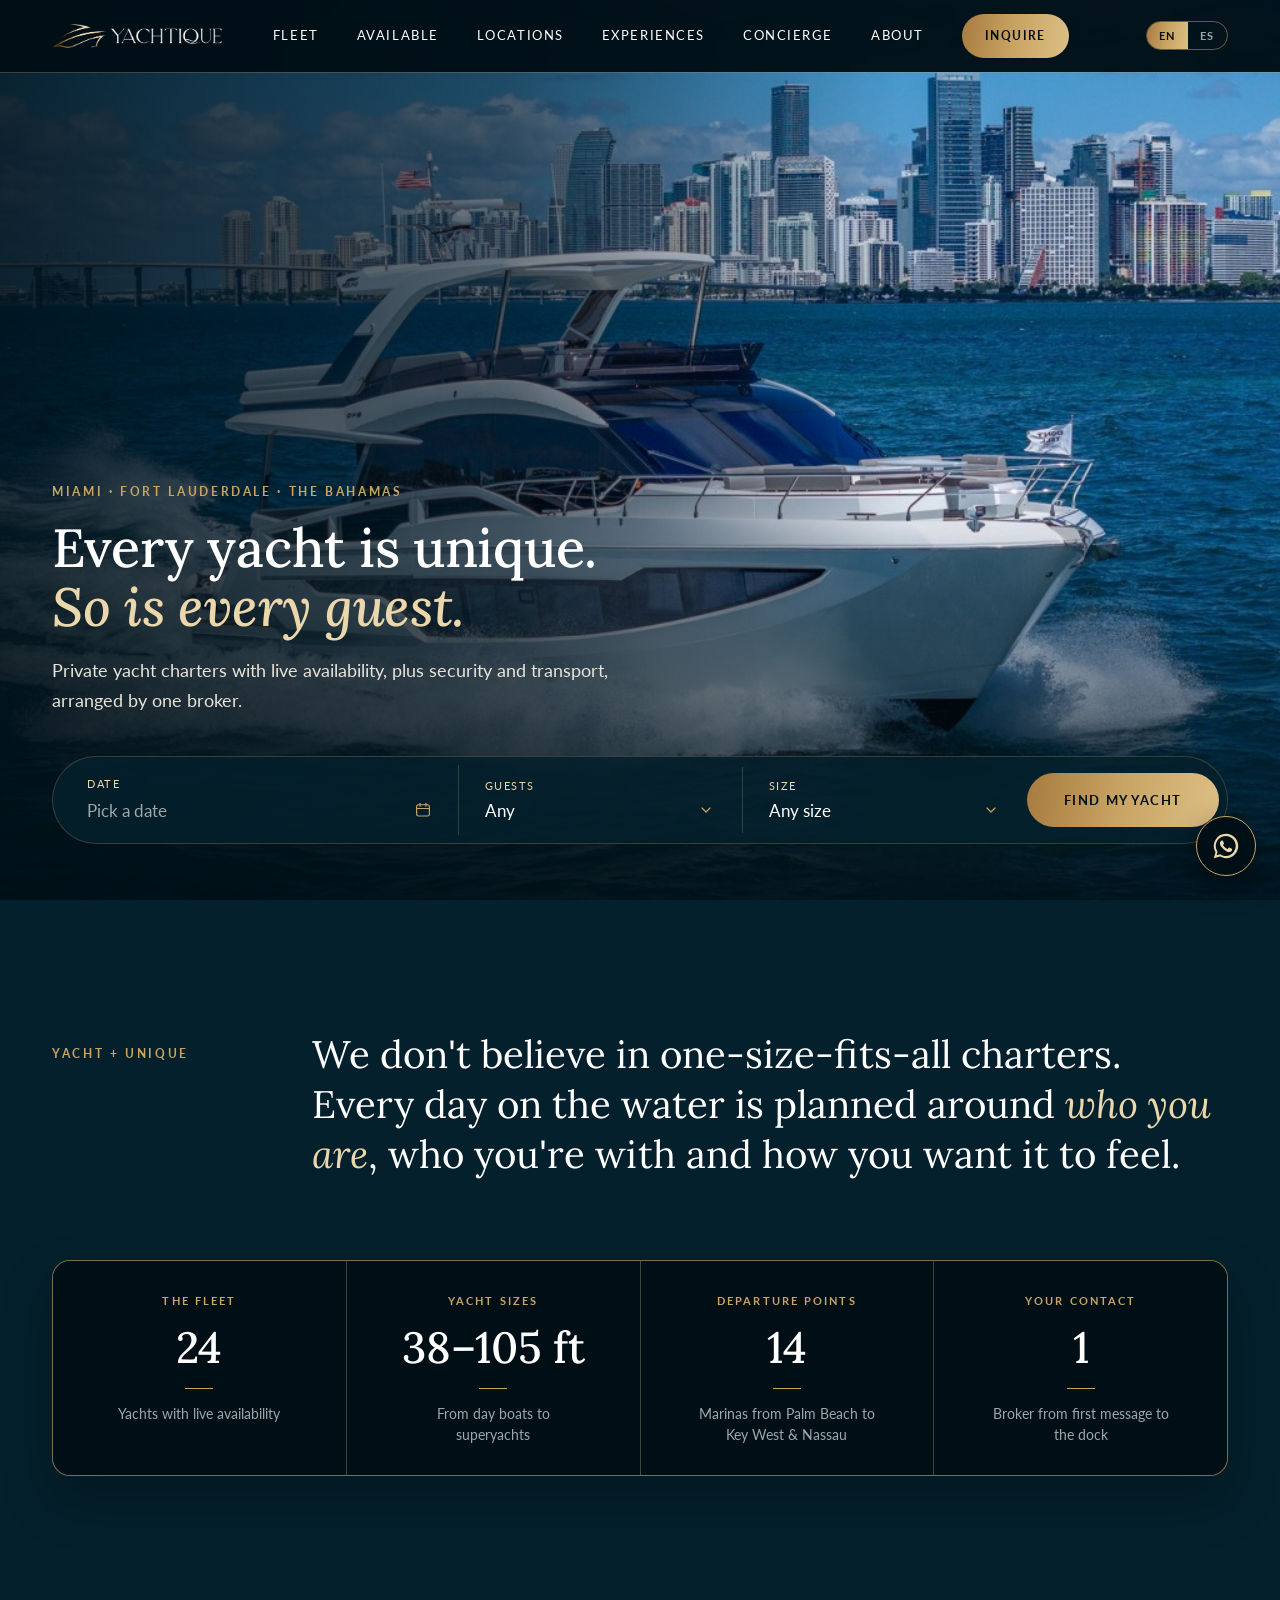
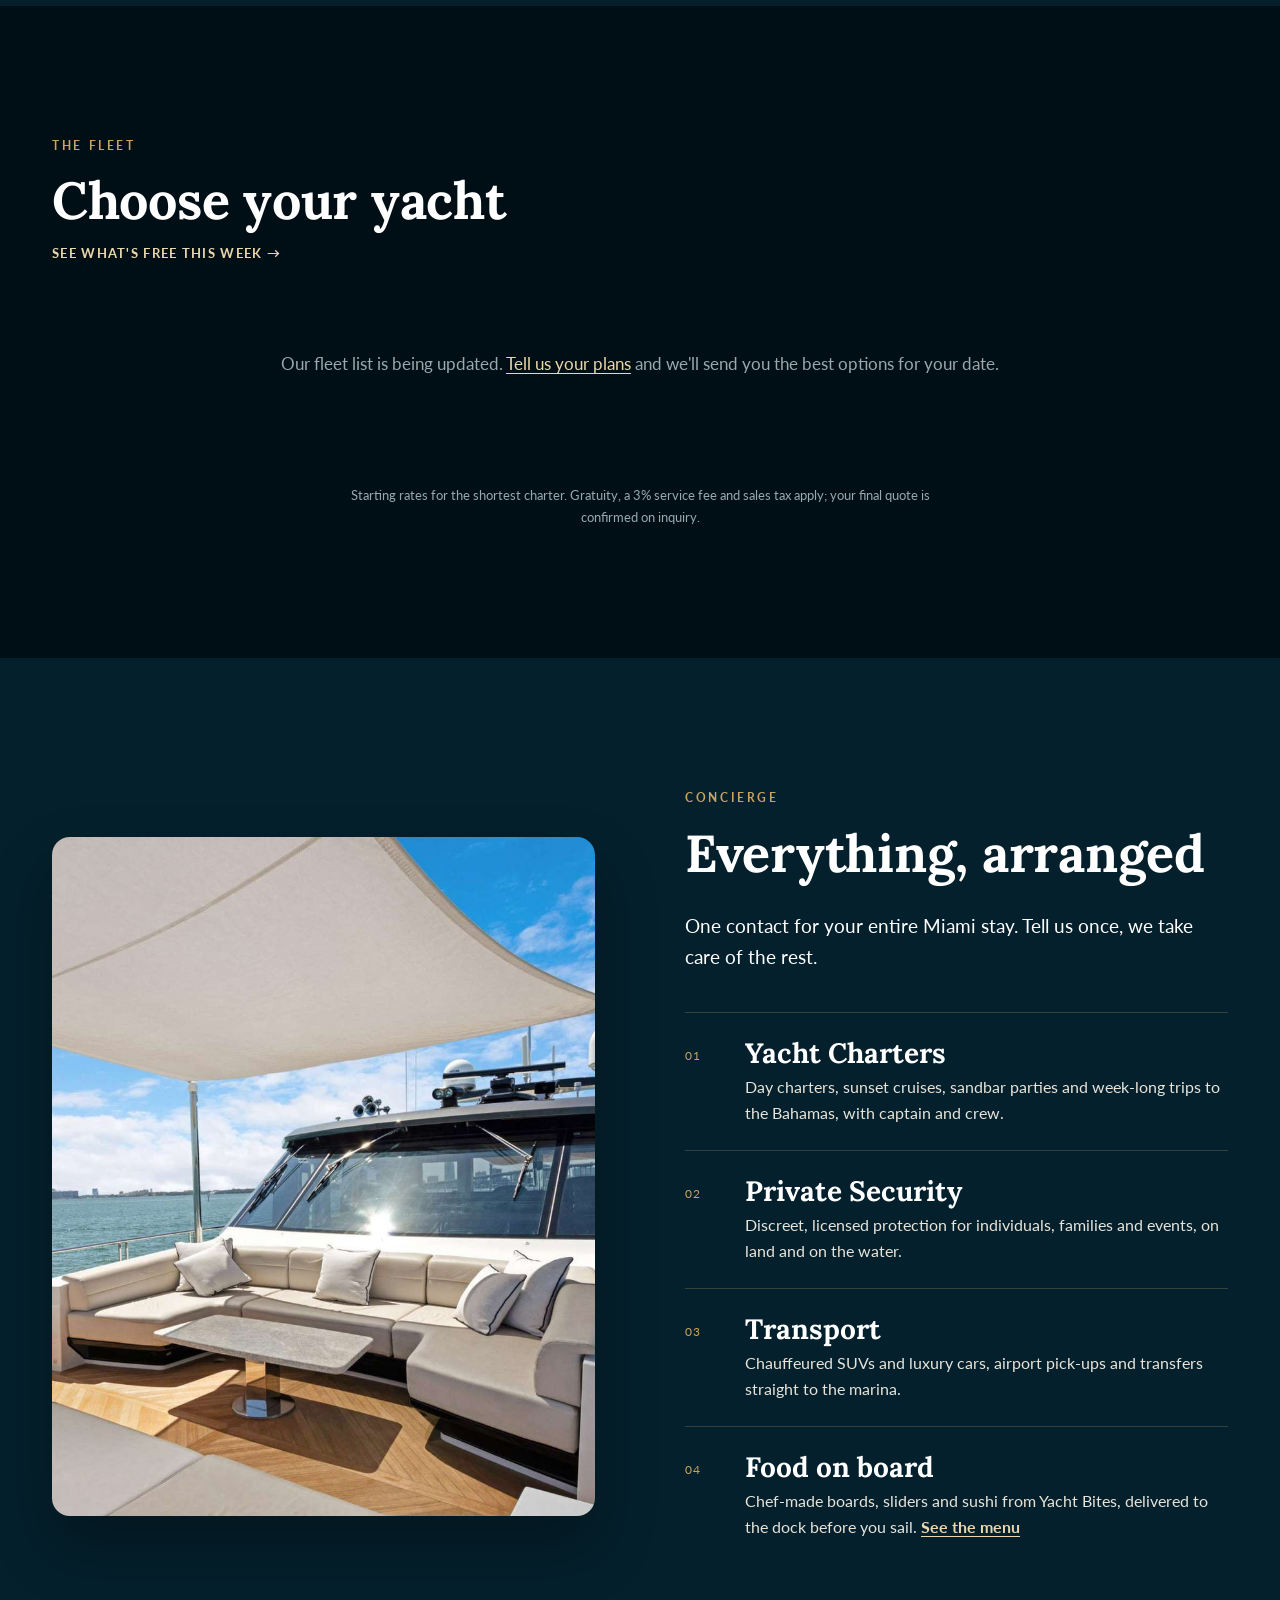
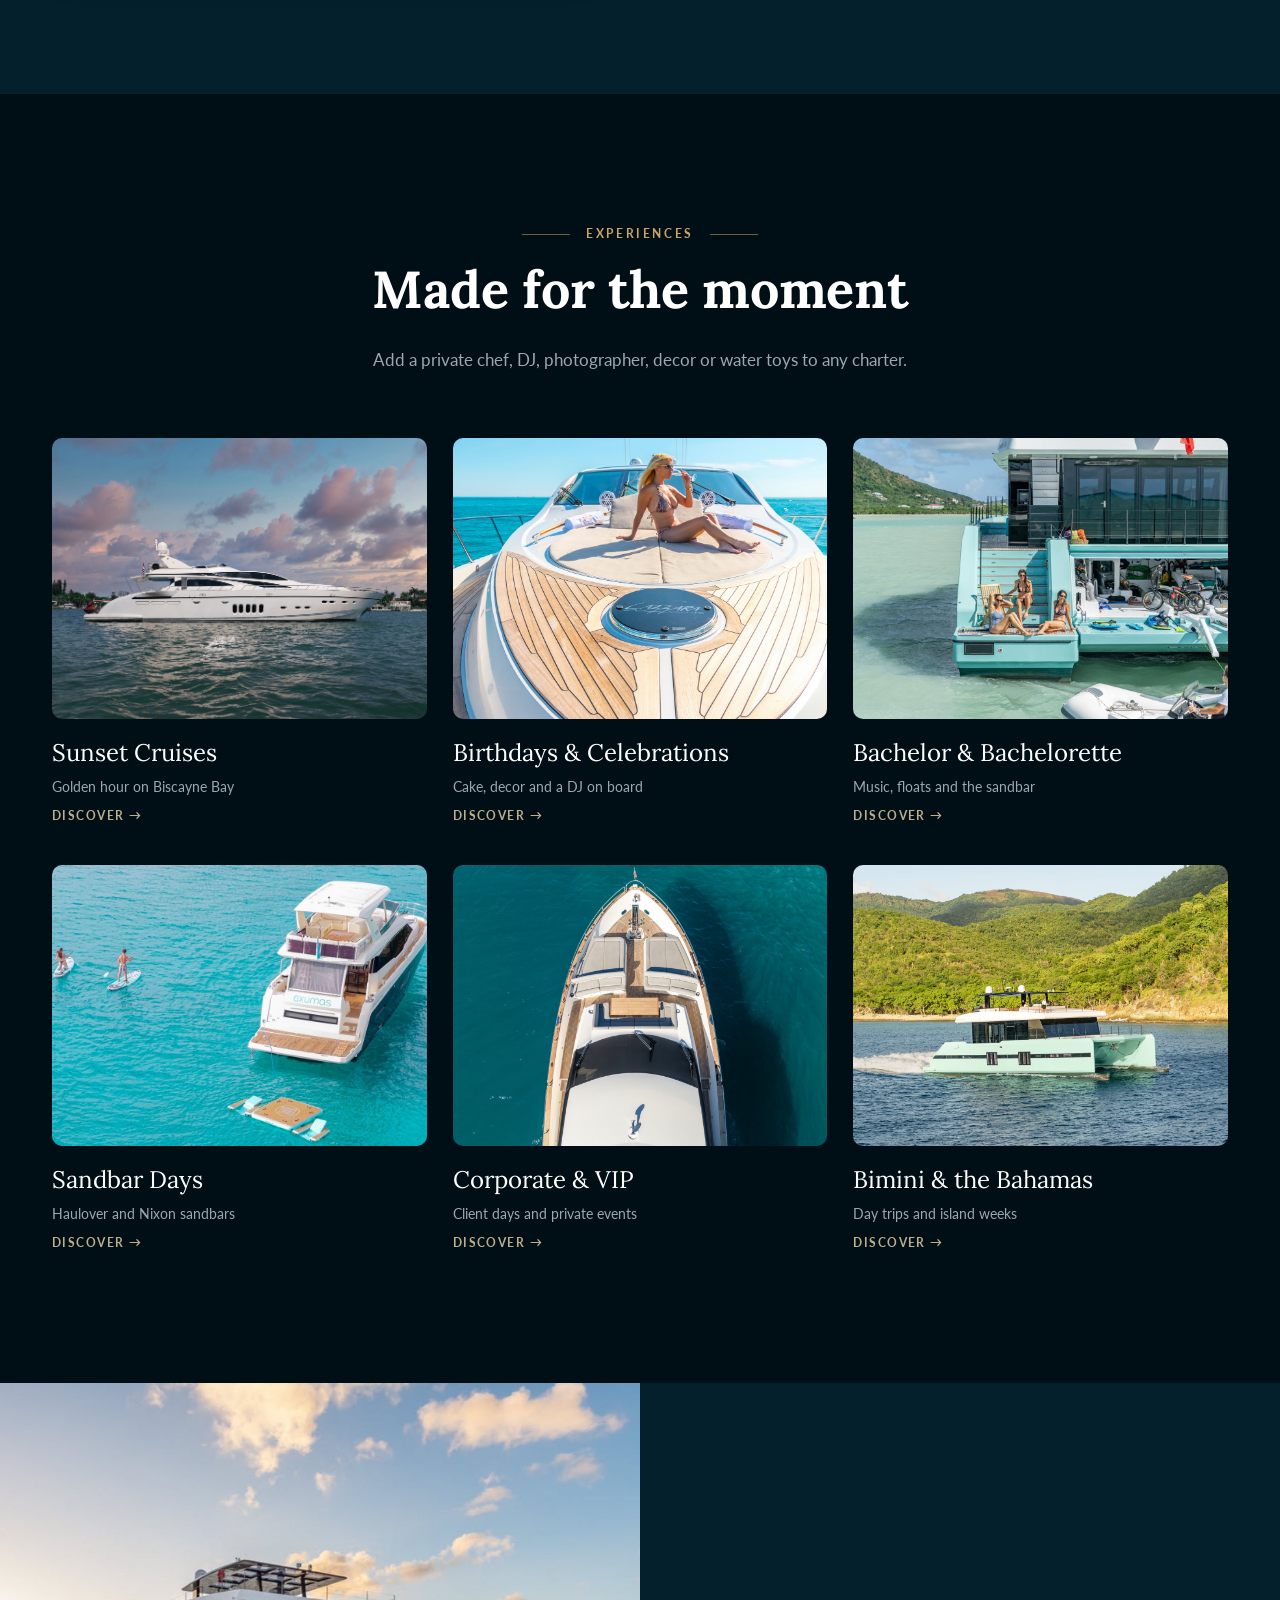
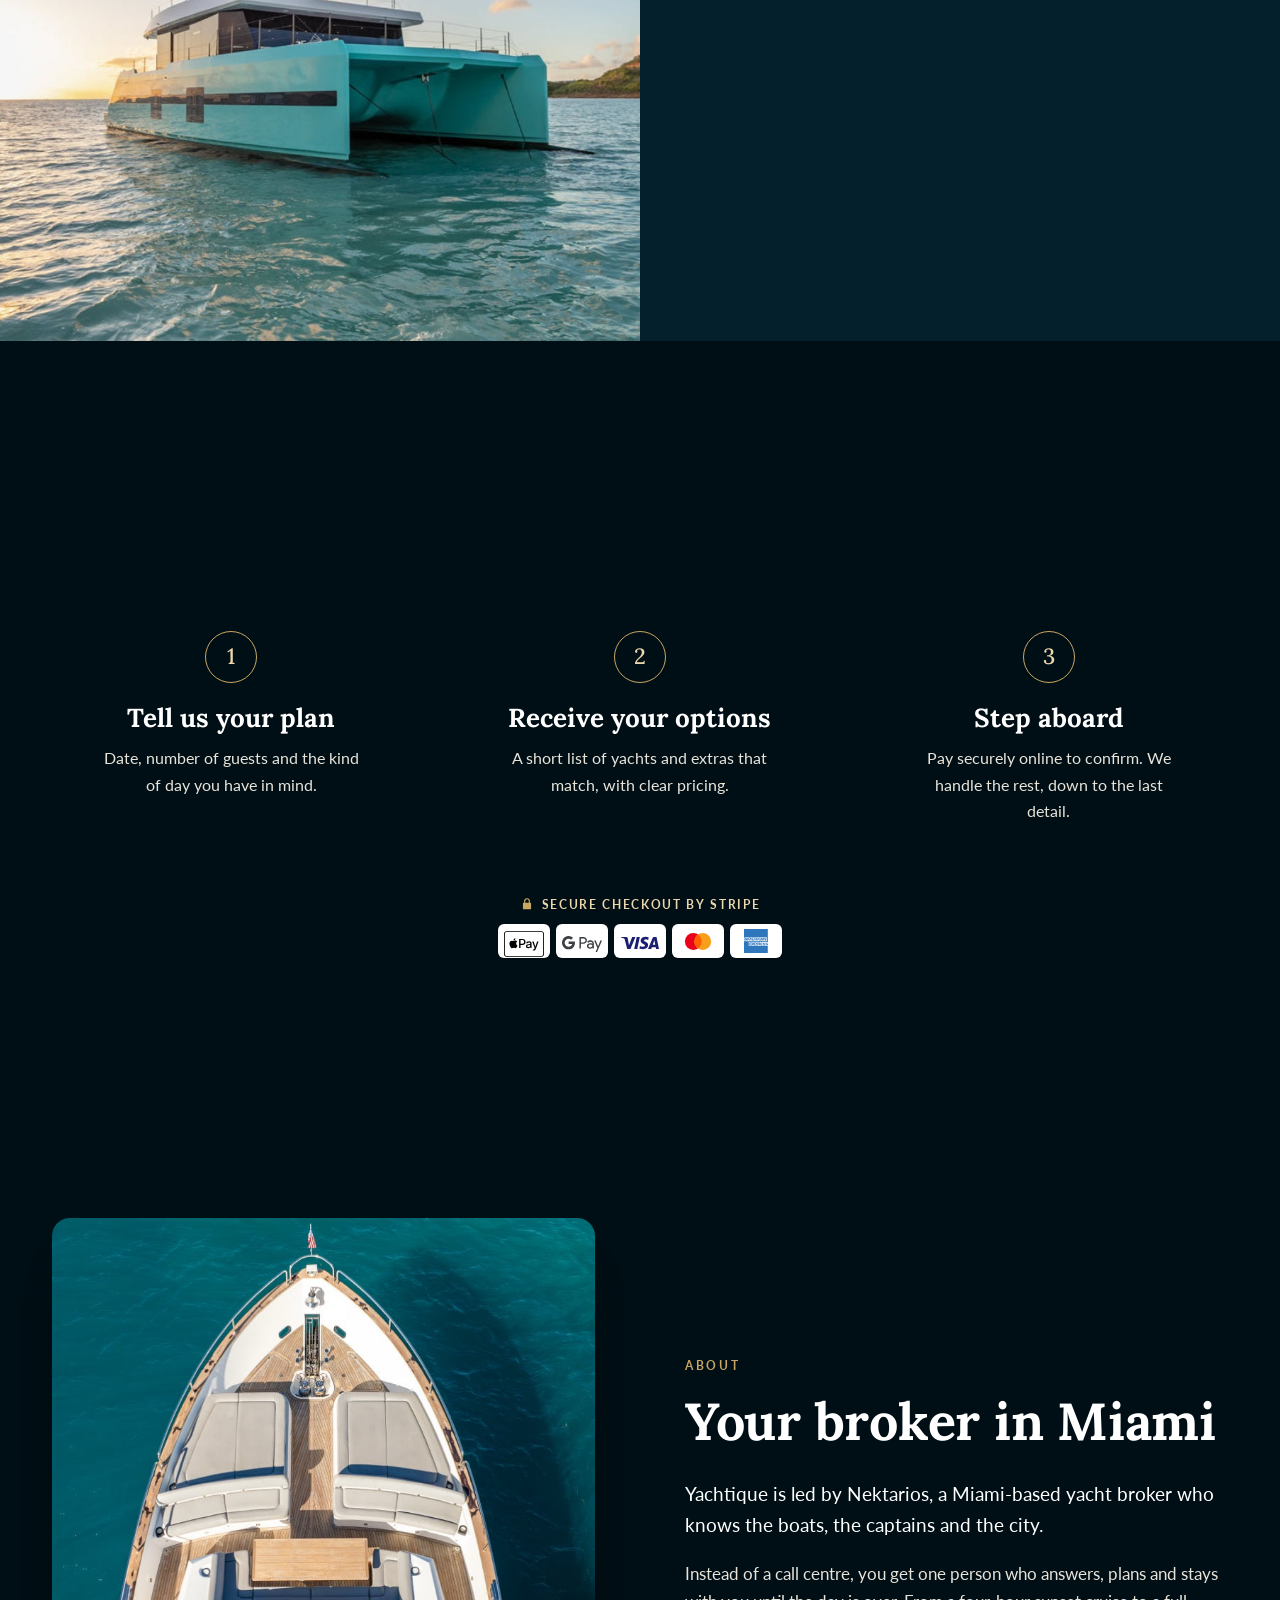
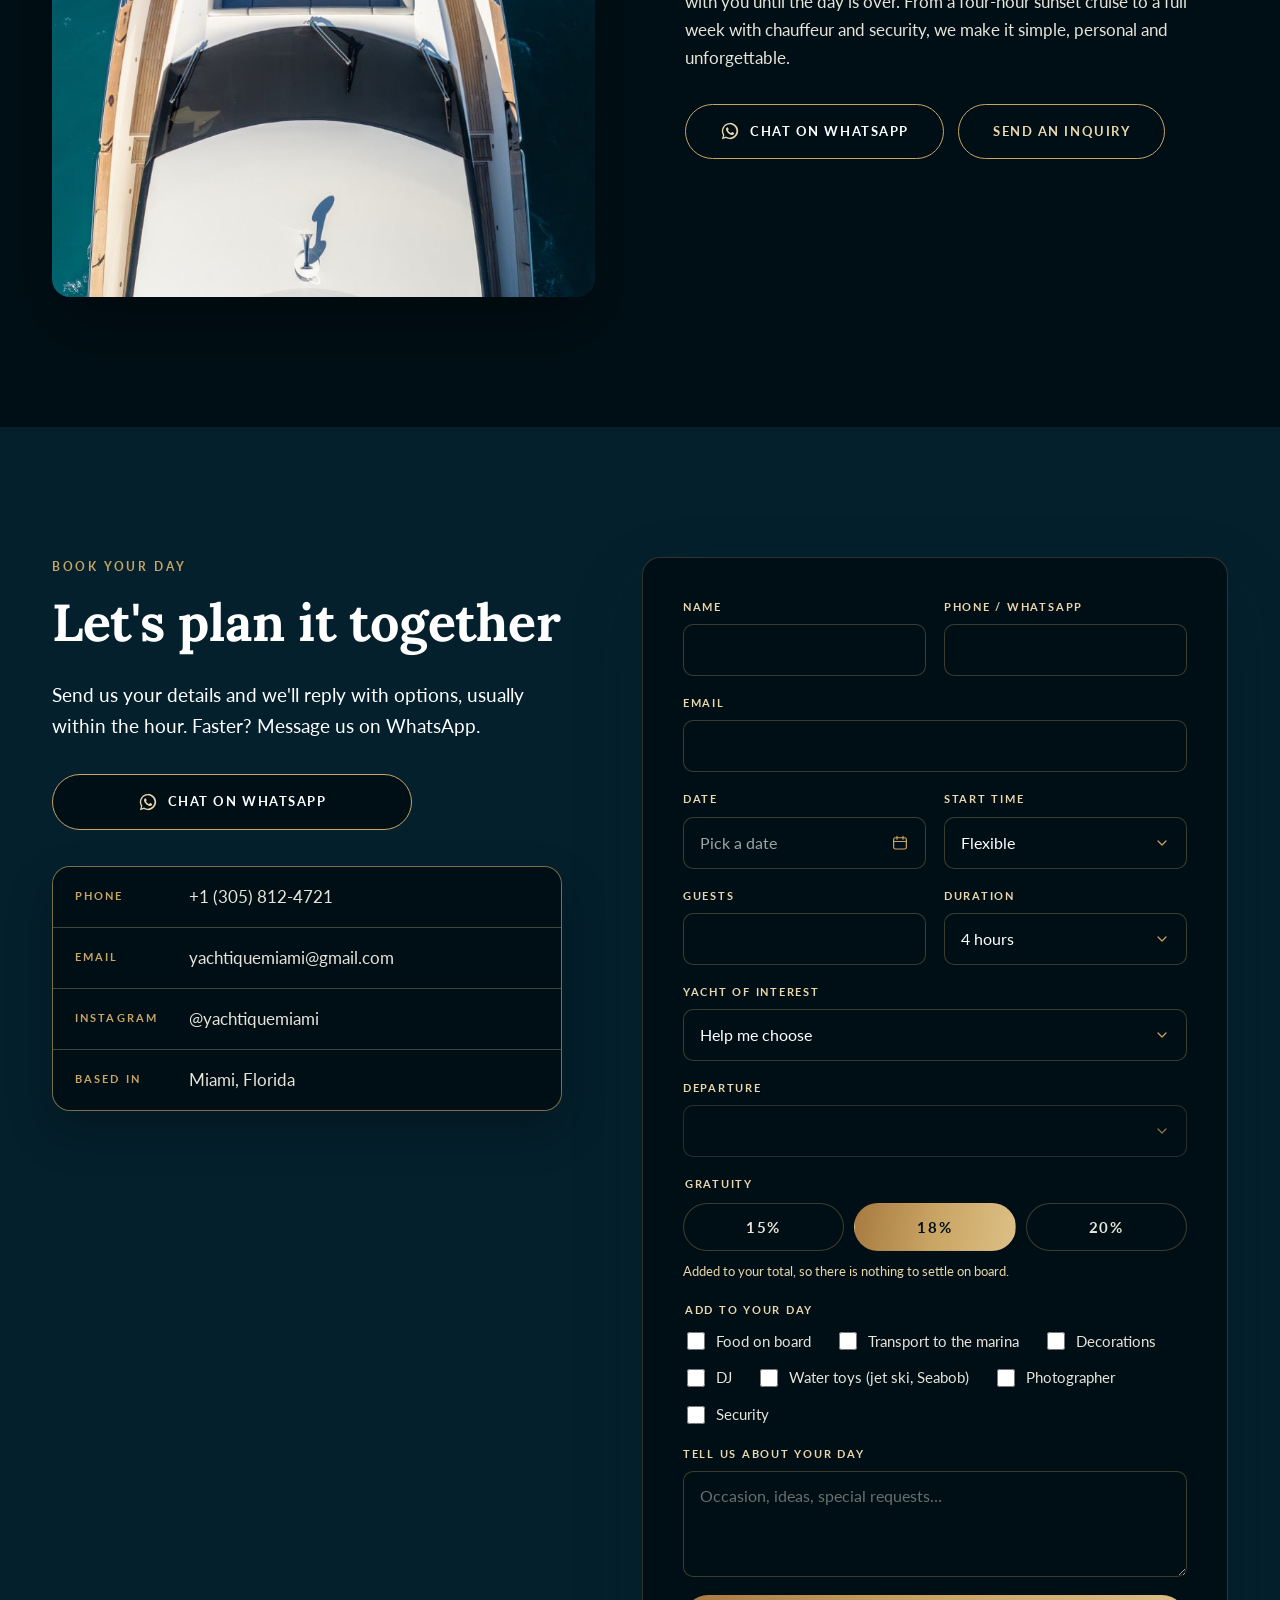
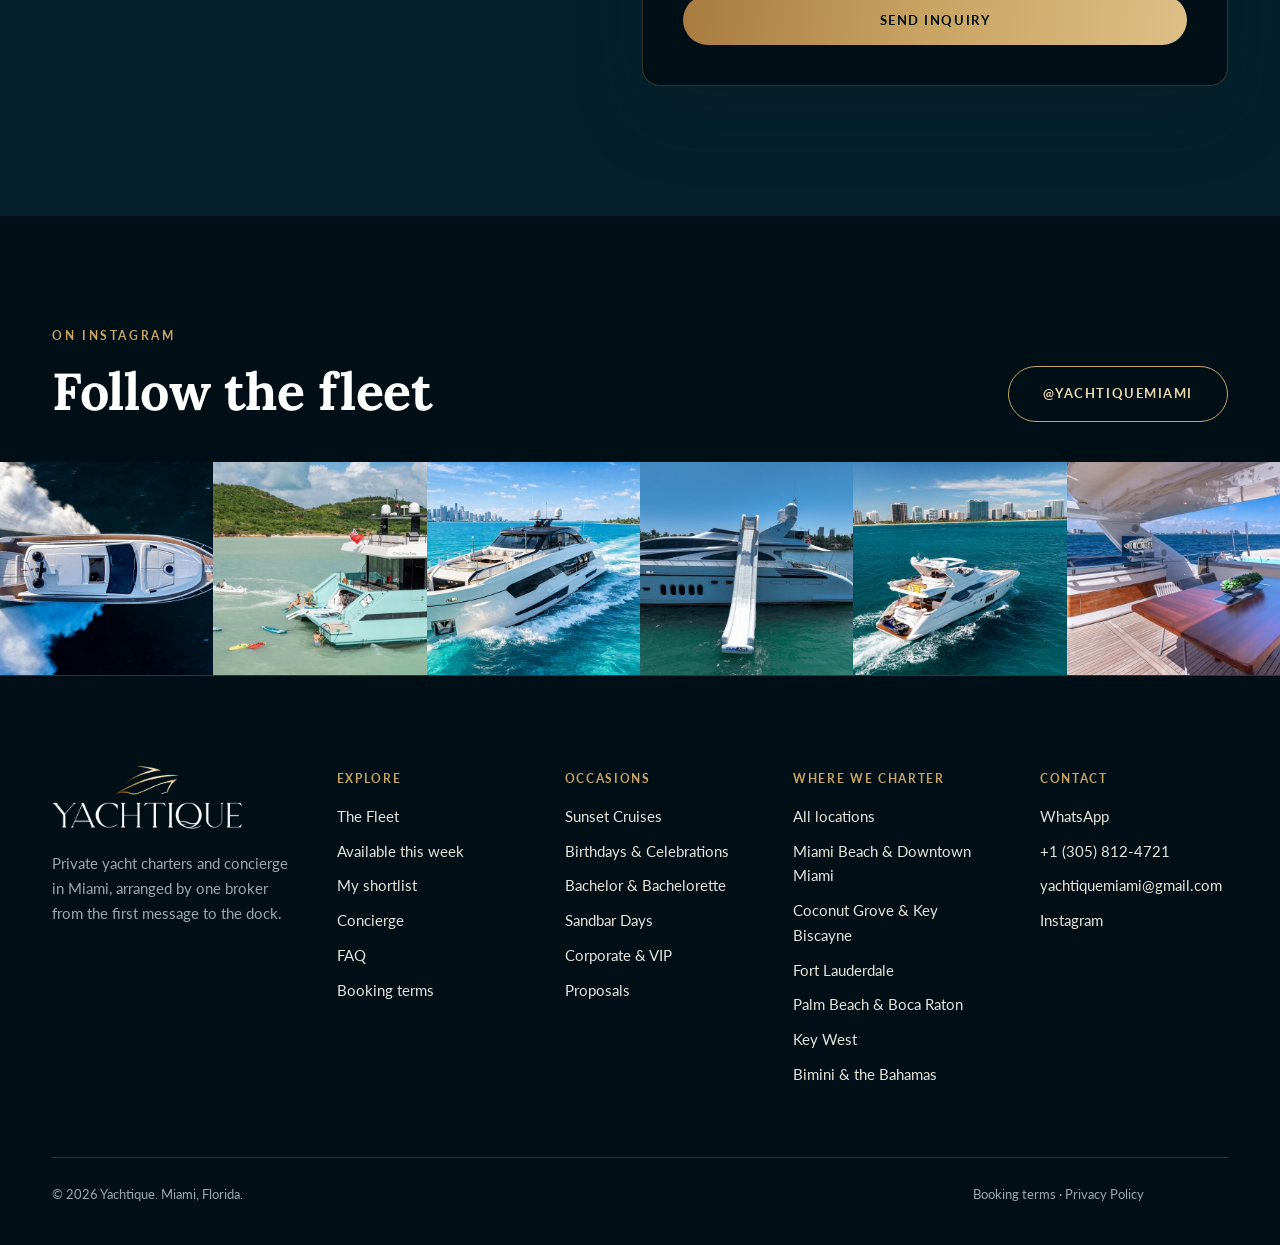
==== index.html @ ec4d99b5 "3% service fee on every booking Service fee of 3% of charter (after discount) + gratuity, taxed, sho" ====
<!doctype html>
<html lang="en">
<head>
  <meta charset="utf-8">
  <meta name="viewport" content="width=device-width, initial-scale=1">
  <title>Yachtique | Luxury Yacht Charters &amp; Concierge in Miami</title>
  <meta name="description" content="Yachtique is a Miami yacht broker and concierge. Private yacht charters with live availability, plus private security and transport, arranged for you.">
  <link rel="canonical" href="https://yachtique.co/">
  <meta name="theme-color" content="#000F16">

  <meta property="og:type" content="website">
  <meta property="og:title" content="Yachtique | Uniquely Yours">
  <meta property="og:description" content="Private yacht charters, security and transport in Miami.">
  <meta property="og:url" content="https://yachtique.co/">
  <meta property="og:image" content="https://yachtique.co/assets/img/og-image.png">

  <link rel="icon" type="image/png" sizes="32x32" href="/assets/img/favicon-32.png">
  <link rel="apple-touch-icon" href="/assets/img/apple-touch-icon.png">
  <link rel="manifest" href="/site.webmanifest">

  <link rel="preload" as="image" href="/assets/img/photos/hero.jpg" imagesrcset="/assets/img/photos/hero-1280.jpg 1280w, /assets/img/photos/hero.jpg 2400w" imagesizes="100vw">
  <link rel="preconnect" href="https://fonts.googleapis.com">
  <link rel="preconnect" href="https://fonts.gstatic.com" crossorigin>
  <link href="https://fonts.googleapis.com/css2?family=Lora:ital,wght@0,400;0,500;0,600;1,400;1,500&family=Lato:wght@400;700&display=swap" rel="stylesheet">
  <link rel="stylesheet" href="/assets/css/styles.css?v=20261108c">
<script type="application/ld+json">{"@context":"https://schema.org","@type":"TravelAgency","name":"Yachtique","alternateName":"Yachtique Miami","description":"Miami yacht charter broker and concierge: private yacht charters with live availability, plus private security and chauffeured transport.","url":"https://yachtique.co/","logo":"https://yachtique.co/assets/img/logo-stacked.png","image":"https://yachtique.co/assets/img/og-image.png","telephone":"+1-305-812-4721","email":"yachtiquemiami@gmail.com","address":{"@type":"PostalAddress","addressLocality":"Miami","addressRegion":"FL","addressCountry":"US"},"areaServed":[{"@type":"City","name":"Miami"},{"@type":"City","name":"Miami Beach"},{"@type":"City","name":"Fort Lauderdale"},{"@type":"Country","name":"The Bahamas"}],"sameAs":["https://www.instagram.com/yachtiquemiami/"],"founder":{"@type":"Person","name":"Nektarios"}}</script>
</head>
<body>

<header class="nav" id="top">
  <div class="nav__inner">
    <a href="#top" class="nav__logo" aria-label="Yachtique home">
      <img src="/assets/img/logo-nav.png" alt="Yachtique" width="180" height="46">
    </a>
    <nav class="nav__links" id="navLinks" aria-label="Main">
      <a href="#fleet" data-i18n="nav.fleet">Fleet</a>
      <a href="/available" data-i18n="nav.available">Available</a>
      <a href="/locations" data-i18n="nav.locations">Locations</a>
      <a href="#experiences" data-i18n="nav.experiences">Experiences</a>
      <a href="#services" data-i18n="nav.concierge">Concierge</a>
      <a href="#about" data-i18n="nav.about">About</a>
      <a href="#contact" class="btn btn--gold btn--sm" data-i18n="nav.enquire">Inquire</a>
    </nav>
    <div class="lang" role="group" aria-label="Language" data-i18n-attr="aria-label:lang.label"><button type="button" data-lang="en">EN</button><button type="button" data-lang="es">ES</button></div>
    <button class="nav__toggle" id="navToggle" aria-label="Open menu" data-i18n-attr="aria-label:nav.menu" aria-expanded="false" aria-controls="navLinks">
      <span></span><span></span>
    </button>
  </div>
</header>

<main>

  <!-- HERO -->
  <section class="hero">
    <div class="hero__media">
      <img class="hero__img" src="/assets/img/photos/hero.jpg" srcset="/assets/img/photos/hero-1280.jpg 1280w, /assets/img/photos/hero.jpg 2400w" sizes="(min-width: 1000px) 60vw, 100vw" alt="A Yachtique motor yacht cruising past the Miami skyline" width="2400" height="1350" fetchpriority="high">
    </div>
    <div class="hero__content">
      <p class="eyebrow" data-i18n="h.eyebrow">Miami &middot; Fort Lauderdale &middot; The Bahamas</p>
      <h1 class="hero__title" data-i18n="h.title">Every yacht is unique.<br><em>So is every guest.</em></h1>
      <p class="hero__sub" data-i18n="h.sub">Private yacht charters with live availability, plus security and transport, arranged by one broker.</p>

      <form class="finder" id="finder" aria-label="Find an available yacht">
        <label class="finder__field">
          <span data-i18n="form.date">Date</span>
          <input type="date" name="date" id="finderDate">
        </label>
        <label class="finder__field">
          <span data-i18n="form.guests">Guests</span>
          <select name="guests" id="finderGuests">
            <option value="" data-i18n="h.any">Any</option>
            <option>2</option><option>4</option><option>6</option><option>8</option><option>10</option><option>12</option><option>13</option>
          </select>
        </label>
        <label class="finder__field">
          <span data-i18n="h.size">Size</span>
          <select name="size" id="finderSize">
            <option value="0-999" data-i18n="h.anysize">Any size</option>
            <option value="0-50" data-i18n="h.s50">Up to 50 ft</option>
            <option value="51-70" data-i18n="h.s70">51 to 70 ft</option>
            <option value="71-999" data-i18n="h.s71">Over 70 ft</option>
          </select>
        </label>
        <button type="submit" class="btn btn--gold finder__btn" data-i18n="h.find">Find my yacht</button>
      </form>
    </div>
  </section>

  <!-- STATEMENT -->
  <section class="statement section section--light" id="intro">
    <div class="container">
      <div class="statement__grid">
        <p class="eyebrow" data-i18n="st.eyebrow">Yacht + Unique</p>
        <h2 class="statement__text reveal" data-i18n="st.text">We don't believe in one-size-fits-all charters. Every day on the water is planned around <em>who you are</em>, who you're with and how you want it to feel.</h2>
      </div>
      <ul class="stats reveal" id="stats">
        <li><i data-i18n="st.k1">The fleet</i><b data-stat="count">24</b><span data-i18n="st.v1">Yachts with live availability</span></li>
        <li><i data-i18n="st.k2">Yacht sizes</i><b data-stat="range">38–105 ft</b><span data-i18n="st.v2">From day boats to superyachts</span></li>
        <li><i data-i18n="st.k3">Departure points</i><b data-stat="marinas">14</b><span data-i18n="st.v3">Marinas from Palm Beach to Key West &amp; Nassau</span></li>
        <li><i data-i18n="st.k4">Your contact</i><b>1</b><span data-i18n="st.v4">Broker from first message to the dock</span></li>
      </ul>
    </div>
  </section>

  <!-- FLEET -->
  <section class="fleet section" id="fleet">
    <div class="container">
      <div class="fleet__head">
        <div class="reveal">
          <p class="eyebrow" data-i18n="crumb.fleet">The Fleet</p>
          <h2 class="title" data-i18n="fl.title">Choose your yacht</h2>
          <a href="/available" class="fleet__week" data-i18n="fl.week">See what's free this week →</a>
        </div>
        <div class="fleet__filters" id="fleetFilters" hidden>
          <button type="button" class="is-active" data-min="0" data-max="999" data-i18n="fl.all">All</button>
          <button type="button" data-min="0" data-max="50" data-i18n="h.s50">Up to 50 ft</button>
          <button type="button" data-min="51" data-max="70">51–70 ft</button>
          <button type="button" data-min="71" data-max="999">70 ft +</button>
        </div>
      </div>
      <div class="fleet__search" id="fleetSearch" hidden>
        <span id="fleetSearchText"></span>
        <button type="button" class="link-btn" id="fleetSearchClear" data-i18n="dp.clear">Clear</button>
      </div>
      <div class="fleet__grid" id="fleetGrid"><!-- rendered from /api/fleet by /assets/js/main.js --></div>
      <div class="fleet__more" id="fleetMore" hidden>
        <button type="button" class="btn btn--ghost" id="fleetMoreBtn">View all yachts</button>
      </div>
      <p class="fleet__note muted" data-i18n="fl.note">Starting rates for the shortest charter. Gratuity, a 3% service fee and sales tax apply; your final quote is confirmed on inquiry.</p>
    </div>
  </section>

  <!-- CONCIERGE -->
  <section class="services section section--light" id="services">
    <div class="container services__grid">
      <div class="services__media reveal">
        <img src="/assets/img/photos/interior.jpg" alt="Shaded lounge on the flybridge of a motor yacht" loading="lazy" width="1600" height="1051">
      </div>
      <div class="services__text">
        <p class="eyebrow" data-i18n="nav.concierge">Concierge</p>
        <h2 class="title reveal" data-i18n="sv.title">Everything, arranged</h2>
        <p class="lead reveal" data-i18n="sv.lead">One contact for your entire Miami stay. Tell us once, we take care of the rest.</p>
        <ol class="services__list">
          <li class="reveal"><span>01</span><div><h3 data-i18n="sv.h1">Yacht Charters</h3><p data-i18n="sv.p1">Day charters, sunset cruises, sandbar parties and week-long trips to the Bahamas, with captain and crew.</p></div></li>
          <li class="reveal"><span>02</span><div><h3 data-i18n="sv.h3">Private Security</h3><p data-i18n="sv.p3">Discreet, licensed protection for individuals, families and events, on land and on the water.</p></div></li>
          <li class="reveal"><span>03</span><div><h3 data-i18n="sv.h4">Transport</h3><p data-i18n="sv.p4">Chauffeured SUVs and luxury cars, airport pick-ups and transfers straight to the marina.</p></div></li>
          <li class="reveal"><span>04</span><div><h3 data-i18n="sv.h5">Food on board</h3><p><span data-i18n="sv.p5">Chef-made boards, sliders and sushi from Yacht Bites, delivered to the dock before you sail.</span> <a class="sv__link" href="https://yachtbites.co/order.html?k=TkVLVEFSSU9TLTQ2MR9OZWt0YXJpb3MgUGFwYXN0YXZyb3U.13n2l6#menu" target="_blank" rel="noopener" data-i18n="sv.menu">See the menu</a></p></div></li>
        </ol>
      </div>
    </div>
  </section>

  <!-- EXPERIENCES -->
  <section class="experiences section" id="experiences">
    <div class="container">
      <div class="section__head reveal">
        <p class="eyebrow" data-i18n="nav.experiences">Experiences</p>
        <h2 class="title" data-i18n="ex.title">Made for the moment</h2>
        <p class="muted" data-i18n="ex.sub">Add a private chef, DJ, photographer, decor or water toys to any charter.</p>
      </div>
      <div class="mosaic">
        <figure class="mosaic__item reveal"><a class="mosaic__link" href="/occasions/sunset-cruise"><div class="mosaic__img"><img src="/assets/img/photos/sunset.jpg" alt="Superyacht at anchor at sunset in Miami" loading="lazy"></div><figcaption><b data-i18n="ex.t1">Sunset Cruises</b><span data-i18n="ex.t1s">Golden hour on Biscayne Bay</span><em class="mosaic__more" data-i18n="ex.more">Discover →</em></figcaption></a></figure>
        <figure class="mosaic__item reveal"><a class="mosaic__link" href="/occasions/birthday"><div class="mosaic__img"><img src="/assets/img/photos/bow.jpg" alt="Guest relaxing on the bow of a yacht" loading="lazy"></div><figcaption><b data-i18n="ex.t2">Birthdays &amp; Celebrations</b><span data-i18n="ex.t2s">Cake, decor and a DJ on board</span><em class="mosaic__more" data-i18n="ex.more">Discover →</em></figcaption></a></figure>
        <figure class="mosaic__item reveal"><a class="mosaic__link" href="/occasions/bachelorette-bachelor"><div class="mosaic__img"><img src="/assets/img/photos/swim.jpg" alt="Guests on the swim platform of a catamaran" loading="lazy"></div><figcaption><b data-i18n="ex.t3">Bachelor &amp; Bachelorette</b><span data-i18n="ex.t3s">Music, floats and the sandbar</span><em class="mosaic__more" data-i18n="ex.more">Discover →</em></figcaption></a></figure>
        <figure class="mosaic__item reveal"><a class="mosaic__link" href="/occasions/sandbar-day"><div class="mosaic__img"><img src="/assets/img/photos/sandbar.jpg" alt="Guests paddleboarding beside a yacht at the sandbar" loading="lazy"></div><figcaption><b data-i18n="ex.t4">Sandbar Days</b><span data-i18n="ex.t4s">Haulover and Nixon sandbars</span><em class="mosaic__more" data-i18n="ex.more">Discover →</em></figcaption></a></figure>
        <figure class="mosaic__item reveal"><a class="mosaic__link" href="/occasions/corporate"><div class="mosaic__img"><img src="/assets/img/photos/aerial.jpg" alt="Aerial view of a yacht on turquoise water" loading="lazy"></div><figcaption><b data-i18n="ex.t5">Corporate &amp; VIP</b><span data-i18n="ex.t5s">Client days and private events</span><em class="mosaic__more" data-i18n="ex.more">Discover →</em></figcaption></a></figure>
        <figure class="mosaic__item reveal"><a class="mosaic__link" href="/yacht-charter/bahamas-bimini"><div class="mosaic__img"><img src="/assets/img/photos/bahamas.jpg" alt="Power catamaran anchored off green Bahamian hills" loading="lazy"></div><figcaption><b data-i18n="ex.t6">Bimini &amp; the Bahamas</b><span data-i18n="ex.t6s">Day trips and island weeks</span><em class="mosaic__more" data-i18n="ex.more">Discover →</em></figcaption></a></figure>
      </div>
    </div>
  </section>

  <!-- QUOTE -->
  <section class="quote">
    <div class="quote__media"><img src="/assets/img/photos/sunset2.jpg" alt="Catamaran at anchor at sunset" class="quote__img" loading="lazy"></div>
    <div class="quote__inner reveal">
      <p class="quote__text" data-i18n="q.text">One broker. One phone number.<br><em>From the first message to the moment you step back on the dock.</em></p>
    </div>
  </section>

  <!-- HOW IT WORKS -->
  <section class="steps section section--light">
    <div class="container">
      <div class="section__head reveal">
        <p class="eyebrow" data-i18n="hw.eyebrow">How it works</p>
        <h2 class="title" data-i18n="hw.title">Three steps to the water</h2>
      </div>
      <ol class="steps__grid">
        <li class="reveal"><h3 data-i18n="hw.h1">Tell us your plan</h3><p data-i18n="hw.p1">Date, number of guests and the kind of day you have in mind.</p></li>
        <li class="reveal"><h3 data-i18n="hw.h2">Receive your options</h3><p data-i18n="hw.p2">A short list of yachts and extras that match, with clear pricing.</p></li>
        <li class="reveal"><h3 data-i18n="hw.h3">Step aboard</h3><p data-i18n="hw.p3">Pay securely online to confirm. We handle the rest, down to the last detail.</p></li>
      </ol>
      <div class="paybadges" aria-label="Payment methods we accept">
        <p class="paybadges__lock"><svg viewBox="0 0 24 24" aria-hidden="true"><path d="M7 10V7a5 5 0 0 1 10 0v3h1a1 1 0 0 1 1 1v9a1 1 0 0 1-1 1H6a1 1 0 0 1-1-1v-9a1 1 0 0 1 1-1h1zm2 0h6V7a3 3 0 0 0-6 0v3z"/></svg><span data-i18n="pay.secure">Secure checkout by Stripe</span></p>
        <ul><li title="Apple Pay"><svg viewBox="0 0 24 24" width="40" height="40" role="img" aria-label="Apple Pay"><path fill="#000000" d="M2.15 4.318a42.16 42.16 0 0 0-.454.003c-.15.005-.303.013-.452.04a1.44 1.44 0 0 0-1.06.772c-.07.138-.114.278-.14.43-.028.148-.037.3-.04.45A10.2 10.2 0 0 0 0 6.222v11.557c0 .07.002.138.003.207.004.15.013.303.04.452.027.15.072.291.142.429a1.436 1.436 0 0 0 .63.63c.138.07.278.115.43.142.148.027.3.036.45.04l.208.003h20.194l.207-.003c.15-.004.303-.013.452-.04.15-.027.291-.071.428-.141a1.432 1.432 0 0 0 .631-.631c.07-.138.115-.278.141-.43.027-.148.036-.3.04-.45.002-.07.003-.138.003-.208l.001-.246V6.221c0-.07-.002-.138-.004-.207a2.995 2.995 0 0 0-.04-.452 1.446 1.446 0 0 0-1.2-1.201 3.022 3.022 0 0 0-.452-.04 10.448 10.448 0 0 0-.453-.003zm0 .512h19.942c.066 0 .131.002.197.003.115.004.25.01.375.032.109.02.2.05.287.094a.927.927 0 0 1 .407.407.997.997 0 0 1 .094.288c.022.123.028.258.031.374.002.065.003.13.003.197v11.552c0 .065 0 .13-.003.196-.003.115-.009.25-.032.375a.927.927 0 0 1-.5.693 1.002 1.002 0 0 1-.286.094 2.598 2.598 0 0 1-.373.032l-.2.003H1.906c-.066 0-.133-.002-.196-.003a2.61 2.61 0 0 1-.375-.032c-.109-.02-.2-.05-.288-.094a.918.918 0 0 1-.406-.407 1.006 1.006 0 0 1-.094-.288 2.531 2.531 0 0 1-.032-.373 9.588 9.588 0 0 1-.002-.197V6.224c0-.065 0-.131.002-.197.004-.114.01-.248.032-.375.02-.108.05-.199.094-.287a.925.925 0 0 1 .407-.406 1.03 1.03 0 0 1 .287-.094c.125-.022.26-.029.375-.032.065-.002.131-.002.196-.003zm4.71 3.7c-.3.016-.668.199-.88.456-.191.22-.36.58-.316.918.338.03.675-.169.888-.418.205-.258.345-.603.308-.955zm2.207.42v5.493h.852v-1.877h1.18c1.078 0 1.835-.739 1.835-1.812 0-1.07-.742-1.805-1.808-1.805zm.852.719h.982c.739 0 1.161.396 1.161 1.089 0 .692-.422 1.092-1.164 1.092h-.979zm-3.154.3c-.45.01-.83.28-1.05.28-.235 0-.593-.264-.981-.257a1.446 1.446 0 0 0-1.23.747c-.527.908-.139 2.255.374 2.995.249.366.549.769.944.754.373-.014.52-.242.973-.242.454 0 .586.242.98.235.41-.007.667-.366.915-.733.286-.417.403-.82.41-.841-.007-.008-.79-.308-.797-1.209-.008-.754.615-1.113.644-1.135-.352-.52-.9-.578-1.09-.593a1.123 1.123 0 0 0-.092-.002zm8.204.397c-.99 0-1.606.533-1.652 1.256h.777c.072-.358.369-.586.845-.586.502 0 .803.266.803.711v.309l-1.097.064c-.951.054-1.488.484-1.488 1.184 0 .72.548 1.207 1.332 1.207.526 0 1.032-.281 1.264-.727h.019v.659h.788v-2.76c0-.803-.62-1.317-1.591-1.317zm1.94.072l1.446 4.009c0 .003-.073.24-.073.247-.125.41-.33.571-.711.571-.069 0-.206 0-.267-.015v.666c.06.011.267.019.335.019.83 0 1.226-.312 1.568-1.283l1.5-4.214h-.868l-1.012 3.259h-.015l-1.013-3.26zm-1.167 2.189v.316c0 .521-.45.917-1.024.917-.442 0-.731-.228-.731-.579 0-.342.278-.56.769-.593z"/></svg></li><li title="Google Pay"><svg viewBox="0 0 24 24" width="40" height="40" role="img" aria-label="Google Pay"><path fill="#3C4043" d="M3.963 7.235A3.963 3.963 0 00.422 9.419a3.963 3.963 0 000 3.559 3.963 3.963 0 003.541 2.184c1.07 0 1.97-.352 2.627-.957.748-.69 1.18-1.71 1.18-2.916a4.722 4.722 0 00-.07-.806H3.964v1.526h2.14a1.835 1.835 0 01-.79 1.205c-.356.241-.814.379-1.35.379-1.034 0-1.911-.697-2.225-1.636a2.375 2.375 0 010-1.517c.314-.94 1.191-1.636 2.225-1.636a2.152 2.152 0 011.52.594l1.132-1.13a3.808 3.808 0 00-2.652-1.033zm6.501.55v6.9h.886V11.89h1.465c.603 0 1.11-.196 1.522-.588a1.911 1.911 0 00.635-1.464 1.92 1.92 0 00-.635-1.456 2.125 2.125 0 00-1.522-.598zm2.427.85a1.156 1.156 0 01.823.365 1.176 1.176 0 010 1.686 1.171 1.171 0 01-.877.357H11.35V8.635h1.487a1.156 1.156 0 01.054 0zm4.124 1.175c-.842 0-1.477.308-1.907.925l.781.491c.288-.417.68-.626 1.175-.626a1.255 1.255 0 01.856.323 1.009 1.009 0 01.366.785v.202c-.34-.193-.774-.289-1.3-.289-.617 0-1.11.145-1.479.434-.37.288-.554.677-.554 1.165a1.476 1.476 0 00.525 1.156c.35.308.785.463 1.305.463.61 0 1.098-.27 1.465-.81h.038v.655h.848v-2.909c0-.61-.19-1.09-.568-1.44-.38-.35-.896-.525-1.551-.525zm2.263.154l1.946 4.422-1.098 2.38h.915L24 9.963h-.965l-1.368 3.391h-.02l-1.406-3.39zm-2.146 2.368c.494 0 .88.11 1.156.33 0 .372-.147.696-.44.973a1.413 1.413 0 01-.997.414 1.081 1.081 0 01-.69-.232.708.708 0 01-.293-.578c0-.257.12-.47.363-.647.24-.173.54-.26.9-.26Z"/></svg></li><li title="Visa"><svg viewBox="0 0 24 24" width="38" height="38" role="img" aria-label="Visa"><path fill="#1A1F71" d="M9.112 8.262L5.97 15.758H3.92L2.374 9.775c-.094-.368-.175-.503-.461-.658C1.447 8.864.677 8.627 0 8.479l.046-.217h3.3a.904.904 0 01.894.764l.817 4.338 2.018-5.102zm8.033 5.049c.008-1.979-2.736-2.088-2.717-2.972.006-.269.262-.555.822-.628a3.66 3.66 0 011.913.336l.34-1.59a5.207 5.207 0 00-1.814-.333c-1.917 0-3.266 1.02-3.278 2.479-.012 1.079.963 1.68 1.698 2.04.756.367 1.01.603 1.006.931-.005.504-.602.725-1.16.734-.975.015-1.54-.263-1.992-.473l-.351 1.642c.453.208 1.289.39 2.156.398 2.037 0 3.37-1.006 3.377-2.564m5.061 2.447H24l-1.565-7.496h-1.656a.883.883 0 00-.826.55l-2.909 6.946h2.036l.405-1.12h2.488zm-2.163-2.656l1.02-2.815.588 2.815zm-8.16-4.84l-1.603 7.496H8.34l1.605-7.496z"/></svg></li><li title="Mastercard"><svg viewBox="0 0 32 20" width="30" height="19" role="img" aria-label="Mastercard"><circle cx="11" cy="10" r="9" fill="#EB001B"/><circle cx="21" cy="10" r="9" fill="#F79E1B"/><path fill="#FF5F00" d="M16 2.6a9 9 0 0 1 0 14.8 9 9 0 0 1 0-14.8z"/></svg></li><li title="American Express"><svg viewBox="0 0 24 24" width="24" height="24" role="img" aria-label="American Express"><path fill="#2E77BC" d="M16.015 14.378c0-.32-.135-.496-.344-.622-.21-.12-.464-.135-.81-.135h-1.543v2.82h.675v-1.027h.72c.24 0 .39.024.478.125.12.13.104.38.104.55v.35h.66v-.555c-.002-.25-.017-.376-.108-.516-.06-.08-.18-.18-.33-.234l.02-.008c.18-.072.48-.297.48-.747zm-.87.407l-.028-.002c-.09.053-.195.058-.33.058h-.81v-.63h.824c.12 0 .24 0 .33.05.098.048.156.147.15.255 0 .12-.045.215-.134.27zM20.297 15.837H19v.6h1.304c.676 0 1.05-.278 1.05-.884 0-.28-.066-.448-.187-.582-.153-.133-.392-.193-.73-.207l-.376-.015c-.104 0-.18 0-.255-.03-.09-.03-.15-.105-.15-.21 0-.09.017-.166.09-.21.083-.046.177-.066.272-.06h1.23v-.602h-1.35c-.704 0-.958.437-.958.84 0 .9.776.855 1.407.87.104 0 .18.015.225.06.046.03.082.106.082.18 0 .077-.035.15-.08.18-.06.053-.15.07-.277.07zM0 0v10.096L.81 8.22h1.75l.225.464V8.22h2.043l.45 1.02.437-1.013h6.502c.295 0 .56.057.756.236v-.23h1.787v.23c.307-.17.686-.23 1.12-.23h2.606l.24.466v-.466h1.918l.254.465v-.466h1.858v3.948H20.87l-.36-.6v.585h-2.353l-.256-.63h-.583l-.27.614h-1.213c-.48 0-.84-.104-1.08-.24v.24h-2.89v-.884c0-.12-.03-.12-.105-.135h-.105v1.036H6.067v-.48l-.21.48H4.69l-.202-.48v.465H2.235l-.256-.624H1.4l-.256.624H0V24h23.786v-7.108c-.27.135-.613.18-.973.18H21.09v-.255c-.21.165-.57.255-.914.255H14.71v-.9c0-.12-.018-.12-.12-.12h-.075v1.022h-1.8v-1.066c-.298.136-.643.15-.928.136h-.214v.915h-2.18l-.54-.617-.57.6H4.742v-3.93h3.61l.518.602.554-.6h2.412c.28 0 .74.03.942.225v-.24h2.177c.202 0 .644.045.903.225v-.24h3.265v.24c.163-.164.508-.24.803-.24h1.89v.24c.194-.15.464-.24.84-.24h1.176V0H0zM21.156 14.955c.004.005.006.012.01.016.01.01.024.01.032.02l-.042-.035zM23.828 13.082h.065v.555h-.065zM23.865 15.03v-.005c-.03-.025-.046-.048-.075-.07-.15-.153-.39-.215-.764-.225l-.36-.012c-.12 0-.194-.007-.27-.03-.09-.03-.15-.105-.15-.21 0-.09.03-.16.09-.204.076-.045.15-.05.27-.05h1.223v-.588h-1.283c-.69 0-.96.437-.96.84 0 .9.78.855 1.41.87.104 0 .18.015.224.06.046.03.076.106.076.18 0 .07-.034.138-.09.18-.045.056-.136.07-.27.07h-1.288v.605h1.287c.42 0 .734-.118.9-.36h.03c.09-.134.135-.3.135-.523 0-.24-.045-.39-.135-.526zM18.597 14.208v-.583h-2.235V16.458h2.235v-.585h-1.57v-.57h1.533v-.584h-1.532v-.51M13.51 8.787h.685V11.6h-.684zM13.126 9.543l-.007.006c0-.314-.13-.5-.34-.624-.217-.125-.47-.135-.81-.135H10.43v2.82h.674v-1.034h.72c.24 0 .39.03.487.12.122.136.107.378.107.548v.354h.677v-.553c0-.25-.016-.375-.11-.516-.09-.107-.202-.19-.33-.237.172-.07.472-.3.472-.75zm-.855.396h-.015c-.09.054-.195.056-.33.056H11.1v-.623h.825c.12 0 .24.004.33.05.09.04.15.128.15.25s-.047.22-.134.266zM15.92 9.373h.632v-.6h-.644c-.464 0-.804.105-1.02.33-.286.3-.362.69-.362 1.11 0 .512.123.833.36 1.074.232.238.645.31.97.31h.78l.255-.627h1.39l.262.627h1.36v-2.11l1.272 2.11h.95l.002.002V8.786h-.684v1.963l-1.18-1.96h-1.02V11.4L18.11 8.744h-1.004l-.943 2.22h-.3c-.177 0-.362-.03-.468-.134-.125-.15-.186-.36-.186-.662 0-.285.08-.51.194-.63.133-.135.272-.165.516-.165zm1.668-.108l.464 1.118v.002h-.93l.466-1.12zM2.38 10.97l.254.628H4V9.393l.972 2.205h.584l.973-2.202.015 2.202h.69v-2.81H6.118l-.807 1.904-.876-1.905H3.343v2.663L2.205 8.787h-.997L.01 11.597h.72l.26-.626h1.39zm-.688-1.705l.46 1.118-.003.002h-.915l.457-1.12zM11.856 13.62H9.714l-.85.923-.825-.922H5.346v2.82H8l.855-.932.824.93h1.302v-.94h.838c.6 0 1.17-.164 1.17-.945l-.006-.003c0-.78-.598-.93-1.128-.93zM7.67 15.853l-.014-.002H6.02v-.557h1.47v-.574H6.02v-.51H7.7l.733.82-.764.824zm2.642.33l-1.03-1.147 1.03-1.108v2.253zm1.553-1.258h-.885v-.717h.885c.24 0 .42.098.42.344 0 .243-.15.372-.42.372zM9.967 9.373v-.586H7.73V11.6h2.237v-.58H8.4v-.564h1.527V9.88H8.4v-.507"/></svg></li></ul>
      </div>

    </div>
  </section>

  <!-- REVIEWS: filled from REVIEWS in /assets/js/main.js; stays hidden while that list is empty -->
  <section class="reviews section" id="reviews" hidden>
    <div class="container">
      <div class="section__head reveal">
        <p class="eyebrow" data-i18n="rv.eyebrow">Kind words</p>
        <h2 class="title" data-i18n="rv.title">From our guests</h2>
      </div>
      <div class="reviews__grid" id="reviewsGrid"></div>
    </div>
  </section>

  <!-- ABOUT -->
  <section class="about section" id="about">
    <div class="container about__grid">
      <div class="about__photo reveal">
        <img src="/assets/img/photos/aerial.jpg" alt="" loading="lazy">
      </div>
      <div class="about__text reveal">
        <p class="eyebrow" data-i18n="nav.about">About</p>
        <h2 class="title" data-i18n="ab.title">Your broker in Miami</h2>
        <p class="lead" data-i18n="ab.lead">Yachtique is led by Nektarios, a Miami-based yacht broker who knows the boats, the captains and the city.</p>
        <p data-i18n="ab.p">Instead of a call centre, you get one person who answers, plans and stays with you until the day is over. From a four-hour sunset cruise to a full week with chauffeur and security, we make it simple, personal and unforgettable.</p>
        <div class="about__ctas">
          <a href="#contact" class="btn btn--wa js-wa" target="_blank" rel="noopener"><svg viewBox="0 0 32 32" aria-hidden="true"><use href="#icon-wa"/></svg><span data-i18n="wa.chat">Chat on WhatsApp</span></a>
          <a href="#contact" class="btn btn--ghost" data-i18n="btn.enquiry">Send an inquiry</a>
        </div>
      </div>
    </div>
  </section>

  <!-- CONTACT -->
  <section class="contact section section--light" id="contact">
    <div class="container contact__grid">
      <div class="contact__info reveal">
        <p class="eyebrow" data-i18n="ct.eyebrow">Book your day</p>
        <h2 class="title" data-i18n="ct.title">Let's plan it together</h2>
        <p class="lead" data-i18n="ct.lead">Send us your details and we'll reply with options, usually within the hour. Faster? Message us on WhatsApp.</p>
        <a href="#contact" class="btn btn--wa btn--block js-wa" target="_blank" rel="noopener"><svg viewBox="0 0 32 32" aria-hidden="true"><use href="#icon-wa"/></svg><span data-i18n="wa.chat">Chat on WhatsApp</span></a>
        <ul class="contact__list">
          <li><span data-i18n="ct.phone">Phone</span><a href="tel:+13058124721">+1 (305) 812-4721</a></li>
          <li><span data-i18n="form.email">Email</span><a href="mailto:yachtiquemiami@gmail.com">yachtiquemiami@gmail.com</a></li>
          <li><span>Instagram</span><a href="https://www.instagram.com/yachtiquemiami/" target="_blank" rel="noopener">@yachtiquemiami</a></li>
          <li><span data-i18n="ct.based">Based in</span>Miami, Florida</li>
        </ul>
      </div>

      <form class="form card reveal" name="enquiry" method="POST" action="/thank-you.html" data-netlify="true" netlify-honeypot="bot-field">
        <input type="hidden" name="form-name" value="enquiry">
        <p class="hidden" aria-hidden="true"><label>Leave empty <input name="bot-field" tabindex="-1" autocomplete="off"></label></p>
        <input type="hidden" name="source">
        <input type="hidden" name="lang">
        <div class="form__row">
          <label><span data-i18n="form.name">Name</span><input type="text" name="name" required autocomplete="name"></label>
          <label><span data-i18n="form.phone">Phone / WhatsApp</span><input type="tel" name="phone" required autocomplete="tel"></label>
        </div>
        <label><span data-i18n="form.email">Email</span><input type="email" name="email" required autocomplete="email"></label>
        <div class="form__row">
          <label><span data-i18n="form.date">Date</span><input type="date" name="date"><small class="form__note" id="dateNote" hidden></small></label>
          <label><span data-i18n="form.start">Start time</span><select name="start"><option value="" data-i18n="form.flexible">Flexible</option><option>9:00 am</option><option>9:30 am</option><option>10:00 am</option><option>10:30 am</option><option>11:00 am</option><option>11:30 am</option><option>12:00 pm</option><option>12:30 pm</option><option>1:00 pm</option><option>1:30 pm</option><option>2:00 pm</option><option>2:30 pm</option><option>3:00 pm</option><option>3:30 pm</option><option>4:00 pm</option><option>4:30 pm</option><option>5:00 pm</option><option>5:30 pm</option><option>6:00 pm</option></select></label>
        </div>
        <div class="form__row">
          <label><span data-i18n="form.guests">Guests</span><input type="number" name="guests" min="1" max="100" inputmode="numeric"></label>
          <label><span data-i18n="form.duration">Duration</span>
            <select name="duration">
              <option value="4 hours" data-dur>4 hours</option><option value="6 hours" data-dur>6 hours</option><option value="8 hours" data-dur>8 hours</option><option value="Multi-day / week" data-dur>Multi-day / week</option><option value="Not sure yet" data-i18n="form.notsure">Not sure yet</option>
            </select>
          </label>
        </div>
        <label><span data-i18n="ct.yacht">Yacht of interest</span>
          <select name="yacht" id="yachtSelect"><option value="Help me choose" data-i18n="ct.help">Help me choose</option></select>
        </label>
        <label data-departure hidden><span data-i18n="form.departure">Departure</span><select name="departure" disabled></select></label>
        <fieldset class="form__tips">
          <legend data-i18n="form.tip">Gratuity</legend>
          <div class="tips">
            <label><input type="radio" name="gratuity" value="15%"><span>15%</span></label>
            <label><input type="radio" name="gratuity" value="18%" checked><span>18%</span></label>
            <label><input type="radio" name="gratuity" value="20%"><span>20%</span></label>
          </div>
          <small class="form__note" data-i18n="form.tip.note">Added to your total, so there is nothing to settle on board.</small>
        </fieldset>
        <fieldset class="form__checks">
          <legend data-i18n="x.title">Add to your day</legend>
          <label><input type="checkbox" name="extras" value="Food on board"> <span data-i18n="x.food">Food on board</span></label>
          <label><input type="checkbox" name="extras" value="Transport"> <span data-i18n="x.transport">Transport to the marina</span></label>
          <label><input type="checkbox" name="extras" value="Decorations"> <span data-i18n="x.decor">Decorations</span></label>
          <label><input type="checkbox" name="extras" value="DJ"> <span data-i18n="x.dj">DJ</span></label>
          <label><input type="checkbox" name="extras" value="Water toys"> <span data-i18n="x.toys">Water toys (jet ski, Seabob)</span></label>
          <label><input type="checkbox" name="extras" value="Photographer"> <span data-i18n="x.photo">Photographer</span></label>
          <label><input type="checkbox" name="extras" value="Security"> <span data-i18n="x.security">Security</span></label>
        </fieldset>
        <label><span data-i18n="ct.day">Tell us about your day</span><textarea name="message" rows="4" placeholder="Occasion, ideas, special requests…" data-i18n-attr="placeholder:ct.day.ph"></textarea></label>
        <button type="submit" class="btn btn--gold btn--block" data-i18n="ct.send">Send Inquiry</button>
      </form>
    </div>
  </section>

  <!-- INSTAGRAM -->
  <section class="insta" aria-label="Instagram">
    <div class="container insta__head">
      <div>
        <p class="eyebrow" data-i18n="ig.eyebrow">On Instagram</p>
        <h2 class="title" data-i18n="ig.title">Follow the fleet</h2>
      </div>
      <a href="https://www.instagram.com/yachtiquemiami/" class="btn btn--ghost" target="_blank" rel="noopener">@yachtiquemiami</a>
    </div>
    <div class="insta__strip">
      <a href="https://www.instagram.com/yachtiquemiami/" target="_blank" rel="noopener"><img src="/assets/img/ig/ig1.jpg" alt="Motor yacht from above on blue water" loading="lazy" width="600" height="600"></a>
      <a href="https://www.instagram.com/yachtiquemiami/" target="_blank" rel="noopener"><img src="/assets/img/ig/ig2.jpg" alt="Catamaran at anchor in a turquoise bay" loading="lazy" width="600" height="600"></a>
      <a href="https://www.instagram.com/yachtiquemiami/" target="_blank" rel="noopener"><img src="/assets/img/ig/ig3.jpg" alt="Superyacht cruising off Miami" loading="lazy" width="600" height="600"></a>
      <a href="https://www.instagram.com/yachtiquemiami/" target="_blank" rel="noopener"><img src="/assets/img/ig/ig4.jpg" alt="Yacht at anchor" loading="lazy" width="600" height="600"></a>
      <a href="https://www.instagram.com/yachtiquemiami/" target="_blank" rel="noopener"><img src="/assets/img/ig/ig5.jpg" alt="Motor yacht underway" loading="lazy" width="600" height="600"></a>
      <a href="https://www.instagram.com/yachtiquemiami/" target="_blank" rel="noopener"><img src="/assets/img/ig/ig6.jpg" alt="Aft deck of a superyacht" loading="lazy" width="600" height="600"></a>
    </div>
  </section>

</main>

<footer class="footer">
  <div class="container">
    <div class="footer__grid footer__grid--5">
      <div class="footer__brand">
        <img src="/assets/img/logo-stacked-notag.png" alt="Yachtique" class="footer__logo" width="220" height="74">
        <p data-i18n="foot.tag">Private yacht charters and concierge in Miami, arranged by one broker from the first message to the dock.</p>
      </div>
      <div>
        <h3 class="footer__title" data-i18n="foot.explore">Explore</h3>
        <ul class="footer__list">
          <li><a href="/#fleet" data-i18n="foot.fleet">The Fleet</a></li>
          <li><a href="/available" data-i18n="foot.available">Available this week</a></li>
          <li><a href="/shortlist" data-i18n="foot.shortlist">My shortlist</a></li>
          <li><a href="/#services" data-i18n="foot.concierge">Concierge</a></li>
          <li><a href="/faq.html" data-i18n="foot.faq">FAQ</a></li>
          <li><a href="/terms.html" data-i18n="foot.terms">Booking terms</a></li>
        </ul>
      </div>
      <div>
        <h3 class="footer__title" data-i18n="foot.occasions">Occasions</h3>
        <ul class="footer__list">
          <li><a href="/occasions/sunset-cruise" data-i18n="occ.sunset-cruise">Sunset Cruises</a></li><li><a href="/occasions/birthday" data-i18n="occ.birthday">Birthdays &amp; Celebrations</a></li><li><a href="/occasions/bachelorette-bachelor" data-i18n="occ.bachelorette-bachelor">Bachelor &amp; Bachelorette</a></li><li><a href="/occasions/sandbar-day" data-i18n="occ.sandbar-day">Sandbar Days</a></li><li><a href="/occasions/corporate" data-i18n="occ.corporate">Corporate &amp; VIP</a></li><li><a href="/occasions/proposal" data-i18n="occ.proposal">Proposals</a></li>
        </ul>
      </div>
      <div>
        <h3 class="footer__title" data-i18n="foot.where">Where we charter</h3>
        <ul class="footer__list">
          <li><a href="/locations" data-i18n="foot.locations">All locations</a></li><li><a href="/yacht-charter/miami-beach" data-i18n="area.miami-beach">Miami Beach &amp; Downtown Miami</a></li><li><a href="/yacht-charter/coconut-grove-key-biscayne" data-i18n="area.coconut-grove-key-biscayne">Coconut Grove &amp; Key Biscayne</a></li><li><a href="/yacht-charter/fort-lauderdale" data-i18n="area.fort-lauderdale">Fort Lauderdale</a></li><li><a href="/yacht-charter/palm-beach-boca-raton" data-i18n="area.palm-beach-boca-raton">Palm Beach &amp; Boca Raton</a></li><li><a href="/yacht-charter/key-west" data-i18n="area.key-west">Key West</a></li><li><a href="/yacht-charter/bahamas-bimini" data-i18n="area.bahamas-bimini">Bimini &amp; the Bahamas</a></li>
        </ul>
      </div>
      <div>
        <h3 class="footer__title" data-i18n="foot.contact">Contact</h3>
        <ul class="footer__list">
          <li><a href="https://wa.me/13058124721" target="_blank" rel="noopener" data-track="footer">WhatsApp</a></li>
          <li><a href="tel:+13058124721">+1 (305) 812-4721</a></li>
          <li><a href="mailto:yachtiquemiami@gmail.com">yachtiquemiami@gmail.com</a></li>
          <li><a href="https://www.instagram.com/yachtiquemiami/" target="_blank" rel="noopener">Instagram</a></li>
        </ul>
      </div>
    </div>
    <div class="footer__bottom">
      <p>&copy; <span id="year">2026</span> <span data-i18n="foot.rights">Yachtique. Miami, Florida.</span></p>
      <p><a href="/terms.html" data-i18n="foot.terms">Booking terms</a> &middot; <a href="/privacy.html" data-i18n="foot.privacy">Privacy Policy</a></p>
    </div>
  </div>
</footer>

<!-- Desktop: floating WhatsApp. Phones: sticky bar -->
<a href="#contact" class="wa-float js-wa" aria-label="Chat on WhatsApp" data-i18n-attr="aria-label:wa.chat" target="_blank" rel="noopener">
  <svg viewBox="0 0 32 32" aria-hidden="true"><use href="#icon-wa"/></svg>
</a>
<div class="mobilebar">
  <a href="#contact" class="js-wa" target="_blank" rel="noopener"><svg viewBox="0 0 32 32" aria-hidden="true"><use href="#icon-wa"/></svg>WhatsApp</a>
  <a href="#contact" class="mobilebar__gold" data-i18n="mb.enquire">Inquire</a>
</div>

<svg width="0" height="0" style="position:absolute" aria-hidden="true">
  <symbol id="icon-wa" viewBox="0 0 32 32"><path d="M16 3a13 13 0 0 0-11.2 19.6L3 29l6.6-1.7A13 13 0 1 0 16 3zm0 23.6c-2 0-4-.5-5.7-1.6l-.4-.2-3.9 1 1-3.8-.3-.4A10.6 10.6 0 1 1 16 26.6zm5.8-7.9c-.3-.2-1.9-.9-2.2-1s-.5-.2-.7.2-.8 1-1 1.2-.4.2-.7 0a8.7 8.7 0 0 1-4.3-3.8c-.3-.6.3-.5.9-1.7.1-.2 0-.4 0-.5l-1-2.4c-.3-.6-.5-.5-.7-.5h-.6a1.2 1.2 0 0 0-.9.4 3.6 3.6 0 0 0-1.1 2.7 6.3 6.3 0 0 0 1.3 3.3 14.4 14.4 0 0 0 5.5 4.9c2 .9 2.8.9 3.9.8a3.2 3.2 0 0 0 2.1-1.5 2.6 2.6 0 0 0 .2-1.5c-.1-.1-.3-.2-.6-.4z"/></symbol>
</svg>

<dialog class="ydlg" id="yachtDialog" aria-label="Yacht details">
  <button type="button" class="ydlg__close js-close" aria-label="Close">&times;</button>
  <div class="ydlg__body"></div>
</dialog>

<script type="application/json" id="i18n-es">{"_title": "Yachtique | Alquiler de yates de lujo y concierge en Miami", "h.eyebrow": "Miami &middot; Fort Lauderdale &middot; Bahamas", "h.title": "Cada yate es único.<br><em>Cada invitado también.</em>", "h.sub": "Alquiler privado de yates con disponibilidad en vivo, además de seguridad y transporte, organizado por un solo bróker.", "h.any": "Cualquiera", "h.size": "Tamaño", "h.anysize": "Cualquier tamaño", "h.s50": "Hasta 50 pies", "h.s70": "De 51 a 70 pies", "h.s71": "Más de 70 pies", "h.find": "Buscar mi yate", "st.eyebrow": "Yacht + Unique", "st.text": "No creemos en alquileres iguales para todos. Cada día en el agua se planifica en torno a <em>quién es usted</em>, con quién viene y cómo quiere vivirlo.", "st.k1": "La flota", "st.v1": "Yates con disponibilidad en vivo", "st.k2": "Tamaños", "st.v2": "De lanchas de día a superyates", "st.k3": "Puntos de salida", "st.v3": "Marinas desde Palm Beach hasta Key West y Nassau", "st.k4": "Su contacto", "st.v4": "Bróker desde el primer mensaje hasta el muelle", "fl.title": "Elija su yate", "fl.week": "Vea lo que está libre esta semana →", "fl.all": "Todos", "fl.note": "Tarifas desde, para el alquiler más corto. Se aplican la propina, un cargo por servicio del 3% y los impuestos; su cotización final se confirma con la solicitud.", "sv.title": "Todo, organizado", "sv.lead": "Un solo contacto para toda su estancia en Miami. Díganoslo una vez y nos ocupamos del resto.", "sv.h1": "Alquiler de yates", "sv.p1": "Alquileres de día, cruceros al atardecer, fiestas en el banco de arena y viajes de una semana a las Bahamas, con capitán y tripulación.", "sv.h3": "Seguridad privada", "sv.p3": "Protección discreta y con licencia para personas, familias y eventos, en tierra y en el agua.", "sv.h4": "Transporte", "sv.p4": "SUV y autos de lujo con chofer, recogida en el aeropuerto y traslados directos a la marina.", "ex.title": "Hecho para el momento", "ex.sub": "Añada a cualquier alquiler un chef privado, DJ, fotógrafo, decoración o juguetes acuáticos.", "ex.t1": "Cruceros al atardecer", "ex.t1s": "La hora dorada en la bahía de Biscayne", "ex.t2": "Cumpleaños y celebraciones", "ex.t2s": "Pastel, decoración y un DJ a bordo", "ex.t3": "Despedidas de soltero y soltera", "ex.t3s": "Música, flotadores y el banco de arena", "ex.t4": "Días en el banco de arena", "ex.t4s": "Bancos de arena de Haulover y Nixon", "ex.t5": "Corporativo y VIP", "ex.t5s": "Días con clientes y eventos privados", "ex.t6": "Bimini y las Bahamas", "ex.t6s": "Excursiones de un día y semanas en las islas", "ex.more": "Descubrir →", "q.text": "Un bróker. Un número de teléfono.<br><em>Desde el primer mensaje hasta el momento en que vuelve a pisar el muelle.</em>", "hw.eyebrow": "Cómo funciona", "hw.title": "Tres pasos hasta el agua", "hw.h1": "Cuéntenos su plan", "hw.p1": "Fecha, número de invitados y el tipo de día que tiene en mente.", "hw.h2": "Reciba sus opciones", "hw.p2": "Una lista corta de yates y extras que encajan, con precios claros.", "hw.h3": "Suba a bordo", "hw.p3": "Pague en línea de forma segura para confirmar. Nosotros nos ocupamos del resto, hasta el último detalle.", "rv.eyebrow": "Palabras amables", "rv.title": "De nuestros invitados", "ab.title": "Su bróker en Miami", "ab.lead": "Yachtique está dirigido por Nektarios, un bróker de yates radicado en Miami que conoce los barcos, los capitanes y la ciudad.", "ab.p": "En lugar de un centro de llamadas, tiene a una persona que responde, planifica y se queda con usted hasta que termina el día. Desde un crucero de cuatro horas al atardecer hasta una semana completa con chofer y seguridad, lo hacemos simple, personal e inolvidable.", "ct.eyebrow": "Reserve su día", "ct.title": "Planifiquémoslo juntos", "ct.lead": "Envíenos sus datos y le responderemos con opciones, normalmente en menos de una hora. ¿Más rápido? Escríbanos por WhatsApp.", "ct.phone": "Teléfono", "ct.based": "Con sede en", "ct.yacht": "Yate de interés", "ct.help": "Ayúdeme a elegir", "ct.also": "También me interesa", "ct.security": "Seguridad", "ct.transport": "Transporte", "ct.catering": "Chef / Catering", "ct.day": "Cuéntenos sobre su día", "ct.day.ph": "Ocasión, ideas, peticiones especiales…", "ct.send": "Enviar solicitud", "ig.eyebrow": "En Instagram", "ig.title": "Siga a la flota", "m.loading": "Cargando la flota…", "m.error": "Nuestra lista de yates se está actualizando. <a href=\"#contact\">Cuéntenos sus planes</a> y le enviaremos las mejores opciones para su fecha.", "m.viewall": "Ver los {n} yates", "m.avail": "{free} de {shown} yates disponibles el {date}", "m.for": "para {g} invitados", "m.wa": "Hola Yachtique, me gustaría planificar un alquiler.", "m.wa.yacht": "Hola Yachtique, me interesa {y}", "m.on": " el {d}", "m.forg": " para {g} invitados", "m.occasion": "Ocasión", "m.shortlist": "Mi selección", "sv.h5": "Comida a bordo", "sv.p5": "Tablas de chef, sliders y sushi de Yacht Bites, entregados en el muelle antes de zarpar.", "sv.menu": "Ver el menú"}</script>
<script src="/assets/js/core.js?v=20261108c"></script>
<script src="/assets/js/datepicker.js?v=20261108c"></script>
<script src="/assets/js/main.js?v=20261108c"></script>
</body>
</html>
---- assets/css/styles.css ----
/* Yachtique — brand colours sampled from the logo file */
:root {
  --navy: #000F16;
  --navy-2: #04202C;
  --navy-3: #0A2A38;
  --gold-dark: #7F5119;
  --gold: #C9A564;
  --gold-light: #EBD7AC;
  --cream: #FDEDC9;
  --ivory: #F6F1E7;
  --ivory-2: #EDE5D5;
  --ink: #0B1E27;
  --ink-muted: #5B6A70;
  --white: #FFFFFF;
  --text: #E8E4DA;
  --muted: #9BA8AE;
  --line: rgba(201, 165, 100, .25);
  --line-dark: rgba(11, 30, 39, .14);
  --gold-grad: linear-gradient(100deg, #A87A40 0%, #C9A564 50%, #DDBF86 100%);
  --wa: #25D366;

  --serif: "Lora", Georgia, "Times New Roman", serif;
  --sans: "Lato", "Helvetica Neue", Arial, sans-serif;
  --radius: 10px;
  --pill: 999px;
  --max: 1240px;
  --ease: cubic-bezier(.2, .7, .2, 1);
}

*, *::before, *::after { box-sizing: border-box; }
html { scroll-behavior: smooth; scroll-padding-top: 80px; }
body {
  margin: 0;
  background: var(--navy);
  color: var(--text);
  font-family: var(--sans);
  font-weight: 400;
  font-size: 17px;
  line-height: 1.65;
  -webkit-font-smoothing: antialiased;
}
img { max-width: 100%; height: auto; display: block; }
a { color: inherit; text-decoration: none; }
h1, h2, h3 { font-family: var(--serif); font-weight: 700; line-height: 1.15; margin: 0 0 .5em; color: var(--white); }
p { margin: 0 0 1em; }
.hidden { display: none; }
.center { text-align: center; }
.muted { color: var(--muted); }

.container { width: 100%; max-width: var(--max); margin: 0 auto; padding: 0 32px; }
.section { padding: 130px 0; }
.section__head { text-align: center; max-width: 660px; margin: 0 auto 64px; }

/* Light sections */
/* The homepage's in-between sections: the second navy, so they stand apart from the photo sections around them */
.section--light { background: var(--navy-2); color: var(--text); }
.steps.section--light { background: var(--navy); } /* follows the navy-2 quote band */
.section--light h2, .section--light h3 { color: var(--white); }
.section--light p { color: var(--text); }
.section--light .muted { color: var(--muted); }
.section--light .lead { color: var(--white); }
.section--light .eyebrow { color: var(--gold); }
.section--light .card { background: var(--navy); }

.eyebrow {
  font-size: 12px;
  letter-spacing: .22em;
  text-transform: uppercase;
  font-weight: 700;
  margin-bottom: 16px;
  color: var(--gold);
}
.eyebrow--light { color: var(--gold-light); }
.section__head .eyebrow { display: flex; align-items: center; justify-content: center; gap: 16px; }
.section__head .eyebrow::before, .section__head .eyebrow::after { content: ""; width: 48px; height: 1px; background: currentColor; opacity: .55; }
.title { font-size: clamp(32px, 4.2vw, 52px); letter-spacing: -.005em; }
.title em, h1 em, h2 em { font-style: italic; color: var(--gold-light); }
.section--light .title em, .section--light h2 em { color: var(--gold-light); }
.lead { font-size: 19px; line-height: 1.65; }

/* Buttons */
.btn {
  display: inline-flex; align-items: center; justify-content: center; gap: 10px;
  padding: 16px 34px;
  font-family: var(--sans); font-size: 13px; font-weight: 700;
  letter-spacing: .12em; text-transform: uppercase;
  border-radius: var(--pill); border: 1px solid transparent;
  background: transparent; color: inherit; cursor: pointer;
  transition: transform .25s, box-shadow .25s, background .25s, color .25s, border-color .25s;
}
.btn svg { width: 20px; height: 20px; fill: currentColor; }
.btn--gold { background: var(--gold-grad) border-box; border-color: transparent; color: var(--navy); }
.btn--gold:hover { transform: translateY(-2px); box-shadow: 0 12px 30px rgba(201, 165, 100, .3); }
.btn--ghost { background: transparent; border-color: var(--gold); color: var(--gold-light); }
.btn--ghost:hover { background: rgba(201, 165, 100, .12); }
.btn--wa { background: var(--navy); color: var(--white); border-color: var(--gold); }
.btn--wa svg { fill: var(--gold-light); }
.btn--wa:hover { transform: translateY(-2px); background: var(--navy-3); box-shadow: 0 12px 30px rgba(0, 15, 22, .25); }
.btn--sm { padding: 11px 22px; font-size: 12px; }
.btn--block { width: 100%; }
.link-btn { background: none; border: 0; padding: 0; color: var(--gold-light); font: inherit; text-decoration: underline; text-underline-offset: 3px; cursor: pointer; }

/* Nav */
.nav { position: fixed; inset: 0 0 auto; z-index: 50; background: rgba(0, 15, 22, .97); box-shadow: 0 1px 0 var(--line); transition: box-shadow .35s; }
.nav.is-scrolled { box-shadow: 0 1px 0 var(--line), 0 10px 30px rgba(0, 0, 0, .25); }
.nav__inner { max-width: var(--max); margin: 0 auto; padding: 14px 32px; display: flex; align-items: center; justify-content: space-between; }
.nav__logo img { width: 170px; height: auto; }
.nav__links { display: flex; align-items: center; gap: 38px; }
.nav__links a:not(.btn) { font-size: 13px; letter-spacing: .12em; text-transform: uppercase; color: var(--white); transition: color .2s; }
.nav__links a:not(.btn):hover { color: var(--gold-light); }
.nav__toggle { display: none; position: relative; width: 44px; height: 44px; background: none; border: 0; cursor: pointer; }
.nav__toggle span { position: absolute; left: 8px; right: 8px; height: 1px; background: var(--gold-light); transition: transform .3s, top .3s; }
.nav__toggle span:first-child { top: 17px; }
.nav__toggle span:last-child { top: 26px; }
.nav__toggle[aria-expanded="true"] span:first-child { top: 21px; transform: rotate(45deg); }
.nav__toggle[aria-expanded="true"] span:last-child { top: 21px; transform: rotate(-45deg); }

/* Hero: words on navy, photo kept clean */
.hero { display: grid; grid-template-columns: minmax(0, 5fr) minmax(0, 6fr); min-height: 100vh; min-height: 100svh; background: var(--navy); }
.hero__content { order: -1; display: flex; flex-direction: column; justify-content: center; padding: 130px 56px 64px max(32px, calc((100vw - var(--max)) / 2 + 32px)); animation: rise 1.1s .15s var(--ease) both; }
@keyframes rise { from { opacity: 0; transform: translateY(24px); } to { opacity: 1; transform: none; } }
.hero__media { position: relative; overflow: hidden; }
.hero__img { position: absolute; inset: 0; width: 100%; height: 100%; object-fit: cover; object-position: 62% 55%; animation: heroZoom 22s var(--ease) both; }
@keyframes heroZoom { from { transform: scale(1.1); } to { transform: scale(1); } }
.hero__title { font-size: clamp(38px, 4.2vw, 64px); font-weight: 500; line-height: 1.1; letter-spacing: -.005em; margin-bottom: 20px; }
.hero__title em { color: var(--gold-light); font-weight: 500; }
.hero__sub { font-size: 18px; max-width: 480px; color: var(--text); margin-bottom: 34px; }

/* Availability finder */
.finder { display: grid; grid-template-columns: 1fr 1fr; max-width: 520px; background: var(--navy-2); border: 1px solid var(--line); border-radius: 22px; padding: 6px; }
.finder__field { display: grid; gap: 2px; padding: 12px 18px; cursor: pointer; }
.finder__field:first-child { grid-column: 1 / -1; border-bottom: 1px solid var(--line); }
.finder__field:nth-child(2) { border-right: 1px solid var(--line); }
.finder__field > span { font-size: 11px; letter-spacing: .14em; text-transform: uppercase; color: var(--gold-light); }
.finder__field input, .finder__field select {
  background: none; border: 0; padding: 2px 0; color: var(--white); font: 400 17px var(--sans); color-scheme: dark; outline: none; cursor: pointer; width: 100%;
}
.finder__field select option { color: var(--ink); }
.finder__btn { grid-column: 1 / -1; border-radius: var(--pill); padding: 16px; margin-top: 4px; }
/* Desktop: the photo covers the whole hero, the words and the finder bar sit over it at the bottom */
@media (min-width: 1001px) {
  .hero { display: block; position: relative; overflow: hidden; }
  .hero__media { position: absolute; inset: 0; }
  .hero__media::after { content: ""; position: absolute; inset: 0; background: linear-gradient(90deg, rgba(0, 15, 22, .85) 0%, rgba(0, 15, 22, .55) 40%, rgba(0, 15, 22, 0) 70%), linear-gradient(0deg, rgba(0, 15, 22, .9) 0%, rgba(0, 15, 22, 0) 45%); }
  .hero__img { object-position: 50% 55%; }
  .hero__content { position: relative; z-index: 1; min-height: 100vh; min-height: 100svh; justify-content: flex-end; padding: 130px max(32px, calc((100vw - var(--max)) / 2 + 32px)) 56px; }
  .hero__title { max-width: 760px; }
  .hero__sub { max-width: 560px; margin-bottom: 40px; }
  .finder { max-width: none; grid-template-columns: 1.4fr 1fr 1fr auto; align-items: center; border-radius: var(--pill); padding: 8px; background: rgba(4, 32, 44, .88); backdrop-filter: blur(10px); }
  .finder__field { padding: 10px 26px; }
  .finder__field:first-child { grid-column: auto; border-bottom: 0; border-right: 1px solid var(--line); }
  .finder__btn { grid-column: auto; margin: 0; padding: 18px 36px; }
}

/* Statement */
.statement__grid { display: grid; grid-template-columns: 220px 1fr; gap: 40px; align-items: start; }
.statement__grid .eyebrow { padding-top: 14px; }
.statement__text { font-size: clamp(26px, 3vw, 40px); font-weight: 400; line-height: 1.3; letter-spacing: 0; color: var(--white); margin: 0; }
.statement__text em { color: var(--gold-light); }

/* Fleet */
.fleet__head { display: flex; align-items: flex-end; justify-content: space-between; gap: 30px; margin-bottom: 44px; flex-wrap: wrap; }
.fleet__head .title { margin: 0; }
.fleet__filters { display: flex; flex-wrap: wrap; gap: 10px; }
.fleet__filters[hidden] { display: none; }
.fleet__filters button {
  font: 400 12px var(--sans); letter-spacing: .12em; text-transform: uppercase; color: var(--text);
  background: transparent; border: 1px solid var(--line); border-radius: 40px; padding: 10px 18px; cursor: pointer;
  transition: border-color .2s, color .2s, background .2s;
}
.fleet__filters button:hover { border-color: var(--gold); }
.fleet__filters button.is-active { background: var(--gold-grad) border-box; color: var(--navy); border-color: transparent; }
.fleet__search { display: flex; align-items: center; gap: 18px; margin: -20px 0 30px; padding: 14px 22px; border: 1px solid var(--line); border-radius: var(--pill); background: var(--navy-2); font-size: 15px; }
.fleet__search[hidden] { display: none; }
.fleet__grid { display: grid; grid-template-columns: repeat(3, 1fr); gap: 34px 28px; }
.fleet__status { grid-column: 1 / -1; text-align: center; color: var(--muted); padding: 40px 0; }
.fleet__status a { color: var(--gold-light); text-decoration: underline; text-underline-offset: 3px; }
.fleet__note { font-size: 13px; text-align: center; margin: 50px auto 0; max-width: 620px; }

.yacht { position: relative; }
.yacht[hidden] { display: none; }
.yacht__media { display: block; width: 100%; padding: 0; border: 0; cursor: pointer; aspect-ratio: 4 / 3; overflow: hidden; border-radius: var(--radius); background: var(--navy-3); }
.yacht__media img { width: 100%; height: 100%; object-fit: cover; transition: transform 1.1s var(--ease); }
.yacht:hover .yacht__media img { transform: scale(1.05); }
.yacht__body { padding: 16px 2px 0; display: grid; gap: 4px; }
.yacht__row { display: flex; justify-content: space-between; align-items: baseline; gap: 12px; }
.yacht__body h3 { font-size: 25px; font-weight: 600; margin: 0; }
.yacht__body h3 a:hover { color: var(--gold-light); }
.yacht__price { font-size: 13px; color: var(--muted); white-space: nowrap; }
/* Fleet cards: the first three durations and their prices, side by side */
.yacht__rates { list-style: none; margin: 10px 0 4px; padding: 0; display: grid; grid-auto-flow: column; grid-auto-columns: 1fr; gap: 1px; background: rgba(201, 165, 100, .3); border: 1px solid rgba(201, 165, 100, .42); border-radius: 12px; overflow: hidden; }
.yacht__rates li { display: grid; gap: 2px; justify-items: center; padding: 9px 6px; background: var(--navy-2); }
.yacht__rates span { font-size: 10.5px; font-weight: 700; letter-spacing: .14em; text-transform: uppercase; color: var(--gold); }
.yacht__rates b { font-family: var(--serif); font-size: 18px; font-weight: 600; color: var(--white); white-space: nowrap; }
.yacht__price b { font-family: var(--serif); font-size: 22px; font-weight: 400; color: var(--white); }
.yacht__model { color: var(--muted); font-size: 14px; margin: 0; }
.yacht__row--foot { margin-top: 10px; align-items: center; }
.yacht__link { font-size: 12px; font-weight: 700; letter-spacing: .12em; text-transform: uppercase; color: var(--gold-light); }
.yacht__link:hover { color: var(--white); }
.yacht__avail { font-size: 11px; letter-spacing: .1em; text-transform: uppercase; padding: 4px 10px; border-radius: var(--pill); }
.yacht__avail--free { background: rgba(37, 160, 90, .18); color: #7FD8A4; }
.yacht__avail--partial { background: rgba(201, 165, 100, .18); color: var(--gold-light); }
.yacht__avail--full { background: rgba(140, 40, 40, .3); color: #F0A8A8; }
.yacht.is-booked { opacity: .55; }

/* Concierge */
.services__grid { display: grid; grid-template-columns: 1fr 1fr; gap: 90px; align-items: center; }
.services__media { position: relative; }
.services__media img { width: 100%; aspect-ratio: 4 / 5; object-fit: cover; border-radius: 18px; box-shadow: 0 30px 60px rgba(0, 0, 0, .3); }
.services__media { z-index: 0; }
.services__list { list-style: none; padding: 0; margin: 40px 0 0; }
.services__list li { display: grid; grid-template-columns: 50px 1fr; gap: 10px; padding: 24px 0; border-top: 1px solid var(--line); }
.services__list li > span { font-size: 12px; letter-spacing: .12em; color: var(--gold); padding-top: 9px; }
.services__list h3 { font-size: 28px; margin: 0 0 4px; }
.services__list p { margin: 0; font-size: 16px; }
.sv__link { color: var(--gold-light); font-weight: 700; text-decoration: underline; text-underline-offset: 3px; white-space: nowrap; }

/* Experiences: photo with its caption underneath */
.mosaic { display: grid; grid-template-columns: repeat(3, minmax(0, 1fr)); gap: 40px 26px; }
.mosaic__item { margin: 0; }
.mosaic__img { aspect-ratio: 4 / 3; overflow: hidden; border-radius: var(--radius); background: var(--navy-3); }
.mosaic__img img { width: 100%; height: 100%; object-fit: cover; transition: transform 1.2s var(--ease); }
.mosaic__item:hover .mosaic__img img { transform: scale(1.05); }
.mosaic__item figcaption { padding-top: 14px; display: grid; gap: 2px; }
.mosaic__item figcaption b { font-family: var(--serif); font-weight: 400; font-size: 24px; color: var(--white); }
.mosaic__item figcaption span { font-size: 14px; color: var(--muted); }

/* Quote band: photo beside the words */
.quote { display: grid; grid-template-columns: minmax(0, 1fr) minmax(0, 1fr); background: var(--navy-2); min-height: 62vh; }
.quote__media { position: relative; min-height: 340px; overflow: hidden; }
.quote__img { position: absolute; inset: 0; width: 100%; height: 100%; object-fit: cover; }
.quote__inner { display: flex; align-items: center; padding: 80px max(32px, calc((100vw - var(--max)) / 2 + 32px)) 80px 64px; }
.quote__text { font-family: var(--serif); font-weight: 500; font-size: clamp(28px, 3vw, 44px); letter-spacing: 0; line-height: 1.14; color: var(--white); margin: 0; }
.quote__text em { color: var(--gold-light); }

/* Steps: numbered circles, as on the 57 Ocean QR cards */
.steps__grid { list-style: none; padding: 0; margin: 0; display: grid; grid-template-columns: repeat(3, 1fr); gap: 50px; counter-reset: step; }
.steps__grid li { counter-increment: step; text-align: center; }
.steps__grid li::before {
  content: counter(step); display: grid; place-items: center; width: 52px; height: 52px; margin: 0 auto 20px; border-radius: 50%;
  border: 1px solid var(--gold); font-family: var(--serif); font-size: 22px; font-weight: 500; color: var(--gold-light);
}
.steps__grid h3 { font-size: 26px; }
.steps__grid p { font-size: 16px; max-width: 30ch; margin-left: auto; margin-right: auto; }

/* About */
.about__grid { display: grid; grid-template-columns: 1fr 1fr; gap: 90px; align-items: center; }
.about__photo { position: relative; }
.about__photo > img { width: 100%; aspect-ratio: 4 / 5; object-fit: cover; border-radius: 18px; box-shadow: 0 30px 60px rgba(0, 0, 0, .3); }
.about__text .lead { color: var(--white); }
.about__ctas { display: flex; flex-wrap: wrap; gap: 14px; margin-top: 32px; }

/* Contact */
.contact__grid { display: grid; grid-template-columns: 1fr 1.15fr; gap: 80px; align-items: start; }
.contact__info .btn--wa { margin: 14px 0 0; max-width: 360px; }
.contact__list a:hover { color: var(--gold-light); }
.card { background: var(--navy-2); padding: 40px; border-radius: 18px; border: 1px solid var(--line); box-shadow: 0 30px 70px rgba(11, 30, 39, .22); }

.form { display: grid; gap: 18px; }
.form__row { display: grid; grid-template-columns: 1fr 1fr; gap: 18px; }
.form label { display: grid; gap: 8px; font-size: 11px; font-weight: 700; letter-spacing: .16em; text-transform: uppercase; color: var(--gold-light); }
.form input, .form select, .form textarea {
  width: 100%; padding: 14px 16px; font: 400 16px var(--sans); color: var(--white);
  background: var(--navy); border: 1px solid rgba(201, 165, 100, .3); border-radius: var(--radius);
  transition: border-color .2s, box-shadow .2s; letter-spacing: normal; text-transform: none; min-height: 52px;
}
.form input::placeholder, .form textarea::placeholder { color: rgba(232, 228, 218, .45); }
.form input:focus, .form select:focus, .form textarea:focus { outline: none; border-color: var(--gold); box-shadow: 0 0 0 3px rgba(201, 165, 100, .18); }
.form select option { background: var(--navy); color: var(--white); }
/* Browser autofill keeps our colours instead of pale blue/yellow */
.form input:-webkit-autofill, .form input:-webkit-autofill:hover, .form input:-webkit-autofill:focus {
  -webkit-text-fill-color: var(--white); -webkit-box-shadow: 0 0 0 1000px var(--navy) inset; caret-color: var(--white); transition: background-color 9999s;
}
.form input[type="date"] { color-scheme: dark; }
.form__checks { border: 0; padding: 0; margin: 0; display: flex; flex-wrap: wrap; gap: 12px 24px; }
.form__checks legend { font-size: 11px; font-weight: 700; letter-spacing: .16em; text-transform: uppercase; color: var(--gold-light); margin-bottom: 10px; }
.form__checks label { display: flex; align-items: center; gap: 8px; text-transform: none; letter-spacing: normal; font-size: 15px; font-weight: 400; color: var(--text); }
.form__checks input { width: 18px; height: 18px; min-height: 0; accent-color: var(--gold); }
/* In the narrow booking card: two columns of add-ons */
.ybook__extras { display: grid; grid-template-columns: 1fr 1fr; gap: 10px 14px; }
.ybook__extras legend { grid-column: 1 / -1; }
.ybook__extras label { font-size: 14px !important; line-height: 1.3; }
.form__tips { border: 0; padding: 0; margin: 0; display: grid; gap: 10px; }
.form__tips legend { font-size: 11px; font-weight: 700; letter-spacing: .16em; text-transform: uppercase; color: var(--gold-light); margin-bottom: 10px; }
.tips { display: grid; grid-template-columns: repeat(3, 1fr); gap: 10px; }
.tips[hidden] { display: none; }
.tips label { position: relative; display: block; }
.tips input { position: absolute; opacity: 0; width: 100%; height: 100%; margin: 0; cursor: pointer; }
.tips span { display: grid; place-items: center; min-height: 48px; border: 1px solid rgba(201, 165, 100, .3); border-radius: 999px; background: var(--navy); color: var(--text); font: 700 15px var(--sans); transition: border-color .2s, background .2s, color .2s; }
.tips input:checked + span { background: var(--gold-grad); border-color: transparent; color: var(--navy); }
.tips input:focus-visible + span { box-shadow: 0 0 0 3px rgba(201, 165, 100, .35); }
.form__tips .form__note { margin: 0; }
.form__note { display: block; text-transform: none; letter-spacing: normal; font-size: 13px; font-weight: 400; color: var(--gold-light); }
.form__note[hidden] { display: none; }
.form__mean { margin-top: 6px; text-align: left; }

/* Date fields: our own calendar (assets/js/datepicker.js). The real date input stays in the form, hidden. */
.datewrap { position: relative; display: block; }
.datewrap input[type="date"] { position: absolute; left: 0; bottom: 0; width: 1px; height: 1px; opacity: 0; pointer-events: none; padding: 0; border: 0; min-height: 0; }
.datewrap__btn {
  display: flex; align-items: center; justify-content: space-between; gap: 12px; width: 100%; min-height: 30px; padding: 2px 0;
  background: none; border: 0; font: 400 17px var(--sans); color: rgba(255, 255, 255, .62); text-align: left; cursor: pointer;
  letter-spacing: normal; text-transform: none; white-space: nowrap;
}
.datewrap__btn::after { content: ""; flex: 0 0 18px; height: 18px; background: url("data:image/svg+xml,%3Csvg xmlns='http://www.w3.org/2000/svg' viewBox='0 0 24 24' fill='none' stroke='%23C9A564' stroke-width='1.6' stroke-linecap='round'%3E%3Crect x='3.5' y='5' width='17' height='15' rx='2.5'/%3E%3Cpath d='M3.5 10h17M8 3v4M16 3v4'/%3E%3C/svg%3E") center / contain no-repeat; }
.datewrap.has-value .datewrap__btn { color: var(--white); }
.datewrap__btn:focus-visible { outline: none; color: var(--gold-light); }
.form .datewrap__btn {
  padding: 14px 16px; min-height: 52px; font-size: 16px; background: var(--navy);
  border: 1px solid rgba(201, 165, 100, .3); border-radius: var(--radius); transition: border-color .2s, box-shadow .2s;
}
.form .datewrap__btn:focus-visible, .form .datewrap.is-open .datewrap__btn { border-color: var(--gold); box-shadow: 0 0 0 3px rgba(201, 165, 100, .18); color: var(--white); }
.ybook__form .datewrap__btn { padding: 11px 14px; min-height: 46px; font-size: 15px; }

.dp {
  position: absolute; z-index: 90; width: 336px; padding: 20px 18px 14px; background: var(--navy-2); color: var(--text);
  border: 1px solid rgba(201, 165, 100, .45); border-radius: 20px; box-shadow: 0 30px 70px rgba(0, 0, 0, .5);
  font: 400 15px var(--sans); animation: dpIn .18s var(--ease);
}
@keyframes dpIn { from { opacity: 0; transform: translateY(-6px); } }
.dp--up { animation-name: dpInUp; }
@keyframes dpInUp { from { opacity: 0; transform: translateY(6px); } }
.dp-backdrop { display: none; }
.dp__head { display: flex; align-items: center; justify-content: space-between; margin-bottom: 12px; }
.dp__head b { font: 500 19px var(--serif); color: var(--white); }
.dp__nav, .cal__nav {
  width: 36px; height: 36px; display: grid; place-items: center; padding: 0 0 2px; border-radius: 50%; border: 1px solid var(--line);
  background: none; color: var(--gold-light); font: 400 20px/1 var(--sans); cursor: pointer; transition: border-color .2s, background .2s;
}
.dp__nav:hover:not(:disabled), .cal__nav:hover:not(:disabled) { border-color: var(--gold); background: rgba(201, 165, 100, .08); }
.dp__nav:disabled, .cal__nav:disabled { opacity: .3; cursor: default; }
.dp__grid { display: grid; grid-template-columns: repeat(7, 1fr); gap: 3px; }
.dp__grid > span { text-align: center; font-size: 10px; font-weight: 700; letter-spacing: .14em; text-transform: uppercase; color: var(--gold); padding: 2px 0 8px; }
.dp__d {
  position: relative; aspect-ratio: 1; display: grid; place-items: center; padding: 0; border: 1px solid transparent; border-radius: 50%;
  background: none; color: var(--white); font: 400 14px var(--sans); cursor: pointer; transition: border-color .15s, background .15s;
}
.dp__d:hover:not(:disabled), .dp__d:focus-visible { border-color: var(--gold); outline: none; }
.dp__d:disabled { color: rgba(155, 168, 174, .28); cursor: default; }
.dp__d.is-today::after { content: ""; position: absolute; bottom: 4px; left: 50%; width: 4px; height: 4px; margin-left: -2px; border-radius: 50%; background: var(--gold); }
.dp__d.is-partial { border-color: rgba(201, 165, 100, .7); border-style: dashed; background: linear-gradient(135deg, rgba(201, 165, 100, .32) 50%, transparent 50%); }
.dp__d.is-full { color: rgba(155, 168, 174, .5); text-decoration: line-through; }
.dp__d.is-picked { background: var(--gold-grad) border-box; border-color: transparent; color: var(--navy); font-weight: 700; }
.dp__d.is-picked::after { background: var(--navy); }
.dp__foot { display: flex; align-items: center; justify-content: space-between; gap: 10px; margin-top: 12px; padding-top: 12px; border-top: 1px solid var(--line); }
.dp__legend { font-size: 12px; color: var(--muted); }
.dp__legend i { display: inline-block; width: 11px; height: 11px; border-radius: 50%; margin: 0 5px 0 0; vertical-align: -1px; }
.dp__legend i.is-full { margin-left: 10px; }
.dp__legend i.is-partial { border: 1px dashed var(--gold); background: linear-gradient(135deg, rgba(201, 165, 100, .45) 50%, transparent 50%); }
.dp__legend i.is-full { background: rgba(155, 168, 174, .35); }
.dp__acts { display: flex; gap: 18px; }
.dp__acts button { background: none; border: 0; padding: 6px 0; font: 700 11px var(--sans); letter-spacing: .16em; text-transform: uppercase; color: var(--gold-light); cursor: pointer; }
.dp__acts button:hover { color: var(--white); }
@media (max-width: 600px) {
  .dp {
    position: fixed; left: 0; right: 0; bottom: 0; top: auto; width: auto; border-radius: 24px 24px 0 0; border-bottom: 0;
    padding: 22px 20px calc(16px + env(safe-area-inset-bottom)); animation-name: dpUp;
  }
  @keyframes dpUp { from { transform: translateY(100%); } }
  .dp-backdrop { display: block; position: fixed; inset: 0; z-index: 89; background: rgba(0, 8, 12, .6); }
  .dp__d { font-size: 16px; }
}

/* Selects: gold chevron instead of the browser's own arrows */
.finder__field select, .form select {
  -webkit-appearance: none; appearance: none; padding-right: 36px;
  background-image: url("data:image/svg+xml,%3Csvg xmlns='http://www.w3.org/2000/svg' viewBox='0 0 24 24' fill='none' stroke='%23C9A564' stroke-width='1.8' stroke-linecap='round' stroke-linejoin='round'%3E%3Cpath d='M6 9l6 6 6-6'/%3E%3C/svg%3E");
  background-repeat: no-repeat; background-size: 16px; background-position: right 2px center;
}
.form select { background-position: right 16px center; padding-right: 44px; }

/* Footer */
.footer { padding: 90px 0 40px; background: var(--navy); border-top: 1px solid var(--line); }
.footer__grid { display: grid; grid-template-columns: 1.4fr 1fr 1.2fr 1fr; gap: 50px; }
.footer__logo { width: 190px; margin: 0 0 22px; }
.footer__brand p { color: var(--muted); font-size: 15px; max-width: 320px; }
.footer__title { font-family: var(--sans); font-size: 12px; font-weight: 700; letter-spacing: .14em; text-transform: uppercase; color: var(--gold); margin: 6px 0 18px; }
.footer__list { list-style: none; padding: 0; margin: 0; display: grid; gap: 10px; font-size: 15px; }
.footer__list a { color: var(--text); transition: color .2s; }
.footer__list a:hover { color: var(--gold-light); }
.footer__list--muted li { color: var(--muted); }
.footer__bottom { display: flex; justify-content: space-between; gap: 20px; flex-wrap: wrap; margin-top: 70px; padding-top: 26px; border-top: 1px solid var(--line); font-size: 13px; color: var(--muted); }
.footer__bottom p { margin: 0; }
@media (min-width: 801px) { .footer__bottom { padding-right: 84px; } }
.footer__bottom a:hover { color: var(--gold-light); }
/* Simple footer used by the FAQ, terms and privacy pages */
.footer__inner { text-align: center; }
.footer__links { display: flex; justify-content: center; flex-wrap: wrap; gap: 28px; margin-bottom: 24px; }
.footer__links a { font-size: 12px; letter-spacing: .12em; text-transform: uppercase; color: var(--muted); }
.footer__links a:hover { color: var(--gold-light); }
.footer__copy { font-size: 13px; color: var(--muted); margin: 0; }

/* WhatsApp: floating button (desktop) and sticky bar (phones) */
.wa-float {
  position: fixed; right: 24px; bottom: 24px; z-index: 40; width: 60px; height: 60px; border-radius: 50%;
  display: grid; place-items: center; background: var(--navy); border: 1px solid var(--gold); box-shadow: 0 10px 30px rgba(0, 0, 0, .45); transition: transform .25s;
}
.wa-float:hover { transform: scale(1.07); }
.wa-float svg { width: 30px; height: 30px; fill: var(--gold-light); }
.mobilebar { display: none; }

/* View all yachts */
.fleet__more { text-align: center; margin-top: 50px; }
.fleet__more[hidden] { display: none; }

/* Reviews */
.reviews { background: var(--navy-2); }
.reviews[hidden] { display: none; }
.reviews__grid { display: grid; grid-template-columns: repeat(3, 1fr); gap: 28px; }
.review { margin: 0; padding: 36px 32px; border: 1px solid var(--line); border-radius: var(--radius); background: var(--navy); display: flex; flex-direction: column; justify-content: space-between; gap: 26px; }
.review blockquote { margin: 0; font-family: var(--serif); font-size: 22px; line-height: 1.4; color: var(--white); }
.review figcaption b { display: block; font-weight: 700; color: var(--gold-light); }
.review figcaption span { font-size: 14px; color: var(--muted); }

/* Instagram strip */
.insta { padding: 110px 0 0; background: var(--navy); }
.insta__head { display: flex; align-items: flex-end; justify-content: space-between; gap: 24px; flex-wrap: wrap; margin-bottom: 40px; }
.insta__head .title { margin: 0; }
.insta__strip { display: grid; grid-template-columns: repeat(6, 1fr); }
.insta__strip a { position: relative; display: block; overflow: hidden; aspect-ratio: 1; }
.insta__strip img { width: 100%; height: 100%; object-fit: cover; transition: transform 1s var(--ease), opacity .3s; }
.insta__strip a:hover img { transform: scale(1.06); opacity: .85; }

/* ---------- Yacht page (/yachts/:handle) ---------- */
.ypage { padding: 110px 0 120px; }
.ypage__crumbs { font-size: 14px; color: var(--muted); margin: 10px 0 22px; display: flex; gap: 10px; }
.ypage__crumbs a { color: var(--gold-light); }
.ypage__crumbs a:hover { text-decoration: underline; text-underline-offset: 3px; }

.ygallery { position: relative; display: grid; grid-template-columns: 2fr 1fr 1fr; grid-template-rows: 250px 250px; gap: 10px; border-radius: var(--radius); overflow: hidden; }
.ygallery__item { padding: 0; border: 0; cursor: zoom-in; overflow: hidden; background: var(--navy-3); }
.ygallery__item:first-child { grid-row: span 2; }
.ygallery__item img { width: 100%; height: 100%; object-fit: cover; transition: transform 1s var(--ease), opacity .3s; }
.ygallery__item:hover img { transform: scale(1.04); opacity: .92; }
.ygallery[data-count="1"] { grid-template-columns: 1fr; }
.ygallery[data-count="2"], .ygallery[data-count="3"] { grid-template-columns: 2fr 1fr; }
.ygallery__bar { display: flex; justify-content: flex-end; margin-top: 12px; }
.ygallery__all {
  padding: 10px 18px; border-radius: var(--pill); cursor: pointer; background: transparent; color: var(--gold-light);
  border: 1px solid var(--line); font: 700 13px var(--sans); letter-spacing: .04em;
}
.ygallery__all:hover { border-color: var(--gold); }

.ypage__grid { display: grid; grid-template-columns: minmax(0, 1fr) 380px; gap: 70px; margin-top: 50px; align-items: start; }
.ypage__title { font-size: clamp(36px, 4.6vw, 60px); font-weight: 600; margin-bottom: 8px; }
.ypage__sub { color: var(--muted); font-size: 17px; margin-bottom: 32px; }
.ysection { padding: 44px 0 0; }
.ysection h2 { font-size: 32px; margin-bottom: 18px; }
.yabout p { color: var(--text); max-width: 68ch; }
.yabout h3 { font-size: 22px; margin: 30px 0 8px; color: var(--gold-light); }

.ycals__bar { display: flex; align-items: center; justify-content: space-between; margin-bottom: 14px; font-size: 14px; }
.ycals__pair { display: grid; grid-template-columns: 1fr 1fr; gap: 20px; }
.ycals .cal__head { justify-content: center; }
button.cal__d { font: inherit; font-size: 14px; cursor: pointer; background: none; }
button.cal__d:disabled { cursor: default; background: none; }
button.cal__d--free:hover, button.cal__d--partial:hover { border-color: var(--gold); border-style: solid; background: rgba(201, 165, 100, .08); }

.ybook { position: sticky; top: 100px; }
.ybook__card { background: var(--navy-2); border: 1px solid var(--line); border-radius: 18px; padding: 28px; box-shadow: 0 30px 60px rgba(0, 0, 0, .3); display: grid; gap: 14px; }
.ybook__from { font-size: 15px; color: var(--muted); margin: 0 0 4px; }
.ybook__from b { font-family: var(--serif); font-size: 34px; font-weight: 400; color: var(--white); margin-right: 4px; }
.ybook__form { gap: 12px; }
.ybook__form label { font-size: 11px; gap: 6px; }
.ybook__form input, .ybook__form select, .ybook__form textarea { padding: 11px 14px; min-height: 46px; font-size: 15px; }
/* Duration cards in the booking card: tap one, its price shows under it */
.ydurs { border: 0; padding: 0; margin: 0; display: grid; gap: 8px; }
.ydurs legend { font-size: 11px; font-weight: 700; letter-spacing: .16em; text-transform: uppercase; color: var(--gold-light); margin-bottom: 8px; }
.ydurs__grid { display: grid; grid-template-columns: repeat(2, minmax(0, 1fr)); gap: 8px; }
.ydur { position: relative; display: block; font-size: inherit !important; letter-spacing: normal !important; text-transform: none !important; }
.ydur input { position: absolute; opacity: 0; width: 100%; height: 100%; margin: 0; cursor: pointer; }
.ydur > span { display: grid; gap: 2px; min-height: 58px; align-content: center; padding: 10px 14px; border: 1px solid rgba(201, 165, 100, .3); border-radius: 12px; background: var(--navy); transition: border-color .2s, background .2s; }
.ydur i { font-style: normal; font-size: 13px; color: var(--text); }
.ydur b { font-family: var(--serif); font-size: 19px; font-weight: 600; color: var(--white); }
.ydur input:checked + span { border-color: var(--gold); background: rgba(201, 165, 100, .12); box-shadow: inset 0 0 0 1px var(--gold); }
.ydur input:focus-visible + span { box-shadow: 0 0 0 3px rgba(201, 165, 100, .35); }
.ydur--unsure > span { min-height: 58px; }
.yfood p { margin: 0 0 18px; }
.ybook__note { font-size: 13px; color: var(--muted); margin: 0; text-align: center; }

.ysimilar { margin-top: 110px; padding-top: 70px; border-top: 1px solid var(--line); }
.ysimilar .title { margin-bottom: 36px; }
.ysimilar h3 a:hover { color: var(--gold-light); }
.ypage__empty { text-align: center; padding: 80px 0; }

.ylight { position: fixed; inset: 0; z-index: 100; background: rgba(0, 8, 12, .96); display: grid; place-items: center; }
.ylight[hidden] { display: none; }
.ylight__img { max-width: 92vw; max-height: 84vh; object-fit: contain; border-radius: 6px; }
.ylight__close, .ylight__nav {
  position: absolute; width: 50px; height: 50px; border-radius: 50%; border: 1px solid var(--line);
  background: rgba(0, 15, 22, .7); color: var(--gold-light); font-size: 28px; line-height: 1; cursor: pointer;
}
.ylight__close { top: 20px; right: 20px; }
.ylight__nav--prev { left: 20px; top: 50%; transform: translateY(-50%); }
.ylight__nav--next { right: 20px; top: 50%; transform: translateY(-50%); }
.ylight__count { position: absolute; bottom: 18px; left: 0; right: 0; text-align: center; color: var(--muted); font-size: 14px; margin: 0; }

@media (max-width: 1000px) {
  .ypage__grid { grid-template-columns: 1fr; gap: 40px; }
  .ybook { position: static; scroll-margin-top: 90px; }
  .ycals__pair { grid-template-columns: 1fr; }
}
@media (max-width: 700px) {
  .ypage { padding-top: 90px; }
  .ygallery { display: flex; overflow-x: auto; scroll-snap-type: x mandatory; border-radius: 0; margin: 0 -20px; gap: 6px; }
  .ygallery__item { flex: 0 0 88%; height: 260px; scroll-snap-align: center; }
  .ylight__nav { top: auto; bottom: 14px; transform: none; }
}

/* ---------- Area pages (/yacht-charter/:area) ---------- */
.apage { padding-top: 0; }
.ahero { display: grid; grid-template-columns: minmax(0, 1fr) minmax(0, 1fr); min-height: 72vh; margin-bottom: 44px; background: var(--navy-2); }
.ahero__text { display: flex; flex-direction: column; justify-content: center; padding: 120px 56px 56px max(32px, calc((100vw - var(--max)) / 2 + 32px)); }
.ahero__media { position: relative; overflow: hidden; }
.ahero__media img { position: absolute; inset: 0; width: 100%; height: 100%; object-fit: cover; }
.ahero__intro { max-width: 560px; font-size: 18px; color: var(--text); }
.acta { margin-top: 90px; padding: 44px; border: 1px solid var(--line); border-radius: 18px; background: var(--navy-2); display: flex; flex-wrap: wrap; align-items: center; justify-content: space-between; gap: 26px; }
.acta .title { font-size: clamp(30px, 3.6vw, 44px); margin-bottom: 8px; }
.acta .lead { margin: 0; color: var(--text); max-width: 520px; }
.acta__btns { display: flex; flex-wrap: wrap; gap: 12px; }
.aother { margin-top: 70px; }
.aother ul { list-style: none; padding: 0; margin: 0; display: flex; flex-wrap: wrap; gap: 10px; }
.aother a { display: inline-block; padding: 10px 18px; border: 1px solid var(--line); border-radius: var(--pill); font-size: 14px; color: var(--text); transition: border-color .2s, color .2s; }
.aother a:hover { border-color: var(--gold); color: var(--gold-light); }
@media (max-width: 700px) {
  .acta { padding: 28px 22px; }
}

/* Simple pages (privacy, thank you) */
.page { padding: 160px 0 100px; }
.page h1 { font-size: clamp(36px, 5vw, 52px); }
.page h2 { font-size: 28px; margin-top: 1.6em; }
.page a { color: var(--gold-light); text-decoration: underline; text-underline-offset: 3px; }
.narrow { max-width: 760px; }

/* Reveal on scroll */
.reveal { opacity: 0; transform: translateY(28px); transition: opacity 1s var(--ease), transform 1s var(--ease); }
.reveal.is-visible { opacity: 1; transform: none; }
@media (prefers-reduced-motion: reduce) {
  html { scroll-behavior: auto; }
  .reveal { opacity: 1; transform: none; transition: none; }
  .hero__img, .hero__content { animation: none; }
}

/* Yacht details dialog */
.ydlg {
  width: min(1140px, calc(100vw - 32px)); max-height: calc(100vh - 48px); padding: 0; border: 1px solid var(--line);
  border-radius: var(--radius); background: var(--navy-2); color: var(--text); overflow: hidden;
}
.ydlg::backdrop { background: rgba(0, 8, 12, .85); backdrop-filter: blur(4px); }
.ydlg__close {
  position: absolute; top: 12px; right: 12px; z-index: 2; width: 44px; height: 44px; border-radius: 50%;
  border: 1px solid var(--line); background: rgba(0, 15, 22, .85); color: var(--gold-light); font-size: 26px; line-height: 1; cursor: pointer;
}
.ydlg__body { display: grid; grid-template-columns: minmax(0, 1.3fr) minmax(0, 1fr); max-height: calc(100vh - 50px); overflow-y: auto; overflow-x: hidden; }
.ydlg__body > * { min-width: 0; }
.ydlg__gallery { background: var(--navy); position: sticky; top: 0; align-self: start; }
.ydlg__main { width: 100%; aspect-ratio: 4 / 3; object-fit: cover; }
.ydlg__thumbs { display: grid; grid-template-columns: repeat(auto-fill, minmax(72px, 1fr)); gap: 6px; padding: 8px; }
.ydlg__thumb { padding: 0; border: 1px solid transparent; background: none; cursor: pointer; opacity: .6; transition: opacity .2s, border-color .2s; }
.ydlg__thumb img { width: 100%; aspect-ratio: 4 / 3; object-fit: cover; }
.ydlg__thumb:hover, .ydlg__thumb.is-active { opacity: 1; border-color: var(--gold); }
.ydlg__info { padding: 38px 34px 34px; }
.ydlg__info h3 { font-size: 44px; margin-bottom: 4px; }
.ydlg__info h4 { font: 400 12px var(--sans); letter-spacing: .14em; text-transform: uppercase; color: var(--gold); margin: 28px 0 10px; }
.ydlg__summary { font-size: 15px; color: var(--text); }
.ydlg__small { font-size: 13px; }
.ydlg__ctas { display: grid; gap: 10px; margin-top: 28px; }

/* Availability calendar */
.cal { border: 1px solid rgba(201, 165, 100, .4); border-radius: 18px; padding: 18px 16px 14px; background: var(--navy-2); }
.cal__head { display: flex; align-items: center; justify-content: space-between; margin-bottom: 12px; }
.cal__head b { font: 500 19px var(--serif); color: var(--white); }
.cal__grid { display: grid; grid-template-columns: repeat(7, 1fr); gap: 3px; text-align: center; font-size: 14px; }
.cal__grid > span:not(.cal__d) { color: var(--gold); font-size: 10px; font-weight: 700; letter-spacing: .14em; text-transform: uppercase; padding: 2px 0 8px; }
.cal__d { position: relative; aspect-ratio: 1; display: grid; place-items: center; padding: 0; border: 1px solid transparent; border-radius: 50%; color: var(--white); }
.cal__d--free { border-color: rgba(201, 165, 100, .28); }
/* Partly booked: half filled in gold, so it reads at a glance */
.cal__d--partial { border-color: rgba(201, 165, 100, .7); border-style: dashed; background: linear-gradient(135deg, rgba(201, 165, 100, .32) 50%, transparent 50%); }
.cal__when { margin: 10px 0 0; color: var(--gold-light) !important; }
.cal__d--full { color: rgba(155, 168, 174, .5); text-decoration: line-through; }
.cal__d--past { color: rgba(155, 168, 174, .28); }
.cal__d.is-picked { background: var(--gold-grad) border-box; border-color: transparent; color: var(--navy); font-weight: 700; outline: none; }
.cal__legend { margin: 14px 0 0; font-size: 12px; line-height: 2; color: var(--muted); }
.cal__legend i:not(:first-child) { margin-left: 18px; }
.cal__legend i { display: inline-block; width: 12px; height: 12px; border-radius: 50%; margin-right: 6px; vertical-align: -1px; padding: 0; aspect-ratio: auto; }
.cal__legend i.cal__d--free { border: 1px solid rgba(201, 165, 100, .6); }
.cal__legend i.cal__d--partial { border: 1px dashed var(--gold); background: linear-gradient(135deg, rgba(201, 165, 100, .45) 50%, transparent 50%); }
.cal__legend i.cal__d--full { background: rgba(155, 168, 174, .35); }

/* Responsive */
@media (max-width: 1100px) {
  .fleet__grid { grid-template-columns: repeat(2, 1fr); }
}
@media (max-width: 1000px) {
  .footer__grid { grid-template-columns: 1fr 1fr; gap: 40px; }
  .reviews__grid { grid-template-columns: 1fr; }
  .insta__strip { grid-template-columns: repeat(3, 1fr); }
  .services__grid, .about__grid, .contact__grid { grid-template-columns: 1fr; gap: 60px; }
  .services__media, .about__photo { max-width: 560px; }
  .statement__grid { grid-template-columns: 1fr; gap: 0; }
}
@media (max-width: 800px) {
  body { font-size: 16px; }
  .section { padding: 90px 0; }
  .container { padding: 0 20px; }
  .nav__inner { padding: 12px 20px; }
  .nav__toggle { display: block; }
  .nav__links {
    position: fixed; inset: 0; flex-direction: column; justify-content: center; gap: 30px;
    background: var(--navy); opacity: 0; pointer-events: none; transition: opacity .3s; z-index: -1;
  }
  .nav__links.is-open { opacity: 1; pointer-events: auto; }
  .nav__links a:not(.btn) { font-size: 16px; }
  .steps__grid { grid-template-columns: 1fr; gap: 34px; }
  .card { padding: 26px 20px; }
  .ydlg { width: 100%; max-width: 100%; height: 100dvh; max-height: 100dvh; border: 0; border-radius: 0; }
  .ydlg__body { grid-template-columns: minmax(0, 1fr); max-height: 100dvh; }
  .ydlg__gallery { position: static; }
  .ydlg__thumbs { display: flex; overflow-x: auto; scroll-snap-type: x mandatory; }
  .ydlg__thumb { flex: 0 0 76px; scroll-snap-align: start; }
  .ydlg__info { padding: 26px 20px 40px; }
  .ydlg__info h3 { font-size: 36px; }
  /* Sticky bottom bar replaces the floating button */
  .wa-float { display: none; }
  .mobilebar {
    display: grid; grid-template-columns: 1fr 1fr; position: fixed; left: 0; right: 0; bottom: 0; z-index: 45;
    padding: 10px 12px calc(10px + env(safe-area-inset-bottom)); gap: 10px; background: rgba(0, 15, 22, .94);
    backdrop-filter: blur(10px); -webkit-backdrop-filter: blur(10px); border-top: 1px solid var(--line);
  }
  .mobilebar a { display: flex; align-items: center; justify-content: center; gap: 8px; padding: 13px; border-radius: var(--pill); font-size: 13px; font-weight: 700; letter-spacing: .1em; text-transform: uppercase; background: var(--navy-3); color: var(--white); border: 1px solid var(--gold); }
  .mobilebar svg { width: 20px; height: 20px; fill: var(--gold-light); }
  .mobilebar .mobilebar__gold { background: var(--gold-grad) border-box; color: var(--navy); border-color: transparent; }
  .footer { padding-bottom: 110px; }
}
@media (max-width: 640px) {
  .footer__grid { grid-template-columns: 1fr; }
  .footer { padding-top: 70px; }
  .fleet__grid { grid-template-columns: 1fr; }
  .form__row { grid-template-columns: 1fr; }
  .nav__logo img { width: 140px; }
  .fleet__head { margin-bottom: 30px; }
}

/* Split layouts on tablets and phones: photo on top, words underneath */
@media (max-width: 1000px) {
  .hero, .ahero, .quote { grid-template-columns: 1fr; min-height: 0; }
  .hero__content { order: 0; }
  .hero__media, .ahero__media { order: -1; height: 50vh; min-height: 300px; margin-top: 64px; }
  .hero__content, .ahero__text { padding: 34px 32px 56px; }
  .quote__media { min-height: 300px; }
  .quote__inner { padding: 48px 32px 56px; }
  .mosaic { grid-template-columns: repeat(2, minmax(0, 1fr)); }
}
@media (max-width: 800px) {
  .hero__content { padding: 28px 20px 110px; }
  .hero .eyebrow { font-size: 11px; letter-spacing: .12em; }
  .ahero__text { padding: 26px 20px 40px; }
  .quote__inner { padding: 40px 20px 48px; }
  .hero__sub { font-size: 16px; margin-bottom: 24px; }
  .finder { max-width: none; }
}
@media (max-width: 640px) {
  .mosaic { grid-template-columns: 1fr; gap: 30px; }
  .hero__media, .ahero__media { height: 42vh; margin-top: 60px; }
}

/* Centred hero (thank-you page) */
.hero--center { display: flex; align-items: center; justify-content: center; text-align: center; padding: 120px 20px; }
.hero--center .hero__content { padding: 0; align-items: center; }
.hero--center .hero__title, .hero--center .hero__sub { margin-left: auto; margin-right: auto; }
.hero--center .about__ctas { justify-content: center; }
.hero__logo { width: min(320px, 70vw); margin: 0 auto 34px; }

/* ---------- Fact boxes ----------
   Specs, stats, rates and contact details sit in one rounded box split by thin gold lines,
   small gold label on top, value underneath (the info bar of the Chef Tasos quotes).
   The 1px gap shows the box background through as the divider lines; rows always fill. */
.yfacts, .ahero__facts, .stats {
  --cell: var(--navy-2);
  list-style: none; padding: 0; margin: 0 0 10px; display: flex; flex-wrap: wrap; gap: 1px;
  background: rgba(201, 165, 100, .32); border: 1px solid rgba(201, 165, 100, .45); border-radius: 18px; overflow: hidden;
  box-shadow: 0 24px 50px rgba(0, 0, 0, .22);
}
.yfacts li, .ahero__facts li, .stats li {
  flex: 1 1 120px; display: flex; flex-direction: column-reverse; justify-content: center; align-items: center; gap: 6px;
  padding: 20px 14px; text-align: center; background: var(--cell);
}
.yfacts span, .ahero__facts span {
  font-size: 10.5px; font-weight: 700; letter-spacing: .2em; text-transform: uppercase; color: var(--gold); line-height: 1.3;
}
.yfacts b, .ahero__facts b {
  font-family: var(--serif); font-weight: 600; font-size: 20px; line-height: 1.2; color: var(--white);
}
.ahero__facts { --cell: var(--navy); margin-top: 28px; max-width: 560px; }
.ahero__facts b { font-size: 26px; }
.yfacts--sm { margin: 4px 0 18px; box-shadow: none; }
.yfacts--sm li { padding: 14px 10px; flex-basis: 90px; }
.yfacts--sm b { font-size: 17px; }

/* Home statement numbers: navy boxes with gold lines, number on top */
.stats { --cell: var(--navy); margin: 80px 0 0; background: rgba(201, 165, 100, .3); border-color: rgba(201, 165, 100, .42); box-shadow: 0 24px 50px rgba(0, 0, 0, .25); }
.stats li { flex: 1 1 200px; flex-direction: column; justify-content: flex-start; padding: 32px 22px 30px; gap: 0; }
.stats i { font-style: normal; font-size: 10.5px; font-weight: 700; letter-spacing: .2em; text-transform: uppercase; color: var(--gold); }
.stats b { font-family: var(--serif); font-weight: 500; font-size: clamp(36px, 3.4vw, 48px); line-height: 1; color: var(--white); font-variant-numeric: lining-nums; white-space: nowrap; margin: 16px 0 14px; }
.stats b::after { content: ""; display: block; width: 28px; height: 1px; background: var(--gold); margin: 18px auto 0; }
.stats span { font-size: 14px; line-height: 1.5; color: var(--muted); max-width: 22ch; }

/* Rates and "On board": boxed rows */
.ydlg__prices, .ydlg__meta {
  list-style: none; padding: 0; margin: 0 0 12px; display: grid; gap: 1px;
  background: rgba(201, 165, 100, .3); border: 1px solid rgba(201, 165, 100, .42); border-radius: 16px; overflow: hidden;
}
.ydlg__prices li { display: flex; justify-content: space-between; align-items: center; gap: 16px; padding: 13px 20px; background: var(--navy-2); font-size: 15px; color: var(--text); }
.ydlg__prices b { font-family: var(--serif); font-size: 21px; font-weight: 600; color: var(--white); white-space: nowrap; }
.yrates li { padding: 16px 22px; font-size: 16px; }
.yrates b { font-size: 23px; }
.ydlg__meta { grid-template-columns: 130px minmax(0, 1fr); margin-top: 22px; font-size: 14px; }
.ydlg__meta dt, .ydlg__meta dd { margin: 0; padding: 14px 18px; background: var(--navy-2); }
.ydlg__meta dt { font-size: 10.5px; font-weight: 700; letter-spacing: .2em; text-transform: uppercase; color: var(--gold); display: flex; align-items: center; }
.ydlg__meta dd { color: var(--text); }
.ysection .ydlg__meta { margin-top: 0; font-size: 15px; grid-template-columns: 170px minmax(0, 1fr); }

/* Area pages: departure points as gold-edged chips */
/* Locations page: one card per area, photo beside its marinas */
.lpage__lead { max-width: 720px; }
.lpage__facts { margin: 28px 0 54px; }
.lcards { display: grid; gap: 34px; }
.lcard { display: grid; grid-template-columns: minmax(0, 5fr) minmax(0, 7fr); gap: 40px; align-items: center; padding: 22px; border: 1px solid var(--line); border-radius: 22px; background: var(--navy-2); }
.lcard:nth-child(even) .lcard__media { order: 2; }
.lcard__media { position: relative; display: block; aspect-ratio: 4 / 3; overflow: hidden; border-radius: 16px; background: var(--navy-3); }
.lcard__media > img { width: 100%; height: 100%; object-fit: cover; transition: transform 1s var(--ease); }
.lcard__media:hover > img { transform: scale(1.04); }
/* A yacht that sails from there, as a small framed inset on the city photo */
.lcard__yacht { position: absolute; right: 14px; bottom: 14px; width: 34%; aspect-ratio: 4 / 3; overflow: hidden; border-radius: 10px; border: 2px solid var(--gold); box-shadow: 0 10px 24px rgba(0, 0, 0, .45); }
.lcard__yacht img { width: 100%; height: 100%; object-fit: cover; }
.lcard__body h2 { font-size: clamp(26px, 2.6vw, 34px); margin: 0 0 10px; }
.lcard__body h2 a:hover { color: var(--gold-light); }
.lcard__body > p { margin: 0 0 18px; color: var(--text); }
.lmarinas { list-style: none; margin: 0 0 20px; padding: 0; display: grid; gap: 1px; background: rgba(201, 165, 100, .3); border: 1px solid rgba(201, 165, 100, .42); border-radius: 14px; overflow: hidden; }
.lmarinas li { display: grid; grid-template-columns: minmax(0, 1fr) auto auto; gap: 14px; align-items: center; padding: 11px 16px; background: var(--navy); font-size: 14px; }
.lmarinas b { font-weight: 700; color: var(--white); }
.lmarinas span { color: var(--muted); white-space: nowrap; }
.lmarinas a { font-size: 12px; font-weight: 700; letter-spacing: .12em; text-transform: uppercase; color: var(--gold); }
@media (max-width: 800px) {
  .lcard { grid-template-columns: 1fr; gap: 18px; padding: 14px; }
  .lcard:nth-child(even) .lcard__media { order: 0; }
  .lmarinas li { grid-template-columns: minmax(0, 1fr) auto; }
  .lmarinas li > span { grid-column: 1; grid-row: 2; }
  .lmarinas li > a { grid-row: 1 / span 2; grid-column: 2; }
}
.apoints { margin: 0 0 34px; display: flex; flex-wrap: wrap; align-items: center; gap: 10px; }
.apoints span { font-size: 10.5px; font-weight: 700; letter-spacing: .2em; text-transform: uppercase; color: var(--gold); margin-right: 6px; }
.apoints i { font-style: normal; font-size: 14px; color: var(--text); padding: 8px 16px; border: 1px solid rgba(201, 165, 100, .45); border-radius: var(--pill); background: var(--navy-2); }

/* Contact details: one navy card with lined rows */
.contact__list {
  list-style: none; padding: 0; margin: 36px 0 0; display: grid; gap: 1px;
  background: rgba(201, 165, 100, .3); border: 1px solid rgba(201, 165, 100, .42); border-radius: 18px; overflow: hidden;
  box-shadow: 0 20px 44px rgba(0, 0, 0, .25);
}
.contact__list li { display: flex; align-items: center; gap: 18px; padding: 16px 22px; background: var(--navy); color: var(--text); min-width: 0; }
.contact__list li a { overflow-wrap: anywhere; }
.contact__list span { width: 96px; flex-shrink: 0; font-size: 10.5px; font-weight: 700; letter-spacing: .2em; text-transform: uppercase; color: var(--gold); }

/* The popup column is narrow: label above value, like phones */
.ydlg__info .ydlg__meta { grid-template-columns: minmax(0, 1fr); }
.ydlg__info .ydlg__meta dt { padding-bottom: 2px; }
.ydlg__info .ydlg__meta dd { padding-top: 2px; margin-top: -1px; }

@media (max-width: 700px) {
  .yfacts li { flex-basis: 30%; padding: 16px 8px; }
  .yfacts b { font-size: 18px; }
  .ahero__facts li { padding: 16px 8px; }
  .ahero__facts b { font-size: 22px; }
  .stats { margin-top: 56px; }
  .stats li { flex-basis: 40%; padding: 26px 14px; }
  .stats b { font-size: 30px; white-space: nowrap; }
  .ydlg__meta, .ysection .ydlg__meta { grid-template-columns: minmax(0, 1fr); }
  .ydlg__meta dt { padding-bottom: 2px; }
  .ydlg__meta dd { padding-top: 2px; }
  .ydlg__meta dt + dd { margin-top: -1px; }
  .yrates li, .ydlg__prices li { padding: 13px 16px; }
}

/* ---------- Language switch (EN | ES) ---------- */
.lang { display: inline-flex; margin-left: 26px; border: 1px solid rgba(201, 165, 100, .5); border-radius: var(--pill); overflow: hidden; flex-shrink: 0; }
.lang button { background: none; border: 0; padding: 7px 12px; font: 700 11px var(--sans); letter-spacing: .14em; color: var(--muted); cursor: pointer; transition: color .2s, background .2s; }
.lang button:hover { color: var(--white); }
.lang button.is-on { background: var(--gold-grad) border-box; color: var(--navy); }
.nav__end { display: flex; align-items: center; gap: 0; }
.nav__end .lang { margin: 0 18px 0 0; }
.legal-note:empty, .yabout__note:empty { display: none; }
.yabout__note { font-size: 13px; margin: -6px 0 14px; }

/* ---------- Shortlist hearts ---------- */
.yacht__mediawrap { position: relative; }
.save {
  position: absolute; top: 12px; right: 12px; z-index: 2; width: 42px; height: 42px; display: grid; place-items: center; padding: 0;
  border: 1px solid rgba(201, 165, 100, .55); border-radius: 50%; background: rgba(0, 15, 22, .72); cursor: pointer;
  -webkit-backdrop-filter: blur(6px); backdrop-filter: blur(6px); transition: transform .2s, background .2s;
}
.save svg { width: 19px; height: 19px; fill: none; stroke: var(--gold-light); stroke-width: 1.6; transition: fill .2s; }
.save:hover { transform: scale(1.08); }
.save.is-saved { background: var(--navy); border-color: var(--gold); }
.save.is-saved svg { fill: var(--gold); stroke: var(--gold); }
.save--text, .save--btn { position: static; width: auto; height: auto; display: inline-flex; gap: 8px; align-items: center; padding: 10px 18px; border-radius: var(--pill); background: transparent; -webkit-backdrop-filter: none; backdrop-filter: none; font: 700 13px var(--sans); letter-spacing: .04em; color: var(--gold-light); }
.save--btn { justify-content: center; padding: 14px; font-size: 13px; letter-spacing: .12em; text-transform: uppercase; border-color: var(--gold); }
.save--text:hover, .save--btn:hover { transform: none; border-color: var(--gold); }
.ygallery__bar { display: flex; justify-content: space-between; align-items: center; gap: 12px; }
.slpill {
  position: fixed; right: 100px; bottom: 30px; z-index: 44; display: inline-flex; align-items: center; gap: 10px; padding: 12px 18px 12px 16px;
  border: 1px solid var(--gold); border-radius: var(--pill); background: rgba(0, 15, 22, .94); color: var(--white);
  font: 700 12px var(--sans); letter-spacing: .12em; text-transform: uppercase; box-shadow: 0 14px 34px rgba(0, 0, 0, .35);
  -webkit-backdrop-filter: blur(8px); backdrop-filter: blur(8px); animation: dpIn .25s var(--ease);
}
.slpill[hidden] { display: none; }
.slpill svg { width: 18px; height: 18px; fill: var(--gold); }
.slpill b { min-width: 24px; height: 24px; display: grid; place-items: center; border-radius: 50%; background: var(--gold-grad) border-box; color: var(--navy); font-size: 12px; letter-spacing: 0; }
.slpill:hover { border-color: var(--gold-light); }

/* ---------- Home: links to occasions and this week ---------- */
.mosaic__link { display: block; color: inherit; }
.mosaic__more { font-style: normal; font-size: 12px; font-weight: 700; letter-spacing: .12em; text-transform: uppercase; color: var(--gold-light); margin-top: 6px; opacity: .8; transition: opacity .2s; }
.mosaic__link:hover .mosaic__more { opacity: 1; }
.fleet__week { display: inline-block; margin-top: 12px; font-size: 13px; font-weight: 700; letter-spacing: .1em; text-transform: uppercase; color: var(--gold-light); }
.fleet__week:hover { color: var(--white); }

/* ---------- Footer with five columns ---------- */
.footer__grid--5 { grid-template-columns: 1.3fr 1fr 1fr 1.1fr 1fr; gap: 40px; }

/* ---------- Occasion pages ---------- */
.ahero__ctas { display: flex; flex-wrap: wrap; gap: 12px; margin-top: 30px; }
.oideas-wrap { padding: 70px 0 20px; }
.oideas { list-style: none; padding: 0; margin: 0; display: grid; grid-template-columns: repeat(4, minmax(0, 1fr)); gap: 18px; }
.oideas li { background: var(--navy-2); border: 1px solid rgba(201, 165, 100, .35); border-radius: 18px; padding: 28px 24px; }
.oideas__n { width: 36px; height: 36px; display: grid; place-items: center; border: 1px solid var(--gold); border-radius: 50%; font-family: var(--serif); color: var(--gold); margin-bottom: 18px; }
.oideas h3 { font-size: 21px; margin: 0 0 8px; }
.oideas p { margin: 0; font-size: 15px; color: var(--text); line-height: 1.6; }
.oyachts { padding: 70px 0 0; }
.oyachts__all { text-align: center; margin: 36px 0 0; }

/* ---------- Available this week ---------- */
.avhead { max-width: 760px; margin-bottom: 30px; }
.avhead .lead { color: var(--text); }
.avfacts { max-width: 620px; margin-top: 26px; }
.daybar { display: flex; gap: 10px; overflow-x: auto; padding: 4px 2px 10px; margin: 10px 0 6px; scrollbar-width: none; }
.daybar::-webkit-scrollbar { display: none; }
.daybar button {
  flex: 0 0 auto; display: grid; justify-items: center; gap: 4px; min-width: 92px; padding: 12px 14px; cursor: pointer;
  background: var(--navy-2); border: 1px solid var(--line); border-radius: 16px; color: var(--text); font: 700 12px var(--sans); letter-spacing: .1em; text-transform: uppercase;
}
.daybar button b { font: 500 22px var(--serif); letter-spacing: 0; color: var(--white); text-transform: none; }
.daybar button:hover { border-color: var(--gold); }
.daybar button.is-active { background: var(--gold-grad) border-box; border-color: transparent; color: var(--navy); }
.daybar button.is-active b { color: var(--navy); }
.avlegend { font-size: 12px; color: var(--muted); margin: 0 0 30px; }
.avlegend i { display: inline-block; width: 11px; height: 11px; border-radius: 50%; margin: 0 6px 0 0; vertical-align: -1px; }
.avlegend i + span { margin-right: 18px; }
.avlegend .is-free, .adays .is-free { border: 1px solid var(--gold); }
.avlegend .is-part { border: 1px dashed var(--gold); }
.adays { list-style: none; padding: 0; margin: 6px 0 4px; display: flex; flex-wrap: wrap; gap: 6px; }
.adays li { padding: 4px 10px; border-radius: var(--pill); font-size: 11px; font-weight: 700; letter-spacing: .06em; text-transform: uppercase; color: var(--gold-light); }
.adays .is-part { border: 1px dashed rgba(201, 165, 100, .55); color: var(--muted); }
.adays .is-on { background: var(--gold-grad) border-box; color: var(--navy); border-color: transparent; }
.avempty { text-align: center; color: var(--muted); padding: 30px 0; }

/* ---------- Shortlist / compare ---------- */
.slempty { text-align: center; padding: 50px 20px 30px; border: 1px solid var(--line); border-radius: 20px; background: var(--navy-2); }
.slempty .lead { margin: 0 auto 24px; max-width: 520px; }
.slshared { display: flex; justify-content: space-between; align-items: center; gap: 16px; flex-wrap: wrap; padding: 18px 22px; margin-bottom: 20px; border: 1px solid var(--gold); border-radius: 16px; background: var(--navy-2); }
.slshared b { display: block; font-family: var(--serif); font-size: 20px; color: var(--white); }
.slshared span { font-size: 14px; color: var(--muted); }
.slshared em { font-style: normal; color: var(--gold-light); font-size: 13px; font-weight: 700; letter-spacing: .1em; text-transform: uppercase; }
.sltools { display: flex; margin: 0 0 18px; }
.sldate { display: grid; gap: 8px; min-width: 260px; }
.sldate > span { font-size: 11px; font-weight: 700; letter-spacing: .16em; text-transform: uppercase; color: var(--gold-light); }
.cmp { width: fit-content; max-width: 100%; overflow-x: auto; border: 1px solid rgba(201, 165, 100, .4); border-radius: 18px; background: var(--navy-2); }
.cmp table { border-collapse: collapse; width: auto; }
.cmp th, .cmp td { padding: 14px 16px; border-bottom: 1px solid var(--line); text-align: left; vertical-align: top; font-size: 14px; color: var(--text); }
.cmp tr:last-child th, .cmp tr:last-child td { border-bottom: 0; }
.cmp th { position: sticky; left: 0; z-index: 1; width: 140px; background: var(--navy-2); font-size: 10.5px; font-weight: 700; letter-spacing: .18em; text-transform: uppercase; color: var(--gold); white-space: nowrap; }
.cmp td { width: 270px; min-width: 220px; max-width: 290px; }
.cmp td b { font-family: var(--serif); font-size: 18px; font-weight: 600; color: var(--white); }
.slcard__img { display: block; overflow: hidden; border-radius: 12px; margin-bottom: 10px; background: var(--navy-3); }
/* The ratio sits on the photo itself: Safari leaves a % height empty inside a table cell, so the photo showed at the top only */
.slcard__img img { width: 100%; height: auto; aspect-ratio: 4 / 3; object-fit: cover; object-position: center; }
.slcard h3 { font-size: 21px; margin: 0 0 6px; }
.slstate { display: inline-block; padding: 4px 12px; border-radius: var(--pill); font-size: 11px; font-weight: 700; letter-spacing: .08em; text-transform: uppercase; border: 1px solid var(--line); color: var(--muted); }
.slstate--free { border-color: var(--gold); color: var(--gold-light); }
.slstate--partial { border-style: dashed; border-color: var(--gold); color: var(--gold-light); }
.slstate--full { text-decoration: line-through; }
.slacts { display: flex; justify-content: space-between; align-items: center; gap: 12px; }
.slshare { display: flex; flex-wrap: wrap; gap: 12px; margin: 26px 0 0; }
.slnote { margin: 14px 0 0; color: var(--gold-light); font-size: 14px; word-break: break-all; }

@media (max-width: 1100px) {
  .footer__grid--5 { grid-template-columns: 1fr 1fr 1fr; }
  .footer__grid--5 .footer__brand { grid-column: 1 / -1; }
  .oideas { grid-template-columns: repeat(2, minmax(0, 1fr)); }
}
@media (max-width: 800px) {
  .lang { margin-left: auto; margin-right: 6px; }
  .lang button { padding: 6px 10px; }
  .nav__end .lang { margin-right: 10px; }
  .slpill { right: auto; left: 12px; bottom: calc(84px + env(safe-area-inset-bottom)); padding: 10px 14px; }
  .slshare .btn { width: 100%; }
}
@media (max-width: 640px) {
  .footer__grid--5 { grid-template-columns: 1fr 1fr; }
  .oideas { grid-template-columns: minmax(0, 1fr); }
  .avfacts li { flex-basis: 30%; }
}

/* ---------- Client proposals (/p/<id>) ---------- */
.phead { text-align: center; max-width: 860px; margin: 0 auto 50px; }
.phead__logo { width: 170px; margin: 0 auto 26px; opacity: .95; }
.phead .ypage__title { margin-bottom: 10px; }
/* Proposal discount: a gold badge, and the old price struck through beside the new one */
.phead__off { display: inline-block; margin: 6px 0 0; padding: 8px 18px; border-radius: var(--pill); background: var(--gold-grad); color: var(--navy) !important; font-weight: 700; font-size: 14px; letter-spacing: .02em; }
.pprice__was { font-family: var(--sans); font-size: 14px; font-weight: 400; color: var(--muted); text-decoration-thickness: 1px; margin-right: 4px; }
.phead__for { color: var(--gold-light); font-family: var(--serif); font-size: 19px; font-style: italic; margin: 0 0 6px; }
.phead__facts { margin: 26px 0 22px; }
.phead__facts b { font-size: 18px; }
.phead__intro { color: var(--text); max-width: 640px; margin: 0 auto; }
.popts { display: grid; gap: 34px; }
.popt { display: grid; grid-template-columns: minmax(0, 1.15fr) minmax(0, 1fr); background: var(--navy-2); border: 1px solid rgba(201, 165, 100, .38); border-radius: 22px; overflow: hidden; }
.popt__media { position: relative; display: grid; grid-template-columns: 1fr 1fr; grid-template-rows: 1fr 150px; gap: 4px; min-height: 420px; }
.popt__img { display: block; overflow: hidden; background: var(--navy-3); }
.popt__img img { width: 100%; height: 100%; object-fit: cover; transition: transform 1s var(--ease); }
.popt__img:hover img { transform: scale(1.04); }
.popt__img--main { grid-column: 1 / -1; }
.popt__body { padding: 34px 34px 30px; display: flex; flex-direction: column; }
.popt__top { display: flex; justify-content: space-between; align-items: center; gap: 12px; flex-wrap: wrap; margin-bottom: 8px; }
.popt__top .eyebrow { margin: 0; }
.popt__name { font-size: clamp(30px, 3vw, 40px); margin: 4px 0 4px; }
.popt__spec { color: var(--muted); font-size: 14px; margin: 0 0 16px; }
.popt__note { color: var(--text); font-size: 15px; line-height: 1.7; margin: 0 0 20px; }
.pprices { margin-bottom: 18px; }
.pprices li { gap: 14px; padding: 10px 12px 10px 20px; }
.pprices li span { flex: 1; }
.pprices .btn { padding: 9px 18px; }
.popt__body > .yacht__link { margin-top: auto; }
.pterms { max-width: 760px; margin: 50px auto 0; padding: 26px 30px; border: 1px solid var(--line); border-radius: 18px; }
.pterms .eyebrow { margin-bottom: 10px; }
.pterms ul { margin: 0; padding-left: 18px; color: var(--text); font-size: 15px; line-height: 1.7; }
.slstate--unknown { color: var(--muted); }
@media (max-width: 900px) {
  .popt { grid-template-columns: minmax(0, 1fr); }
  .popt__media { min-height: 0; grid-template-rows: 240px 110px; }
  .popt__body { padding: 26px 20px 24px; }
  .phead__facts li { flex-basis: 40%; }
}

/* ---------- Accept / Decline page (/api/decide) ---------- */
.dpage { background: var(--navy); }
.dwrap { min-height: 100vh; min-height: 100svh; display: grid; place-items: center; padding: 30px 16px; }
.dcard { width: 100%; max-width: 520px; background: var(--navy-2); border: 1px solid rgba(201, 165, 100, .45); border-radius: 24px; padding: 34px 28px 30px; text-align: center; box-shadow: 0 30px 70px rgba(0, 0, 0, .45); }
.dlogo { width: 150px; margin: 0 auto 22px; }
.dcard h1 { font-size: clamp(26px, 6vw, 32px); margin: 0 0 18px; }
.dcard p { color: var(--text); }
.dfacts { margin: 0 0 14px; }
.dfacts b { font-size: 16px; }
.dcontact { font-size: 13px; color: var(--muted) !important; margin: 0 0 18px; word-break: break-word; }
.dnote { font-size: 15px; line-height: 1.6; margin: 0 0 22px; }
.dswitch { margin: 16px 0 0; font-size: 13px; }
.dswitch a { color: var(--muted); text-decoration: underline; text-underline-offset: 3px; }
.btn--decline { background: #6E2A2A; border-color: #8C3A3A; color: var(--white); }
.btn--decline:hover { background: #823232; }
.dicon { width: 64px; height: 64px; margin: 4px auto 14px; display: grid; place-items: center; border-radius: 50%; font-size: 28px; border: 1px solid var(--gold); }
.dicon.is-ok { background: var(--gold-grad) border-box; color: var(--navy); border-color: transparent; }
.dicon.is-no { color: var(--gold-light); }
.dcard .btn--wa { margin-top: 4px; }
.dform { gap: 14px; text-align: left; }
.dform .dnote { text-align: center; margin: 4px 0 6px; }
.dhint { font-size: 13px; line-height: 1.55; color: var(--muted) !important; margin: -4px 0 0; }
.dsafe { text-align: center; margin: 14px 0 0; }
/* Ways to pay: a lock line and small card-style marks */
.paybadges { display: grid; justify-items: center; gap: 10px; margin: 14px 0 0; }
.steps .paybadges { margin-top: 54px; }
.paybadges__lock { display: flex; align-items: center; gap: 8px; margin: 0; font-size: 12px; font-weight: 700; letter-spacing: .14em; text-transform: uppercase; color: var(--gold-light) !important; }
.paybadges__lock svg { width: 14px; height: 14px; fill: var(--gold); }
.paybadges ul { list-style: none; margin: 0; padding: 0; display: flex; flex-wrap: wrap; justify-content: center; gap: 6px; }
/* Card-style chips: each brand mark in its own colour on white, as at a checkout */
.paybadges li { display: grid; place-items: center; width: 52px; height: 34px; overflow: hidden; border-radius: 6px; background: #fff; box-shadow: 0 1px 2px rgba(0, 0, 0, .25); }
.paybadges li svg { display: block; flex: none; }
.dsum { list-style: none; margin: 0 0 18px; padding: 0; border: 1px solid var(--line); border-radius: 16px; background: var(--navy); text-align: left; }
.dsum li { display: flex; justify-content: space-between; align-items: baseline; gap: 14px; padding: 12px 18px; font-size: 15px; color: var(--text); }
.dsum li + li { border-top: 1px solid var(--line); }
.dsum li[hidden] { display: none; }
/* Accept page: Nektarios's own numbers, set apart from what the client sees */
.dsum--you { margin-top: 12px; border-style: dashed; }
.dsum--you .dsum__head span { font-size: 11px; font-weight: 700; letter-spacing: .16em; text-transform: uppercase; color: var(--gold); }
.dsum--you li > span { display: grid; gap: 2px; }
.dsum--you small { font-size: 12px; color: var(--muted); }
.dsum b { font: 600 16px var(--serif); color: var(--white); white-space: nowrap; }
.dsum__total span { font-size: 11px; font-weight: 700; letter-spacing: .16em; text-transform: uppercase; color: var(--gold); }
.dsum__total b { font-size: 22px; }
.dcard form .btn--block { width: 100%; }
.dpay { display: grid; gap: 18px; text-align: left; }
.dpay .dsum { margin: 0; }
.dtips legend { text-align: left; }
.dchose { font-style: normal; font-weight: 400; letter-spacing: normal; text-transform: none; color: var(--muted); }
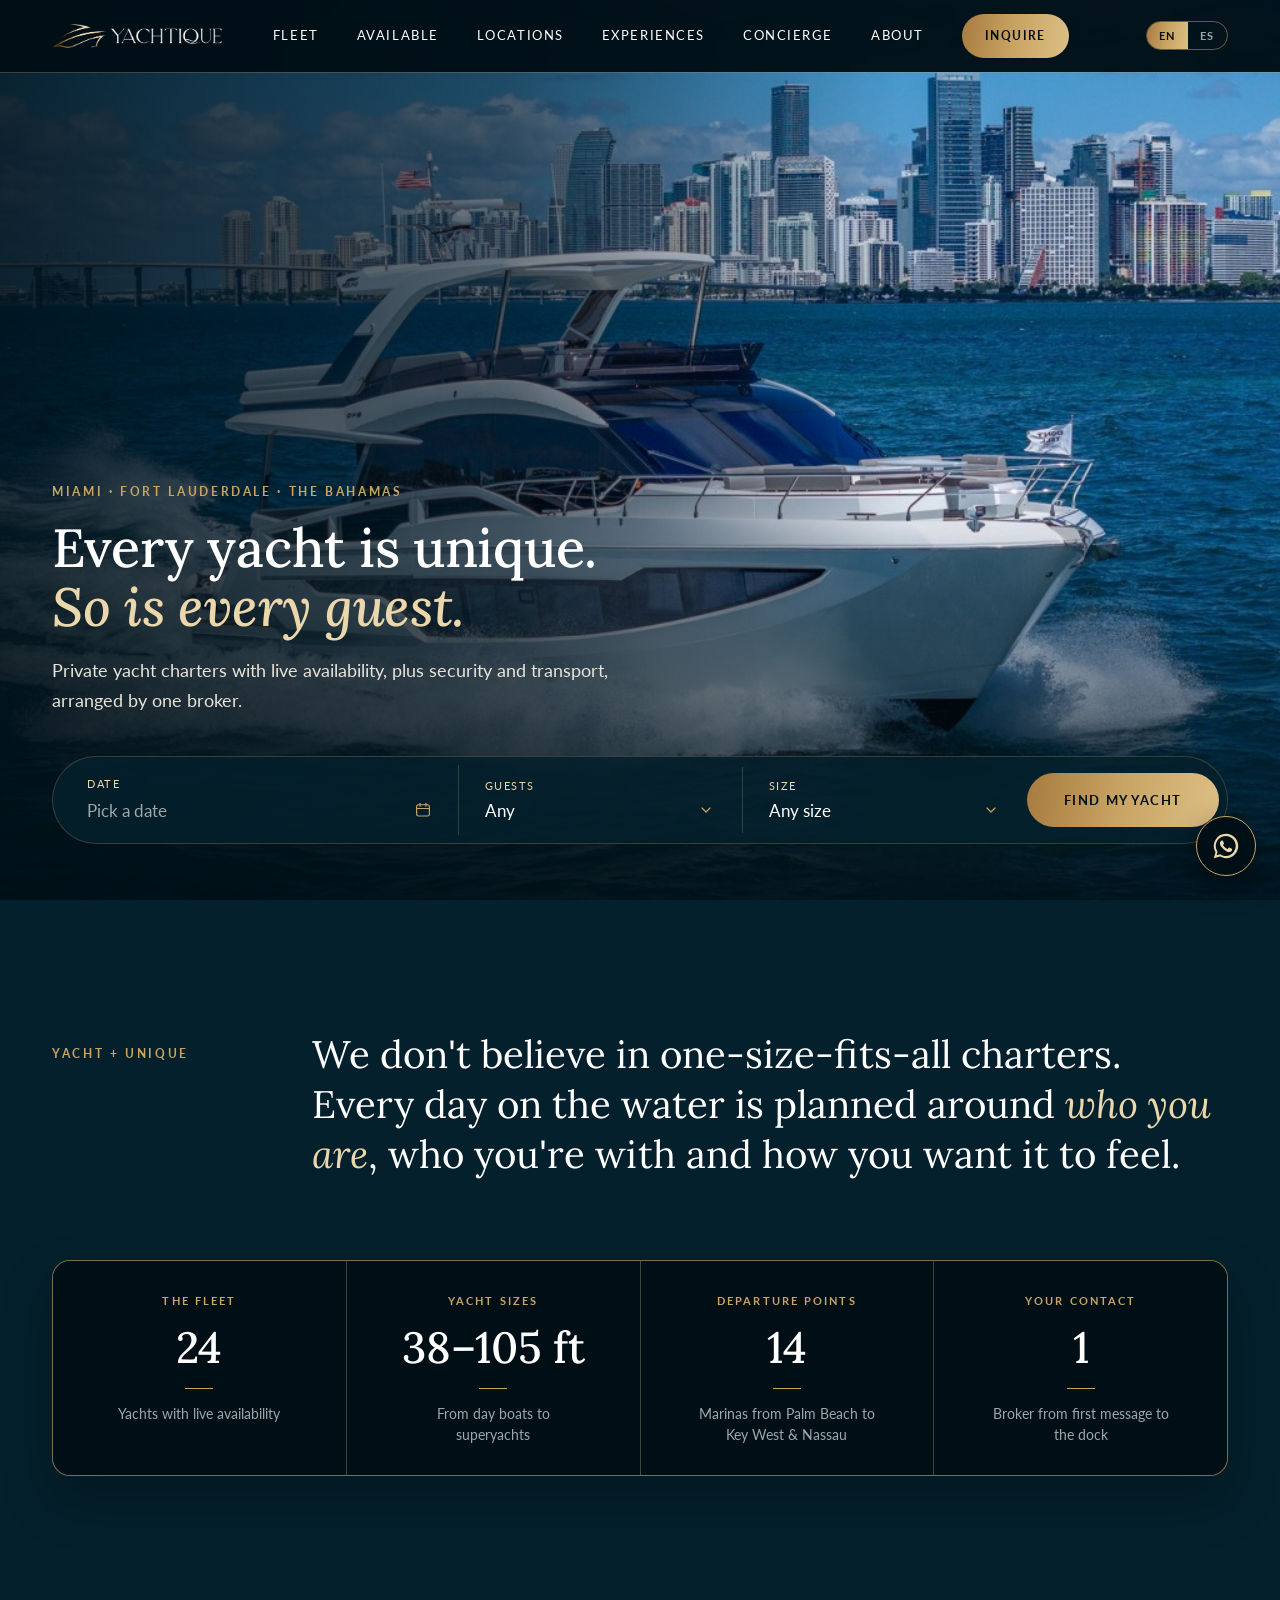
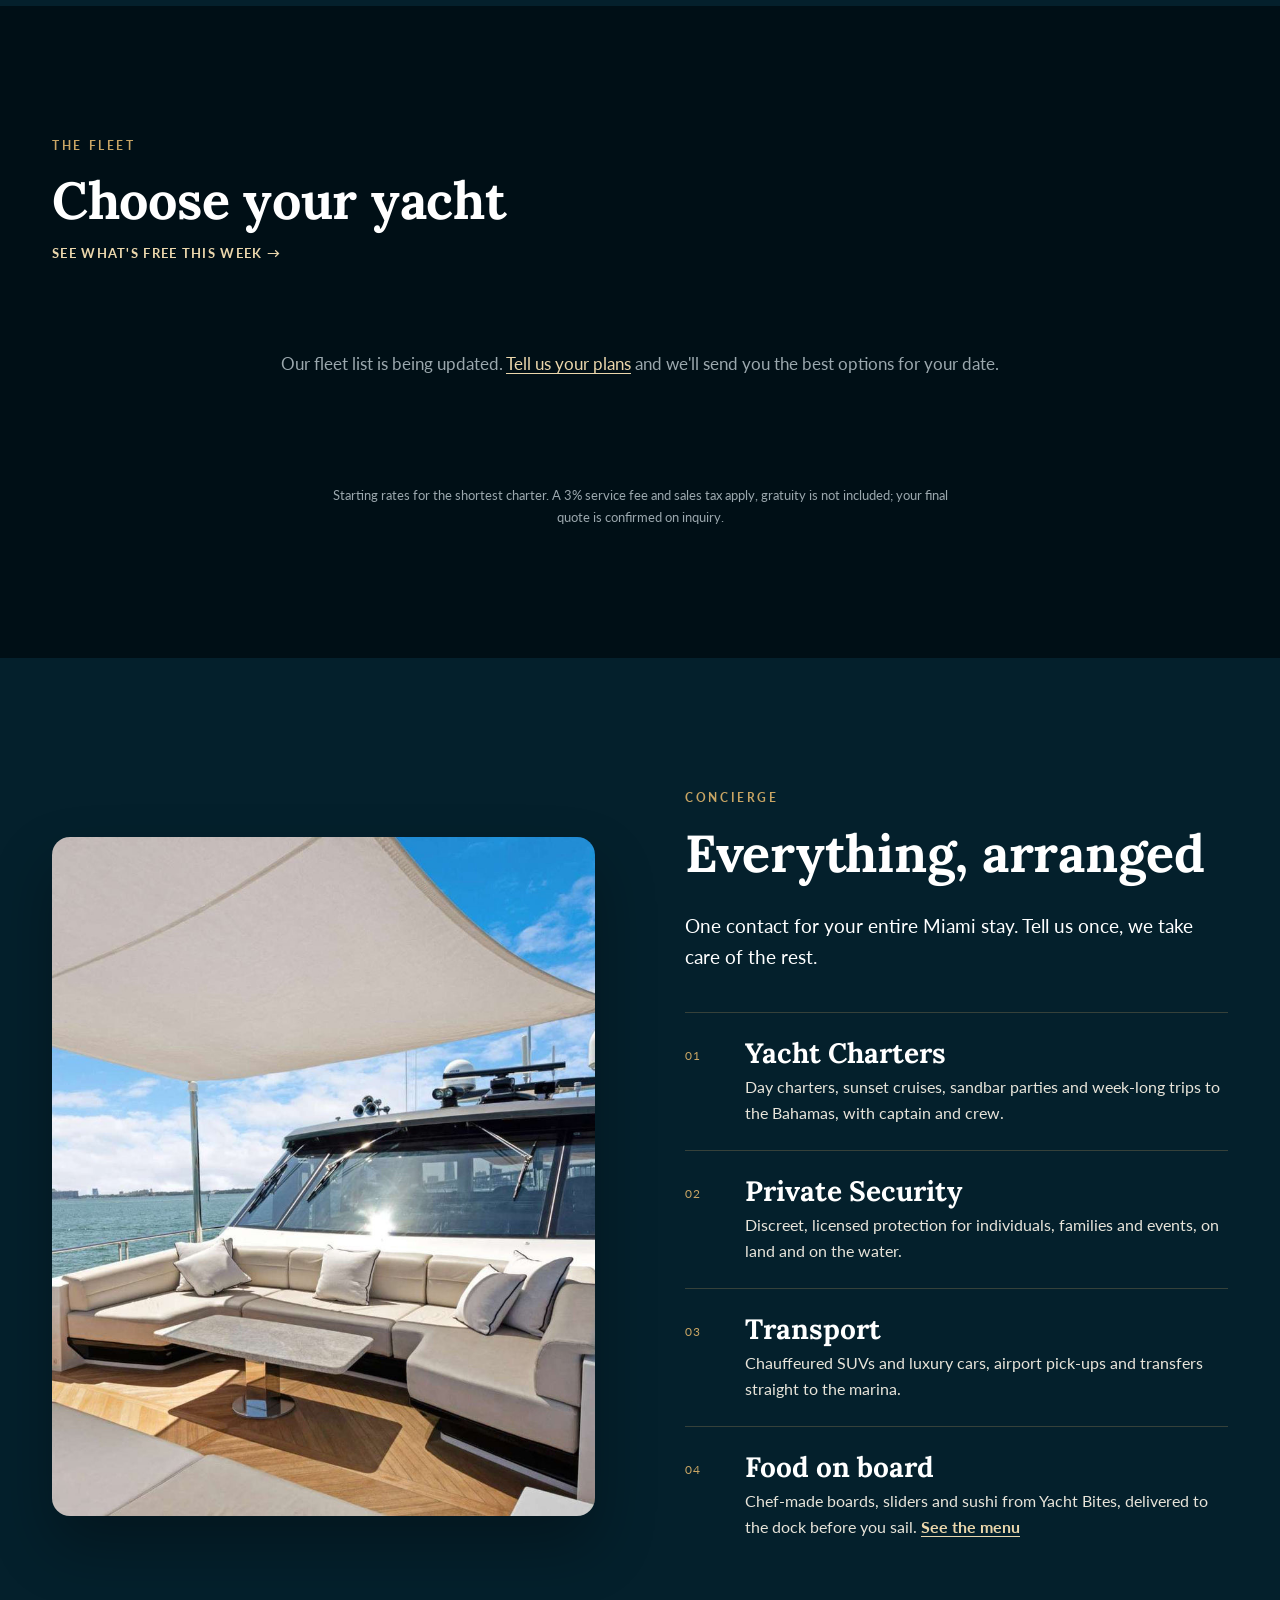
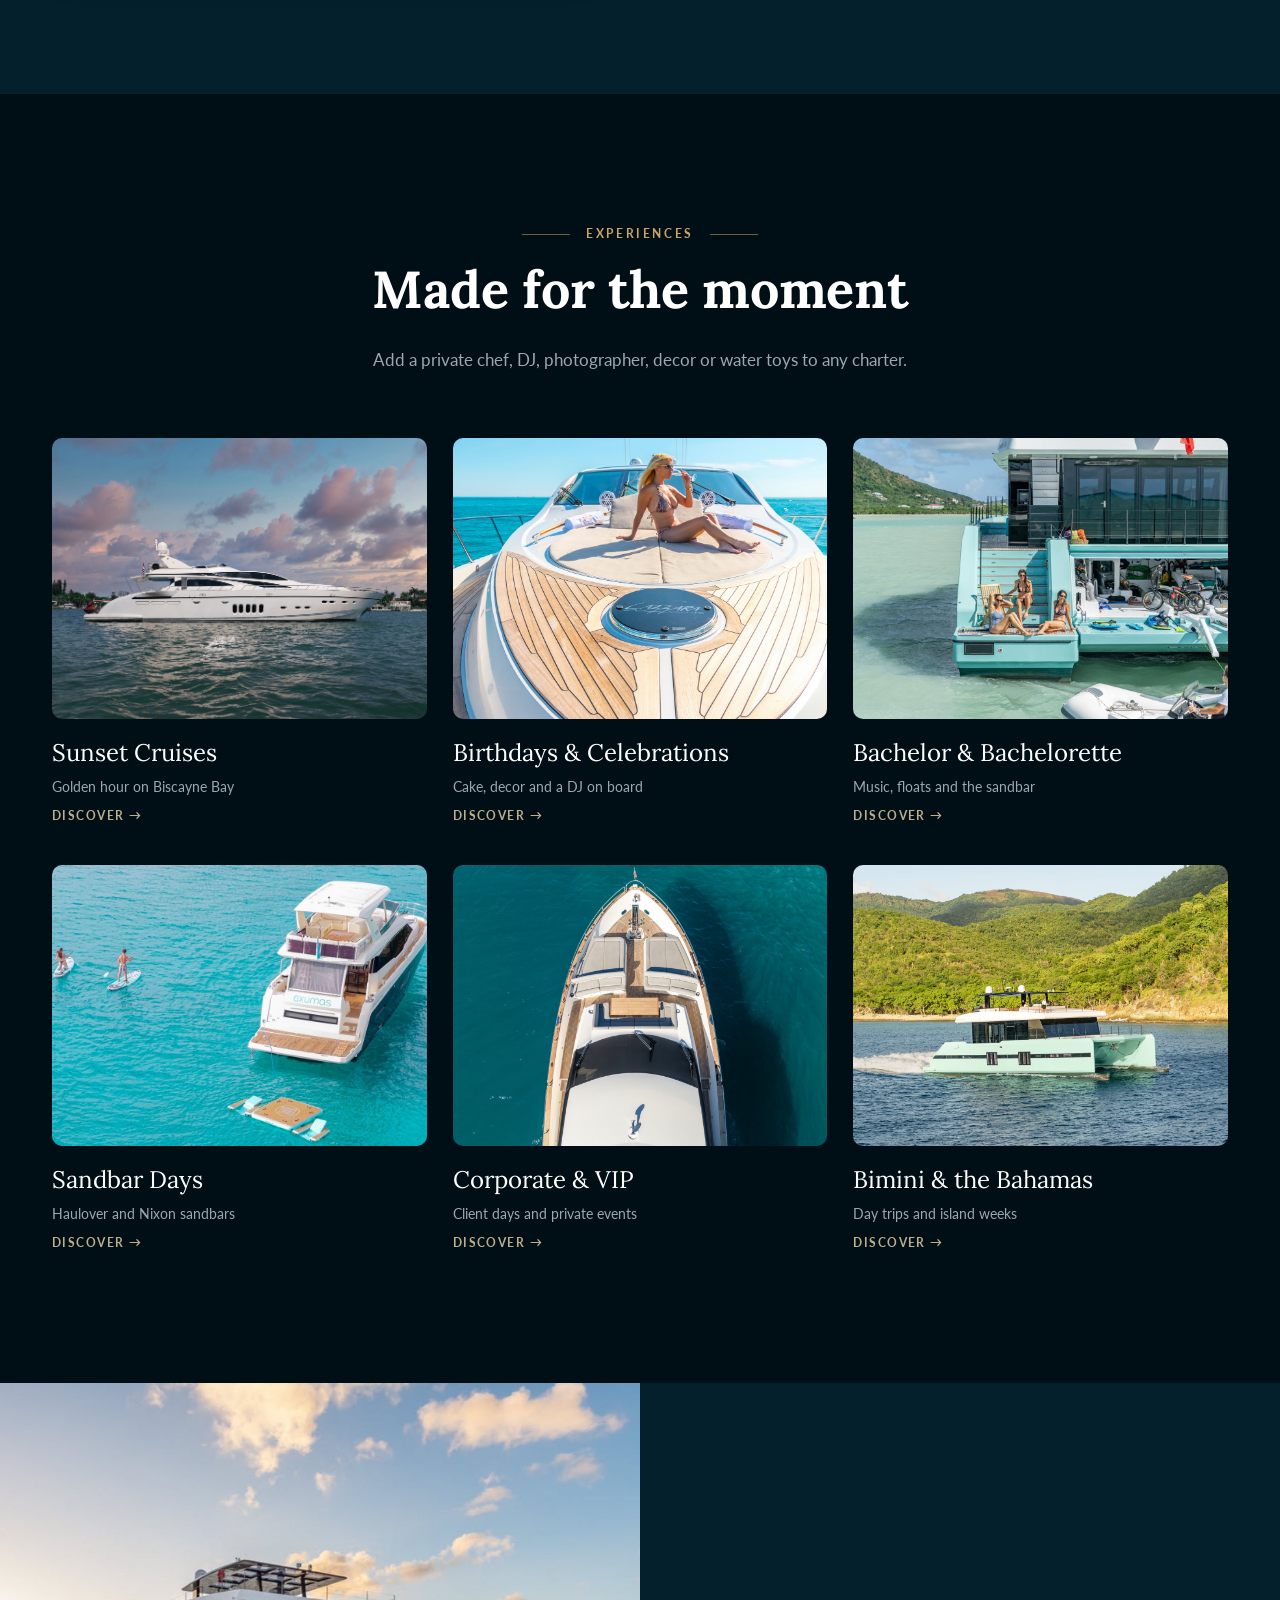
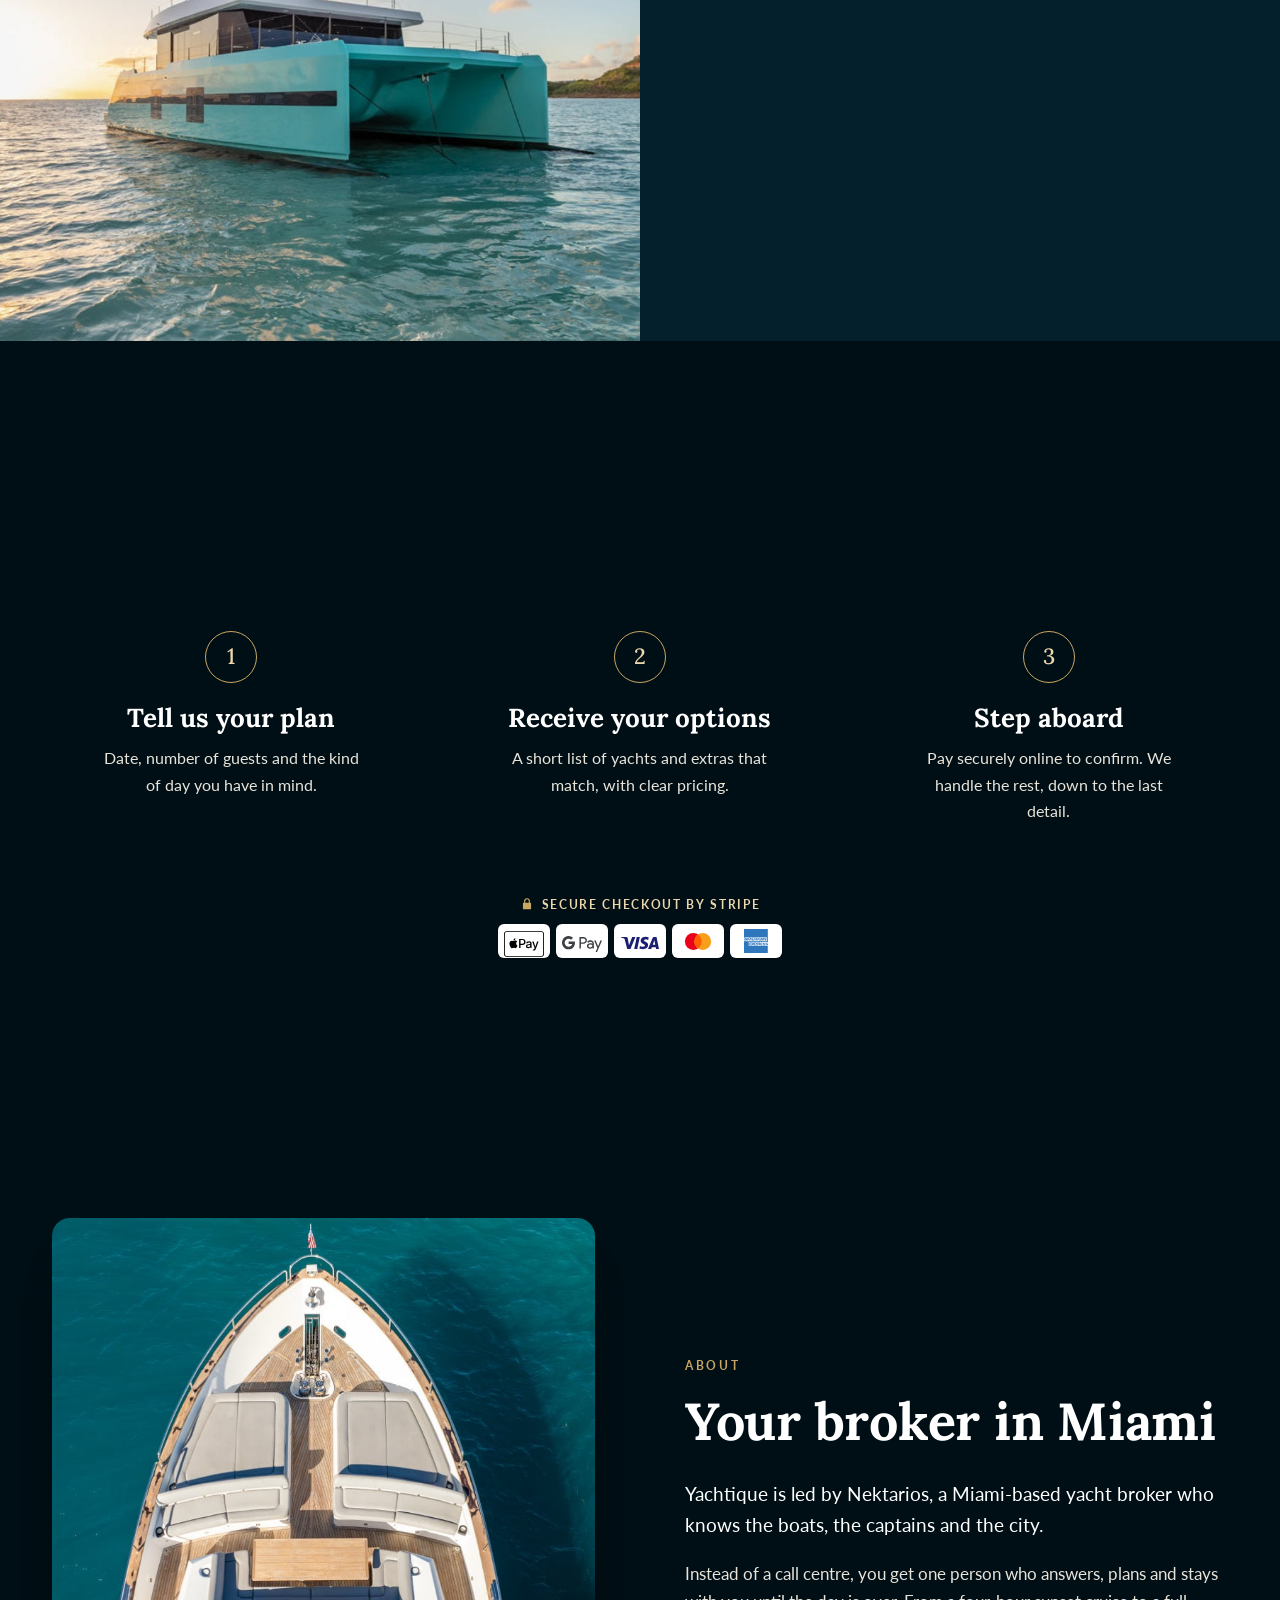
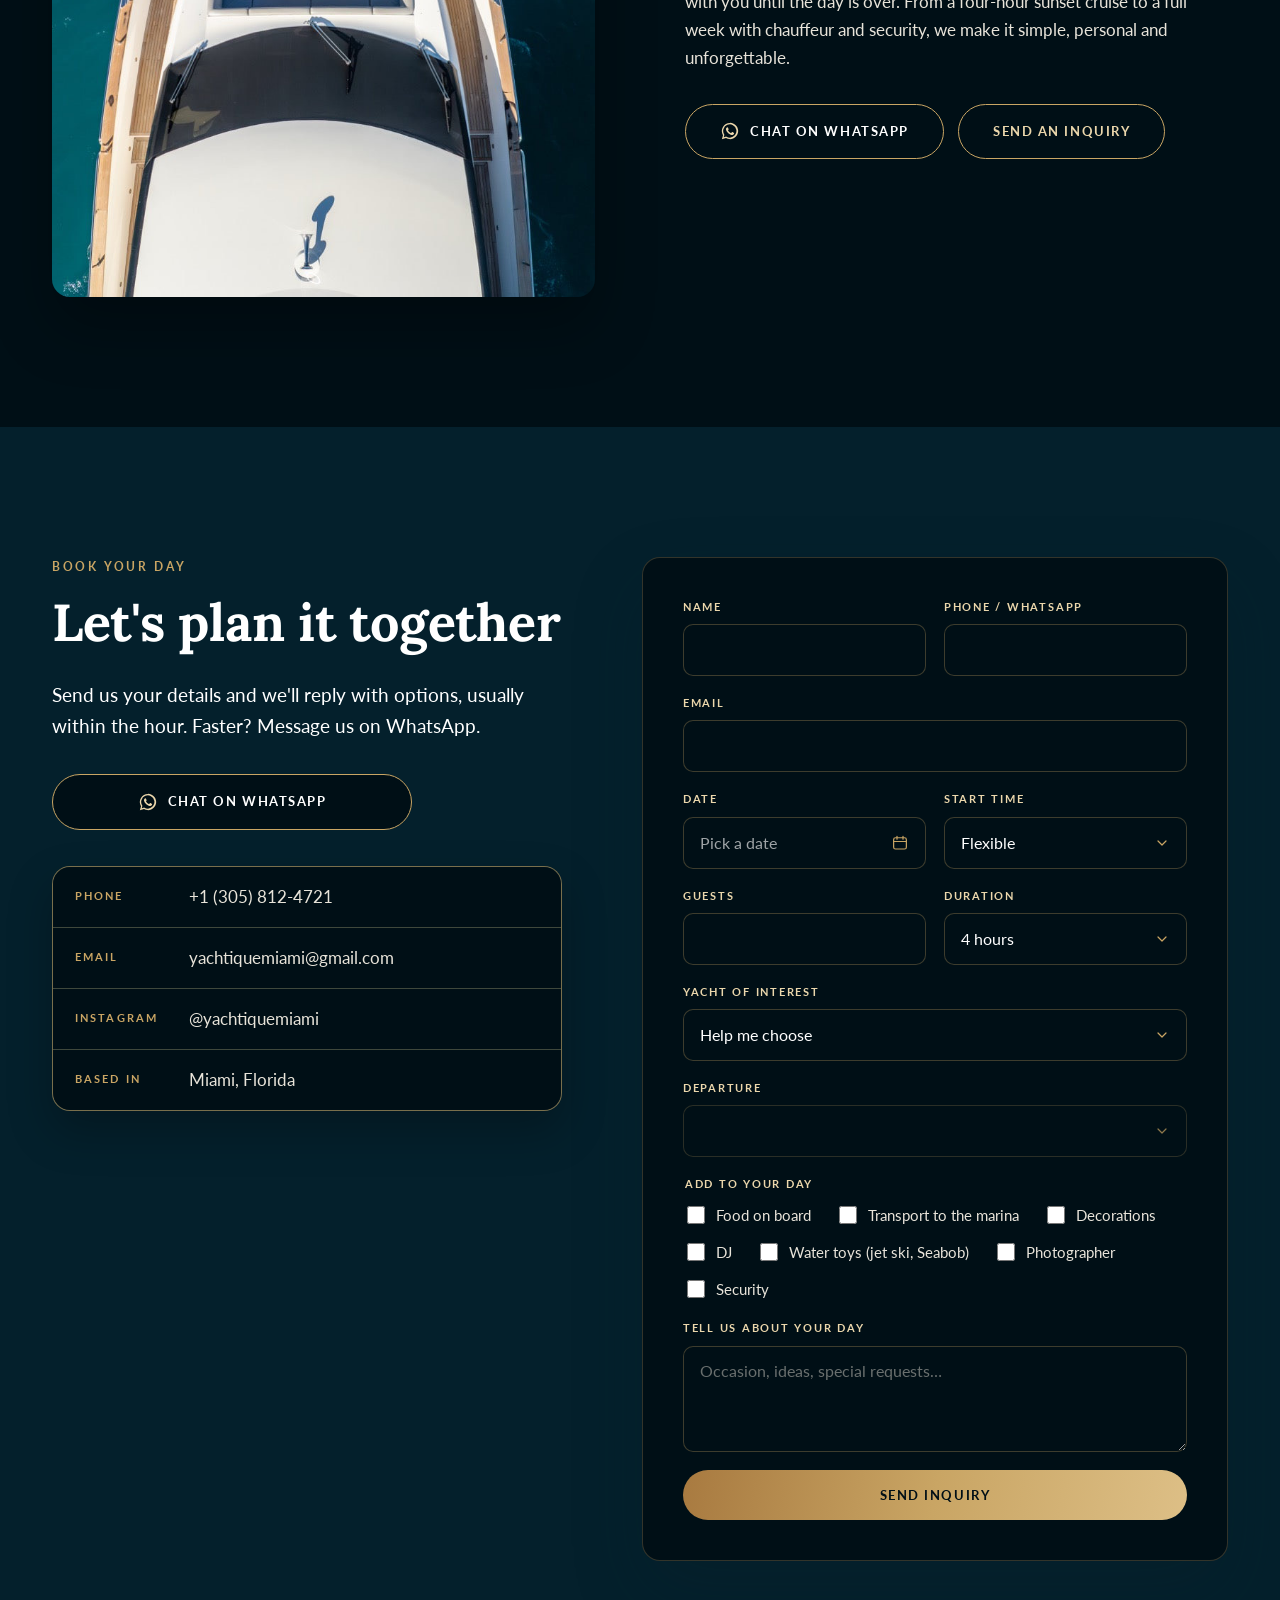
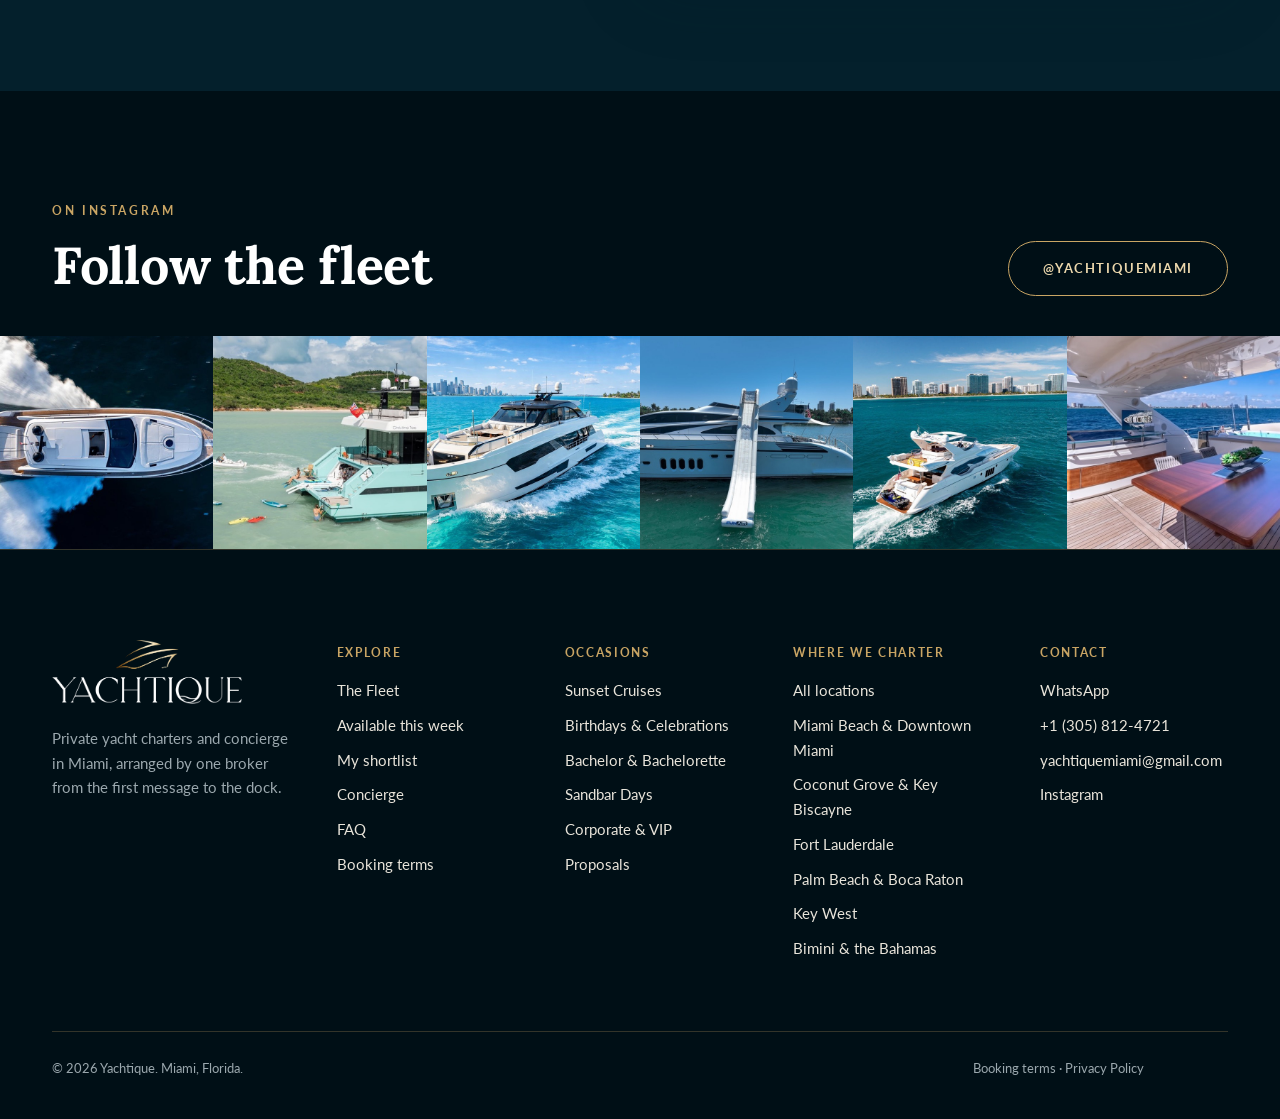
==== commit c4f45d27: "Gratuity not included: no gratuity choice on the forms or pay page, Accept starts at None, wording a" ====
--- a/index.html
+++ b/index.html
@@ -22,7 +22,7 @@
   <link rel="preconnect" href="https://fonts.googleapis.com">
   <link rel="preconnect" href="https://fonts.gstatic.com" crossorigin>
   <link href="https://fonts.googleapis.com/css2?family=Lora:ital,wght@0,400;0,500;0,600;1,400;1,500&family=Lato:wght@400;700&display=swap" rel="stylesheet">
-  <link rel="stylesheet" href="/assets/css/styles.css?v=20261108c">
+  <link rel="stylesheet" href="/assets/css/styles.css?v=20261110a">
 <script type="application/ld+json">{"@context":"https://schema.org","@type":"TravelAgency","name":"Yachtique","alternateName":"Yachtique Miami","description":"Miami yacht charter broker and concierge: private yacht charters with live availability, plus private security and chauffeured transport.","url":"https://yachtique.co/","logo":"https://yachtique.co/assets/img/logo-stacked.png","image":"https://yachtique.co/assets/img/og-image.png","telephone":"+1-305-812-4721","email":"yachtiquemiami@gmail.com","address":{"@type":"PostalAddress","addressLocality":"Miami","addressRegion":"FL","addressCountry":"US"},"areaServed":[{"@type":"City","name":"Miami"},{"@type":"City","name":"Miami Beach"},{"@type":"City","name":"Fort Lauderdale"},{"@type":"Country","name":"The Bahamas"}],"sameAs":["https://www.instagram.com/yachtiquemiami/"],"founder":{"@type":"Person","name":"Nektarios"}}</script>
 </head>
 <body>
@@ -126,7 +126,7 @@
       <div class="fleet__more" id="fleetMore" hidden>
         <button type="button" class="btn btn--ghost" id="fleetMoreBtn">View all yachts</button>
       </div>
-      <p class="fleet__note muted" data-i18n="fl.note">Starting rates for the shortest charter. Gratuity, a 3% service fee and sales tax apply; your final quote is confirmed on inquiry.</p>
+      <p class="fleet__note muted" data-i18n="fl.note">Starting rates for the shortest charter. A 3% service fee and sales tax apply, gratuity is not included; your final quote is confirmed on inquiry.</p>
     </div>
   </section>
 
@@ -269,15 +269,6 @@
           <select name="yacht" id="yachtSelect"><option value="Help me choose" data-i18n="ct.help">Help me choose</option></select>
         </label>
         <label data-departure hidden><span data-i18n="form.departure">Departure</span><select name="departure" disabled></select></label>
-        <fieldset class="form__tips">
-          <legend data-i18n="form.tip">Gratuity</legend>
-          <div class="tips">
-            <label><input type="radio" name="gratuity" value="15%"><span>15%</span></label>
-            <label><input type="radio" name="gratuity" value="18%" checked><span>18%</span></label>
-            <label><input type="radio" name="gratuity" value="20%"><span>20%</span></label>
-          </div>
-          <small class="form__note" data-i18n="form.tip.note">Added to your total, so there is nothing to settle on board.</small>
-        </fieldset>
         <fieldset class="form__checks">
           <legend data-i18n="x.title">Add to your day</legend>
           <label><input type="checkbox" name="extras" value="Food on board"> <span data-i18n="x.food">Food on board</span></label>
@@ -380,9 +371,9 @@
   <div class="ydlg__body"></div>
 </dialog>
 
-<script type="application/json" id="i18n-es">{"_title": "Yachtique | Alquiler de yates de lujo y concierge en Miami", "h.eyebrow": "Miami &middot; Fort Lauderdale &middot; Bahamas", "h.title": "Cada yate es único.<br><em>Cada invitado también.</em>", "h.sub": "Alquiler privado de yates con disponibilidad en vivo, además de seguridad y transporte, organizado por un solo bróker.", "h.any": "Cualquiera", "h.size": "Tamaño", "h.anysize": "Cualquier tamaño", "h.s50": "Hasta 50 pies", "h.s70": "De 51 a 70 pies", "h.s71": "Más de 70 pies", "h.find": "Buscar mi yate", "st.eyebrow": "Yacht + Unique", "st.text": "No creemos en alquileres iguales para todos. Cada día en el agua se planifica en torno a <em>quién es usted</em>, con quién viene y cómo quiere vivirlo.", "st.k1": "La flota", "st.v1": "Yates con disponibilidad en vivo", "st.k2": "Tamaños", "st.v2": "De lanchas de día a superyates", "st.k3": "Puntos de salida", "st.v3": "Marinas desde Palm Beach hasta Key West y Nassau", "st.k4": "Su contacto", "st.v4": "Bróker desde el primer mensaje hasta el muelle", "fl.title": "Elija su yate", "fl.week": "Vea lo que está libre esta semana →", "fl.all": "Todos", "fl.note": "Tarifas desde, para el alquiler más corto. Se aplican la propina, un cargo por servicio del 3% y los impuestos; su cotización final se confirma con la solicitud.", "sv.title": "Todo, organizado", "sv.lead": "Un solo contacto para toda su estancia en Miami. Díganoslo una vez y nos ocupamos del resto.", "sv.h1": "Alquiler de yates", "sv.p1": "Alquileres de día, cruceros al atardecer, fiestas en el banco de arena y viajes de una semana a las Bahamas, con capitán y tripulación.", "sv.h3": "Seguridad privada", "sv.p3": "Protección discreta y con licencia para personas, familias y eventos, en tierra y en el agua.", "sv.h4": "Transporte", "sv.p4": "SUV y autos de lujo con chofer, recogida en el aeropuerto y traslados directos a la marina.", "ex.title": "Hecho para el momento", "ex.sub": "Añada a cualquier alquiler un chef privado, DJ, fotógrafo, decoración o juguetes acuáticos.", "ex.t1": "Cruceros al atardecer", "ex.t1s": "La hora dorada en la bahía de Biscayne", "ex.t2": "Cumpleaños y celebraciones", "ex.t2s": "Pastel, decoración y un DJ a bordo", "ex.t3": "Despedidas de soltero y soltera", "ex.t3s": "Música, flotadores y el banco de arena", "ex.t4": "Días en el banco de arena", "ex.t4s": "Bancos de arena de Haulover y Nixon", "ex.t5": "Corporativo y VIP", "ex.t5s": "Días con clientes y eventos privados", "ex.t6": "Bimini y las Bahamas", "ex.t6s": "Excursiones de un día y semanas en las islas", "ex.more": "Descubrir →", "q.text": "Un bróker. Un número de teléfono.<br><em>Desde el primer mensaje hasta el momento en que vuelve a pisar el muelle.</em>", "hw.eyebrow": "Cómo funciona", "hw.title": "Tres pasos hasta el agua", "hw.h1": "Cuéntenos su plan", "hw.p1": "Fecha, número de invitados y el tipo de día que tiene en mente.", "hw.h2": "Reciba sus opciones", "hw.p2": "Una lista corta de yates y extras que encajan, con precios claros.", "hw.h3": "Suba a bordo", "hw.p3": "Pague en línea de forma segura para confirmar. Nosotros nos ocupamos del resto, hasta el último detalle.", "rv.eyebrow": "Palabras amables", "rv.title": "De nuestros invitados", "ab.title": "Su bróker en Miami", "ab.lead": "Yachtique está dirigido por Nektarios, un bróker de yates radicado en Miami que conoce los barcos, los capitanes y la ciudad.", "ab.p": "En lugar de un centro de llamadas, tiene a una persona que responde, planifica y se queda con usted hasta que termina el día. Desde un crucero de cuatro horas al atardecer hasta una semana completa con chofer y seguridad, lo hacemos simple, personal e inolvidable.", "ct.eyebrow": "Reserve su día", "ct.title": "Planifiquémoslo juntos", "ct.lead": "Envíenos sus datos y le responderemos con opciones, normalmente en menos de una hora. ¿Más rápido? Escríbanos por WhatsApp.", "ct.phone": "Teléfono", "ct.based": "Con sede en", "ct.yacht": "Yate de interés", "ct.help": "Ayúdeme a elegir", "ct.also": "También me interesa", "ct.security": "Seguridad", "ct.transport": "Transporte", "ct.catering": "Chef / Catering", "ct.day": "Cuéntenos sobre su día", "ct.day.ph": "Ocasión, ideas, peticiones especiales…", "ct.send": "Enviar solicitud", "ig.eyebrow": "En Instagram", "ig.title": "Siga a la flota", "m.loading": "Cargando la flota…", "m.error": "Nuestra lista de yates se está actualizando. <a href=\"#contact\">Cuéntenos sus planes</a> y le enviaremos las mejores opciones para su fecha.", "m.viewall": "Ver los {n} yates", "m.avail": "{free} de {shown} yates disponibles el {date}", "m.for": "para {g} invitados", "m.wa": "Hola Yachtique, me gustaría planificar un alquiler.", "m.wa.yacht": "Hola Yachtique, me interesa {y}", "m.on": " el {d}", "m.forg": " para {g} invitados", "m.occasion": "Ocasión", "m.shortlist": "Mi selección", "sv.h5": "Comida a bordo", "sv.p5": "Tablas de chef, sliders y sushi de Yacht Bites, entregados en el muelle antes de zarpar.", "sv.menu": "Ver el menú"}</script>
-<script src="/assets/js/core.js?v=20261108c"></script>
-<script src="/assets/js/datepicker.js?v=20261108c"></script>
-<script src="/assets/js/main.js?v=20261108c"></script>
+<script type="application/json" id="i18n-es">{"_title": "Yachtique | Alquiler de yates de lujo y concierge en Miami", "h.eyebrow": "Miami &middot; Fort Lauderdale &middot; Bahamas", "h.title": "Cada yate es único.<br><em>Cada invitado también.</em>", "h.sub": "Alquiler privado de yates con disponibilidad en vivo, además de seguridad y transporte, organizado por un solo bróker.", "h.any": "Cualquiera", "h.size": "Tamaño", "h.anysize": "Cualquier tamaño", "h.s50": "Hasta 50 pies", "h.s70": "De 51 a 70 pies", "h.s71": "Más de 70 pies", "h.find": "Buscar mi yate", "st.eyebrow": "Yacht + Unique", "st.text": "No creemos en alquileres iguales para todos. Cada día en el agua se planifica en torno a <em>quién es usted</em>, con quién viene y cómo quiere vivirlo.", "st.k1": "La flota", "st.v1": "Yates con disponibilidad en vivo", "st.k2": "Tamaños", "st.v2": "De lanchas de día a superyates", "st.k3": "Puntos de salida", "st.v3": "Marinas desde Palm Beach hasta Key West y Nassau", "st.k4": "Su contacto", "st.v4": "Bróker desde el primer mensaje hasta el muelle", "fl.title": "Elija su yate", "fl.week": "Vea lo que está libre esta semana →", "fl.all": "Todos", "fl.note": "Tarifas desde, para el alquiler más corto. Se aplican un cargo por servicio del 3% y los impuestos, la propina no está incluida; su cotización final se confirma con la solicitud.", "sv.title": "Todo, organizado", "sv.lead": "Un solo contacto para toda su estancia en Miami. Díganoslo una vez y nos ocupamos del resto.", "sv.h1": "Alquiler de yates", "sv.p1": "Alquileres de día, cruceros al atardecer, fiestas en el banco de arena y viajes de una semana a las Bahamas, con capitán y tripulación.", "sv.h3": "Seguridad privada", "sv.p3": "Protección discreta y con licencia para personas, familias y eventos, en tierra y en el agua.", "sv.h4": "Transporte", "sv.p4": "SUV y autos de lujo con chofer, recogida en el aeropuerto y traslados directos a la marina.", "ex.title": "Hecho para el momento", "ex.sub": "Añada a cualquier alquiler un chef privado, DJ, fotógrafo, decoración o juguetes acuáticos.", "ex.t1": "Cruceros al atardecer", "ex.t1s": "La hora dorada en la bahía de Biscayne", "ex.t2": "Cumpleaños y celebraciones", "ex.t2s": "Pastel, decoración y un DJ a bordo", "ex.t3": "Despedidas de soltero y soltera", "ex.t3s": "Música, flotadores y el banco de arena", "ex.t4": "Días en el banco de arena", "ex.t4s": "Bancos de arena de Haulover y Nixon", "ex.t5": "Corporativo y VIP", "ex.t5s": "Días con clientes y eventos privados", "ex.t6": "Bimini y las Bahamas", "ex.t6s": "Excursiones de un día y semanas en las islas", "ex.more": "Descubrir →", "q.text": "Un bróker. Un número de teléfono.<br><em>Desde el primer mensaje hasta el momento en que vuelve a pisar el muelle.</em>", "hw.eyebrow": "Cómo funciona", "hw.title": "Tres pasos hasta el agua", "hw.h1": "Cuéntenos su plan", "hw.p1": "Fecha, número de invitados y el tipo de día que tiene en mente.", "hw.h2": "Reciba sus opciones", "hw.p2": "Una lista corta de yates y extras que encajan, con precios claros.", "hw.h3": "Suba a bordo", "hw.p3": "Pague en línea de forma segura para confirmar. Nosotros nos ocupamos del resto, hasta el último detalle.", "rv.eyebrow": "Palabras amables", "rv.title": "De nuestros invitados", "ab.title": "Su bróker en Miami", "ab.lead": "Yachtique está dirigido por Nektarios, un bróker de yates radicado en Miami que conoce los barcos, los capitanes y la ciudad.", "ab.p": "En lugar de un centro de llamadas, tiene a una persona que responde, planifica y se queda con usted hasta que termina el día. Desde un crucero de cuatro horas al atardecer hasta una semana completa con chofer y seguridad, lo hacemos simple, personal e inolvidable.", "ct.eyebrow": "Reserve su día", "ct.title": "Planifiquémoslo juntos", "ct.lead": "Envíenos sus datos y le responderemos con opciones, normalmente en menos de una hora. ¿Más rápido? Escríbanos por WhatsApp.", "ct.phone": "Teléfono", "ct.based": "Con sede en", "ct.yacht": "Yate de interés", "ct.help": "Ayúdeme a elegir", "ct.also": "También me interesa", "ct.security": "Seguridad", "ct.transport": "Transporte", "ct.catering": "Chef / Catering", "ct.day": "Cuéntenos sobre su día", "ct.day.ph": "Ocasión, ideas, peticiones especiales…", "ct.send": "Enviar solicitud", "ig.eyebrow": "En Instagram", "ig.title": "Siga a la flota", "m.loading": "Cargando la flota…", "m.error": "Nuestra lista de yates se está actualizando. <a href=\"#contact\">Cuéntenos sus planes</a> y le enviaremos las mejores opciones para su fecha.", "m.viewall": "Ver los {n} yates", "m.avail": "{free} de {shown} yates disponibles el {date}", "m.for": "para {g} invitados", "m.wa": "Hola Yachtique, me gustaría planificar un alquiler.", "m.wa.yacht": "Hola Yachtique, me interesa {y}", "m.on": " el {d}", "m.forg": " para {g} invitados", "m.occasion": "Ocasión", "m.shortlist": "Mi selección", "sv.h5": "Comida a bordo", "sv.p5": "Tablas de chef, sliders y sushi de Yacht Bites, entregados en el muelle antes de zarpar.", "sv.menu": "Ver el menú"}</script>
+<script src="/assets/js/core.js?v=20261110a"></script>
+<script src="/assets/js/datepicker.js?v=20261110a"></script>
+<script src="/assets/js/main.js?v=20261110a"></script>
 </body>
 </html>
--- a/assets/css/styles.css
+++ b/assets/css/styles.css
@@ -937,6 +937,17 @@
 .popt__spec { color: var(--muted); font-size: 14px; margin: 0 0 16px; }
 .popt__note { color: var(--text); font-size: 15px; line-height: 1.7; margin: 0 0 20px; }
 .pprices { margin-bottom: 18px; }
+.pprices__from { margin: 0 0 10px; color: var(--muted); font-size: 14px; }
+.pmarinas { margin: 22px auto 4px; padding: 0; border: 0; max-width: 760px; }
+.pmarinas legend { margin: 0 auto 12px; padding: 0; color: var(--gold); font: 700 11px var(--sans); letter-spacing: .2em; text-transform: uppercase; }
+.pmarinas__list { display: flex; flex-wrap: wrap; justify-content: center; gap: 10px; }
+.pmarinas label { position: relative; }
+.pmarinas input { position: absolute; opacity: 0; inset: 0; margin: 0; cursor: pointer; }
+.pmarinas span { display: block; padding: 10px 20px; border: 1px solid rgba(201, 165, 100, .3); border-radius: 999px; background: var(--navy); color: var(--text); font: 700 14px var(--sans); line-height: 1.3; text-align: center; transition: border-color .2s, background .2s, color .2s; }
+.pmarinas small { display: block; font-weight: 400; font-size: 12px; opacity: .8; }
+.pmarinas input:checked + span { background: var(--gold-grad); border-color: transparent; color: var(--navy); }
+.pmarinas input:focus-visible + span { box-shadow: 0 0 0 3px rgba(201, 165, 100, .35); }
+.pmarinas__note { margin: 10px 0 0; color: var(--muted); font-size: 13px; }
 .pprices li { gap: 14px; padding: 10px 12px 10px 20px; }
 .pprices li span { flex: 1; }
 .pprices .btn { padding: 9px 18px; }
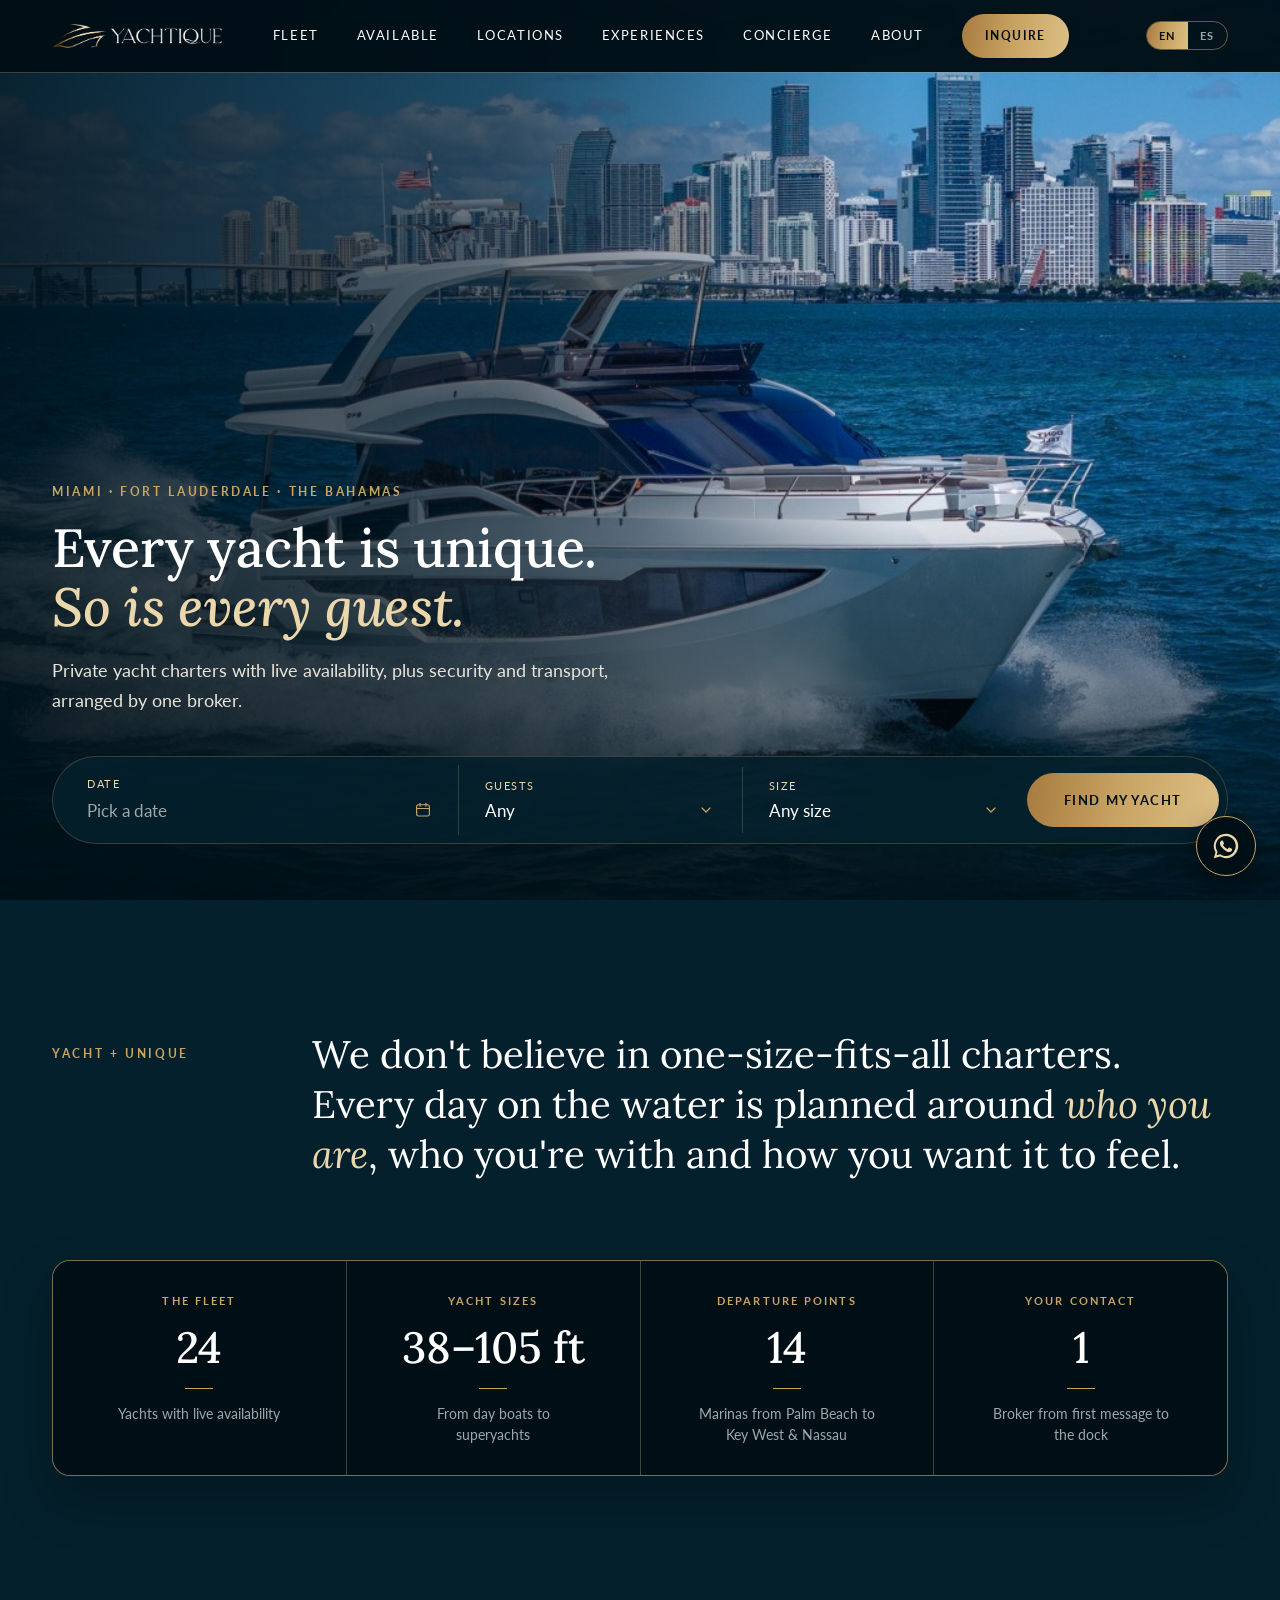
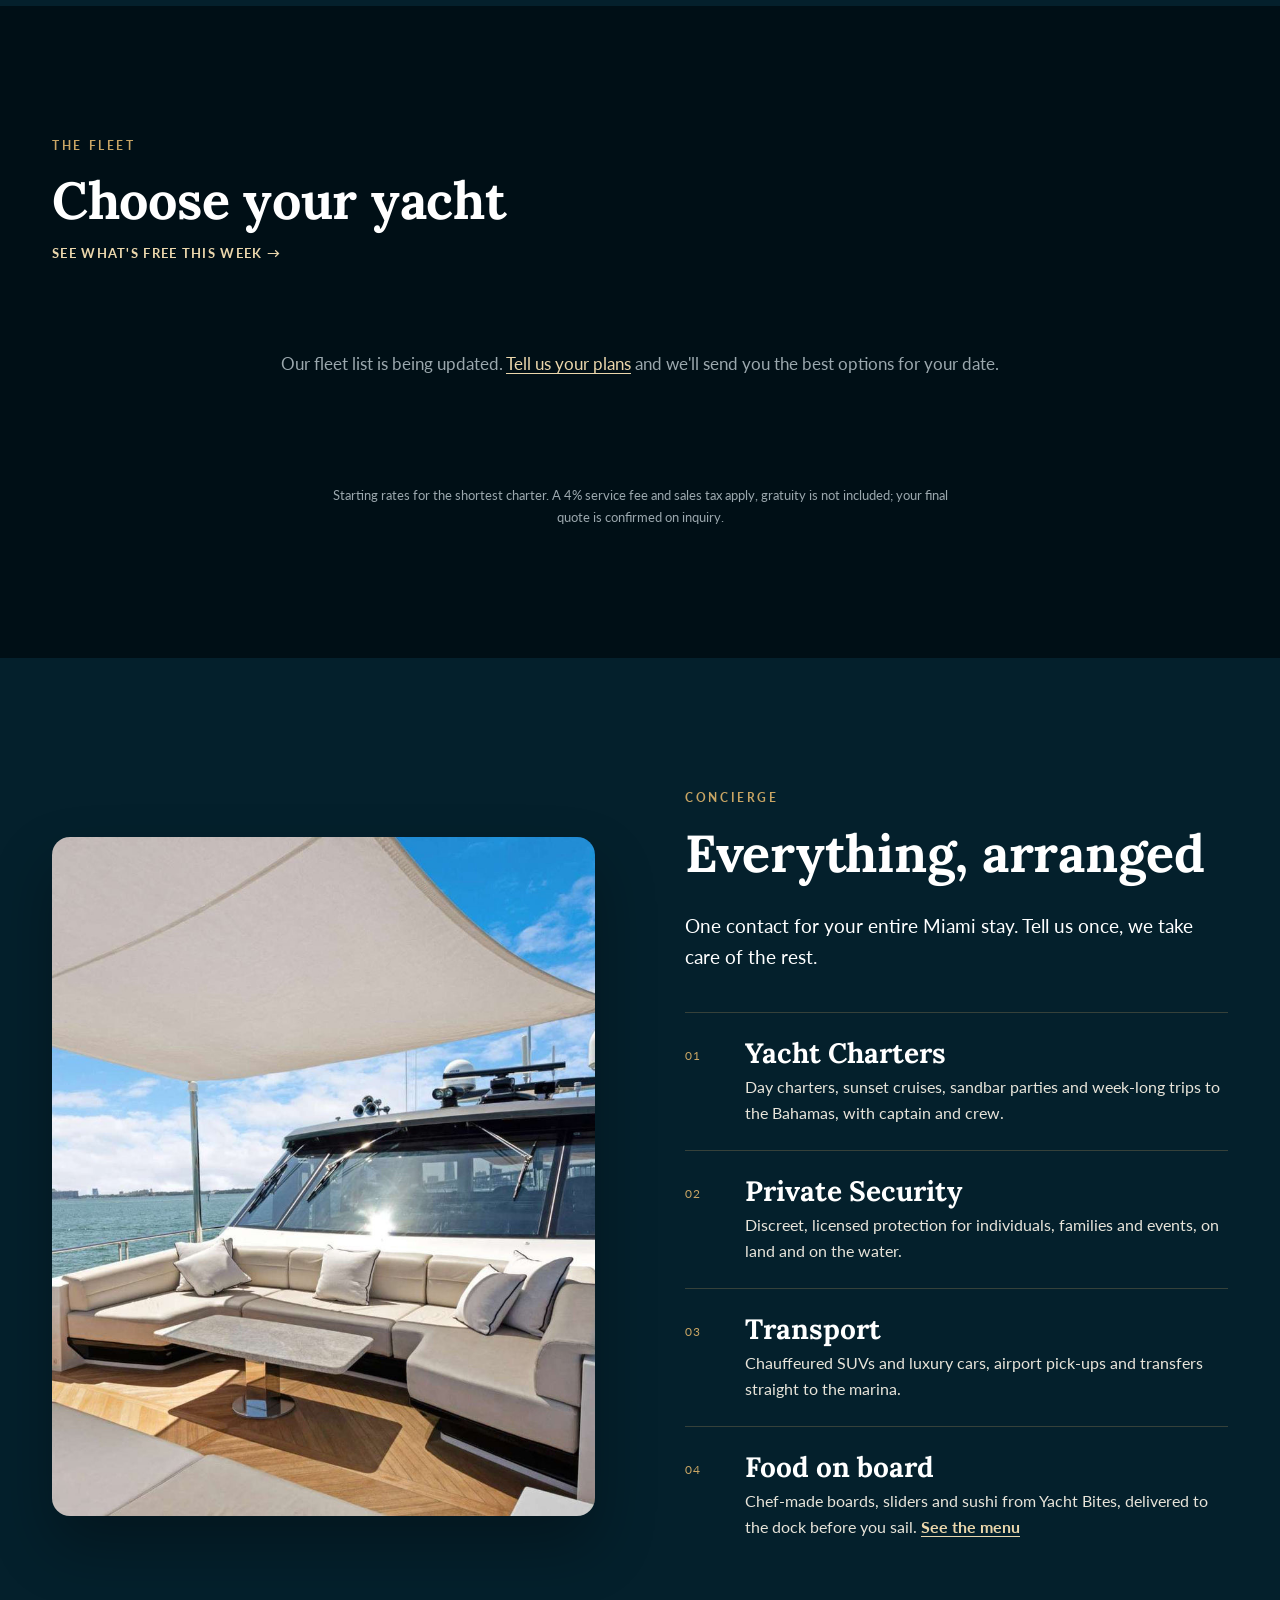
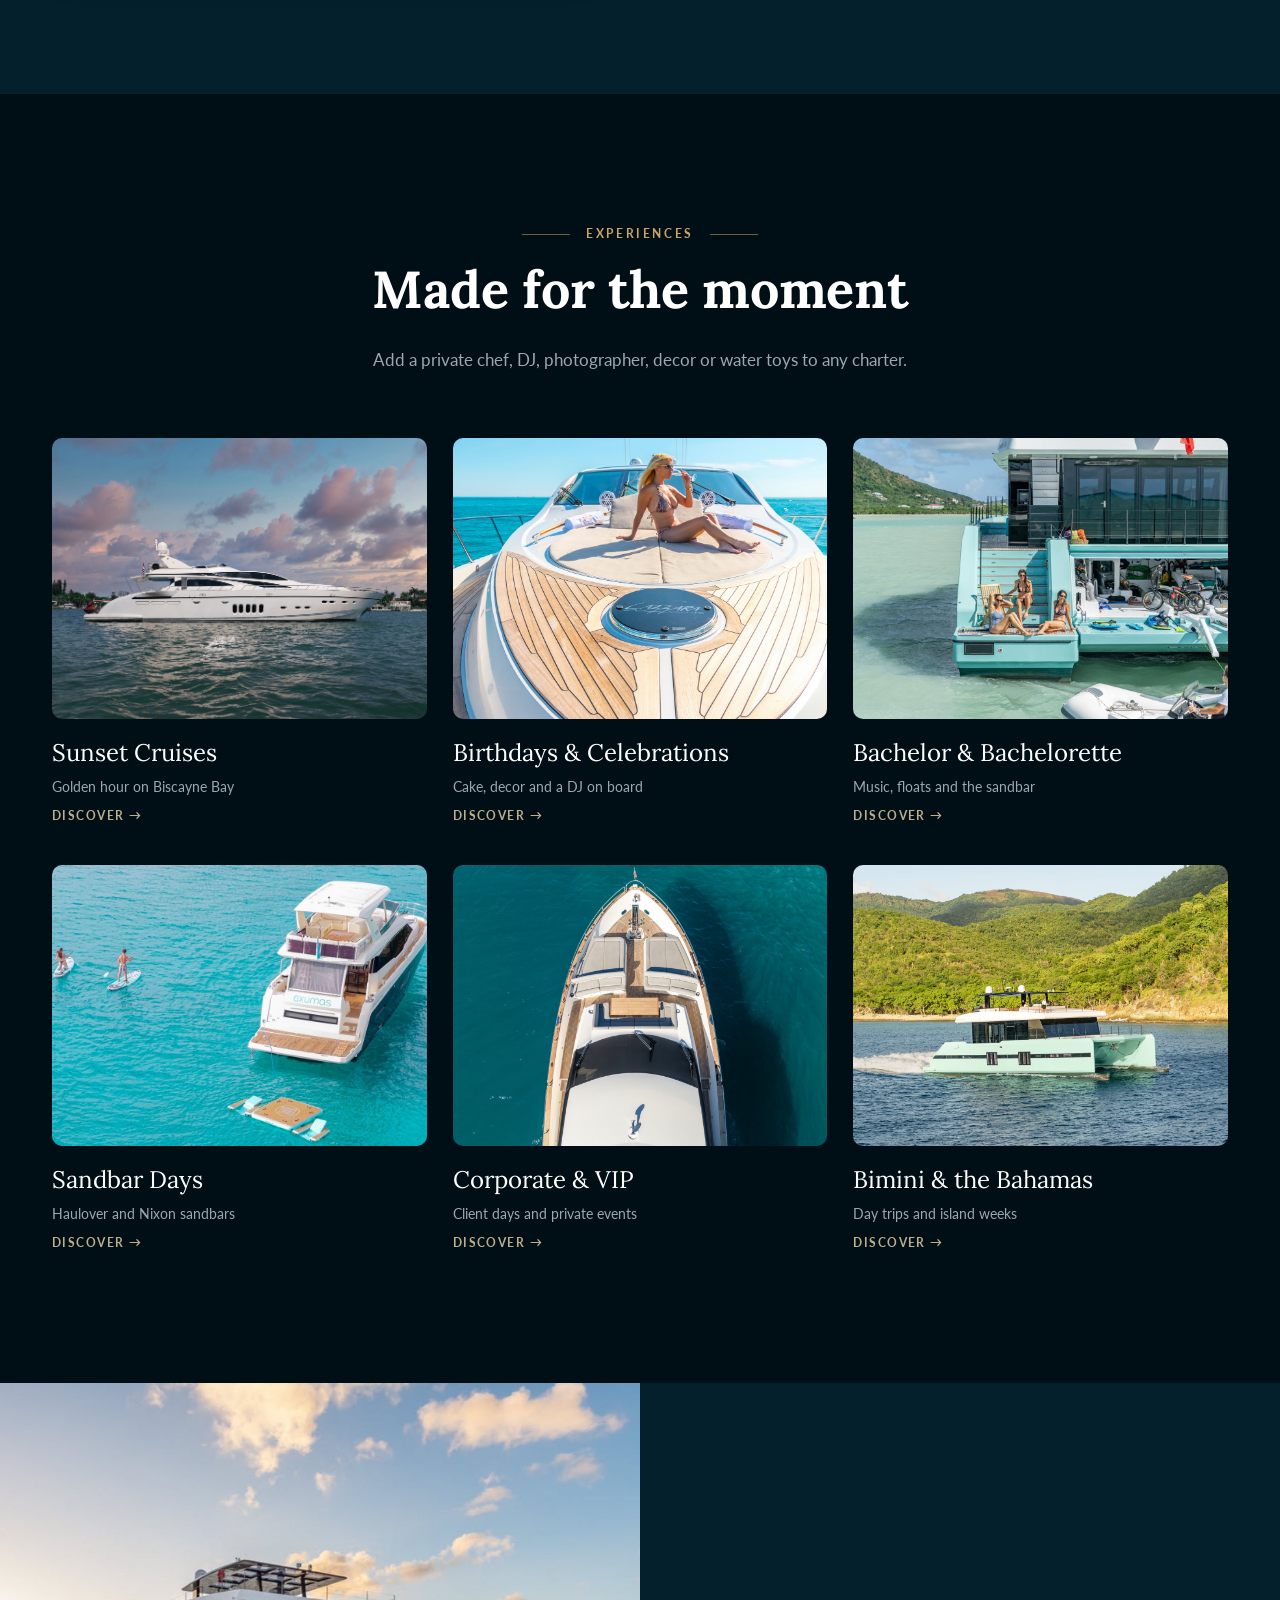
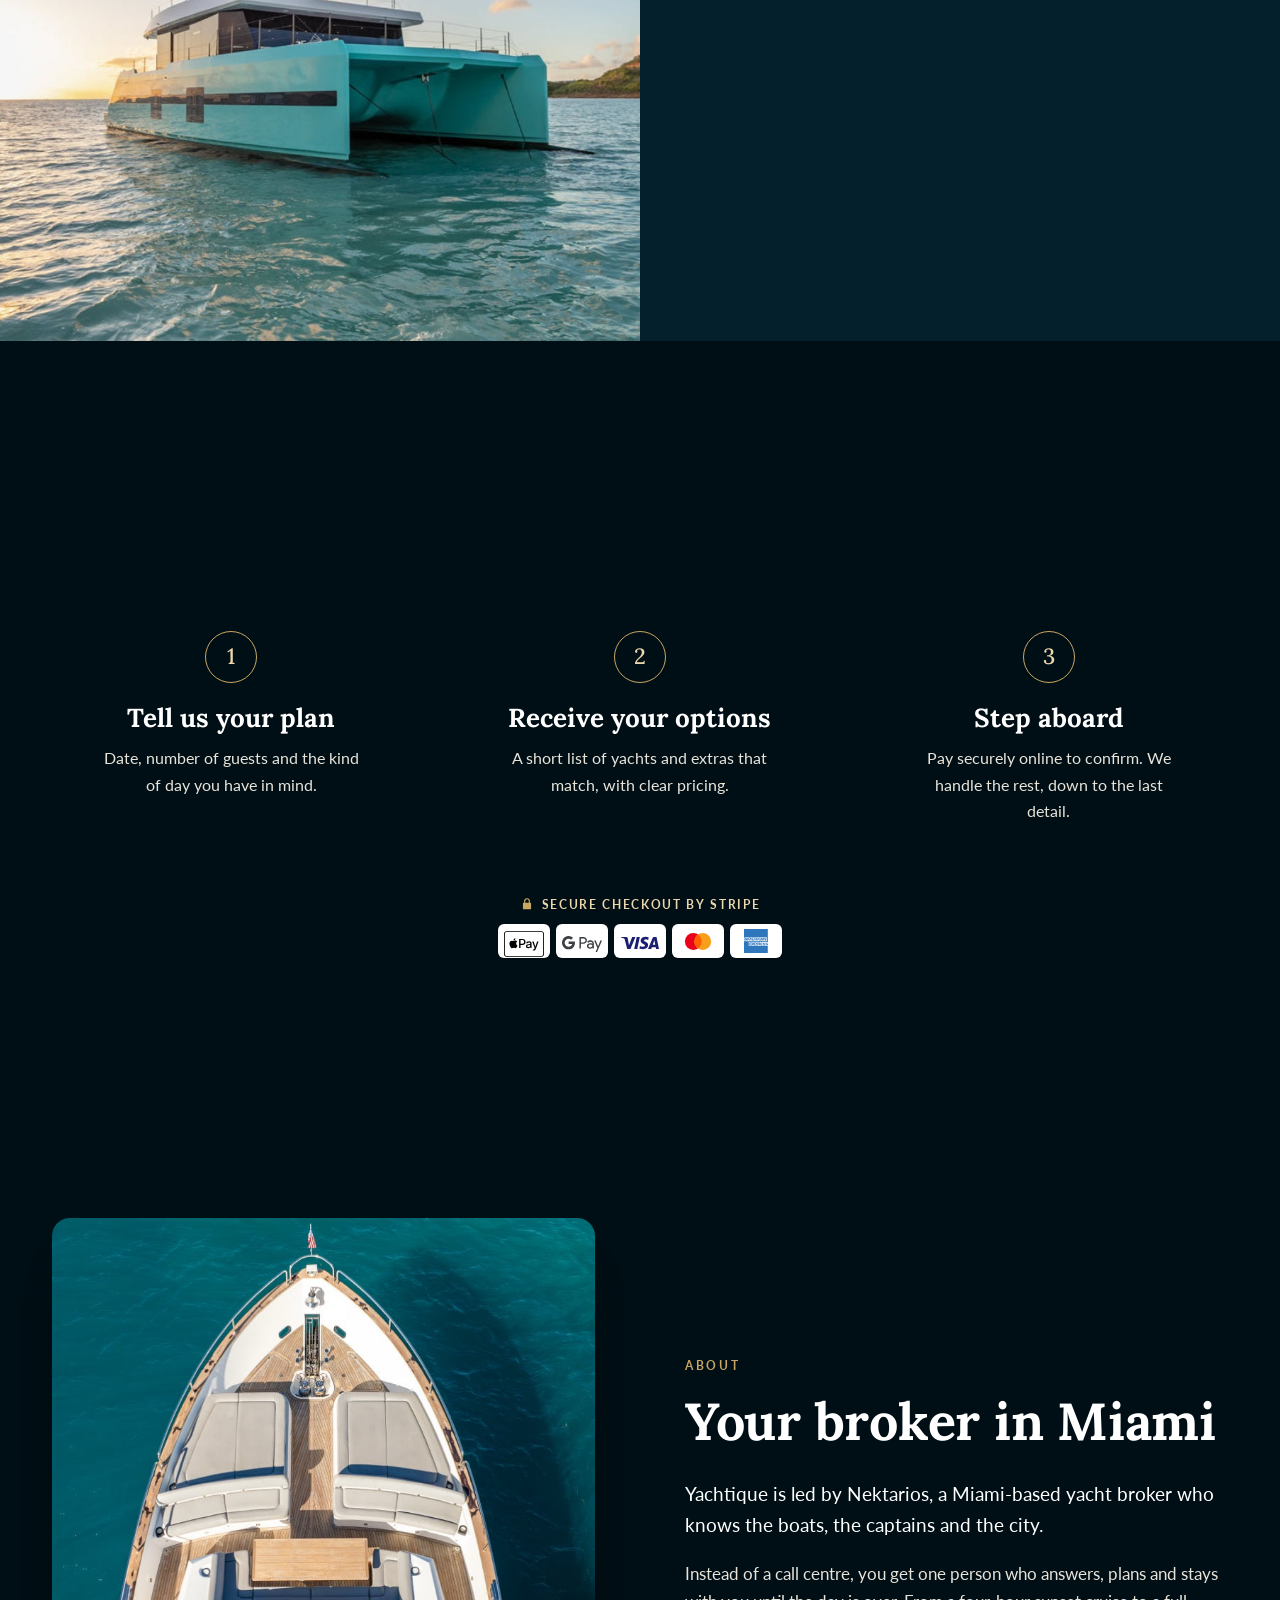
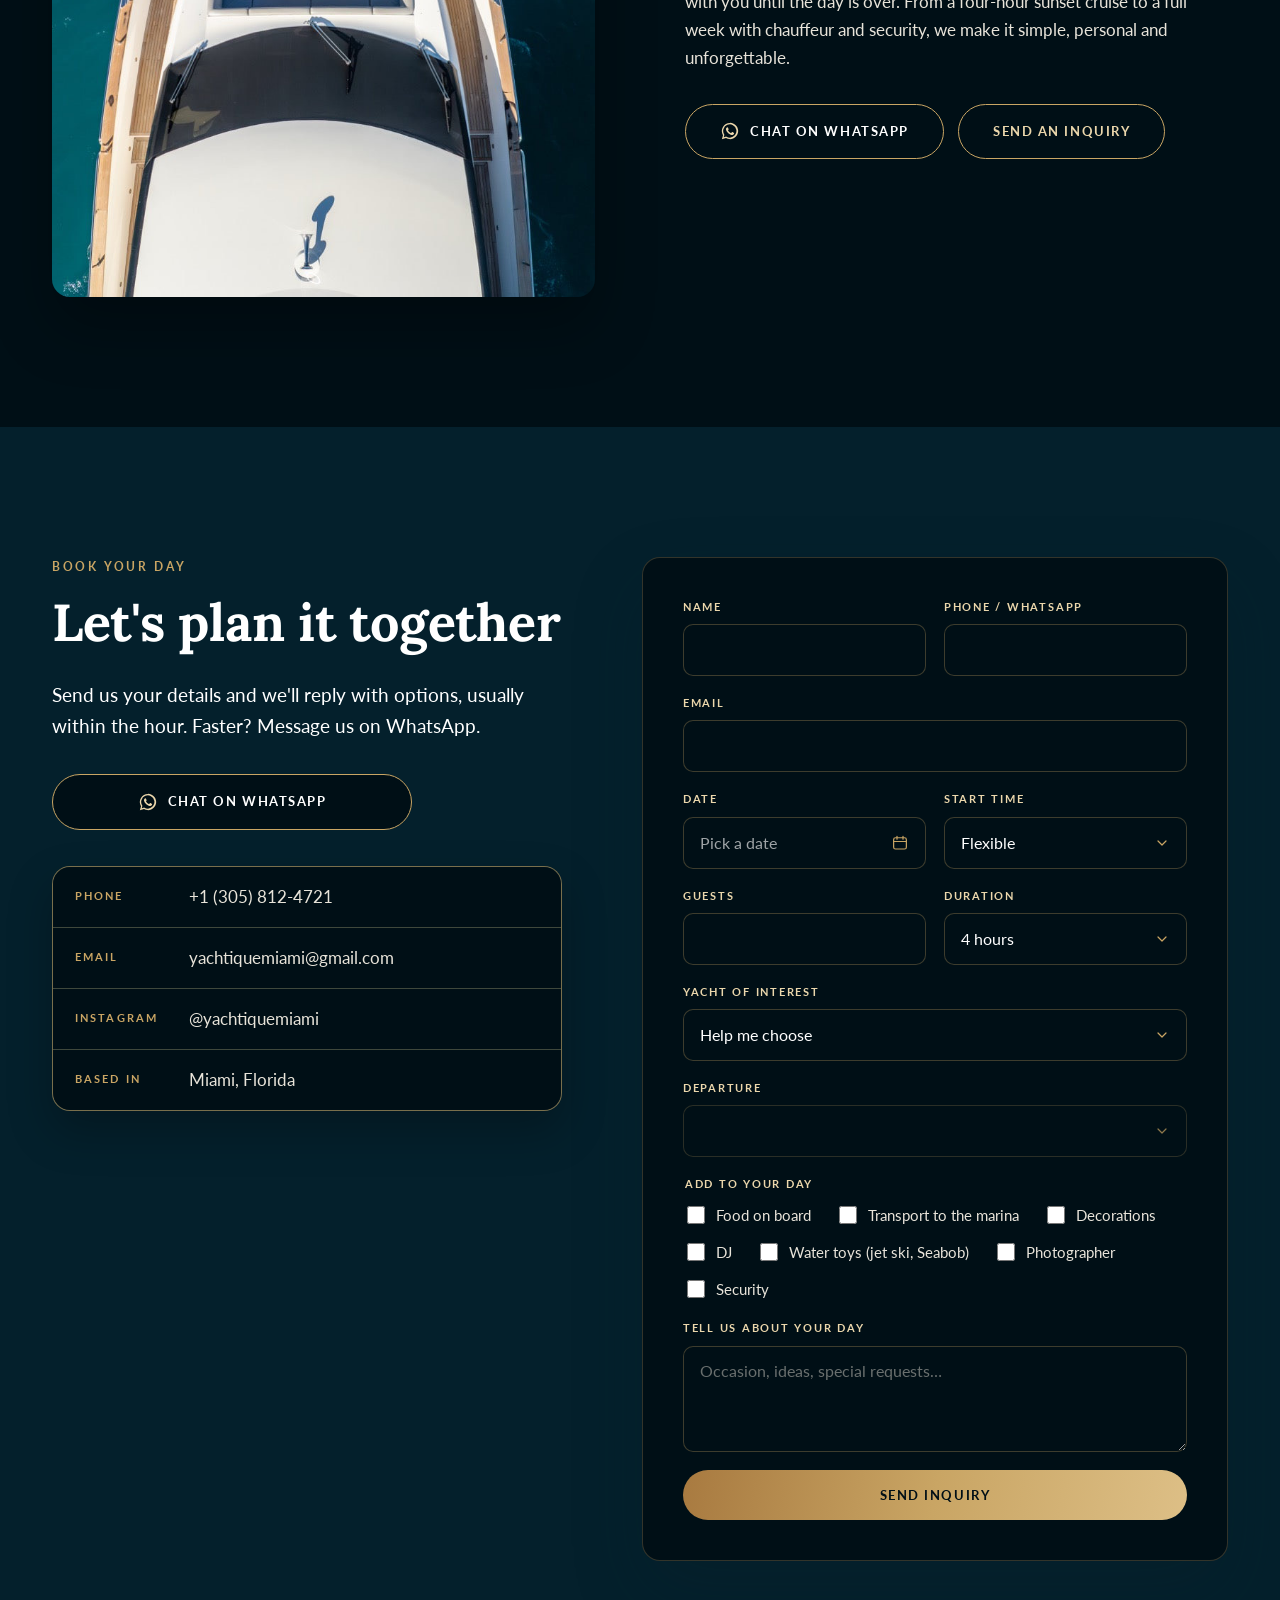
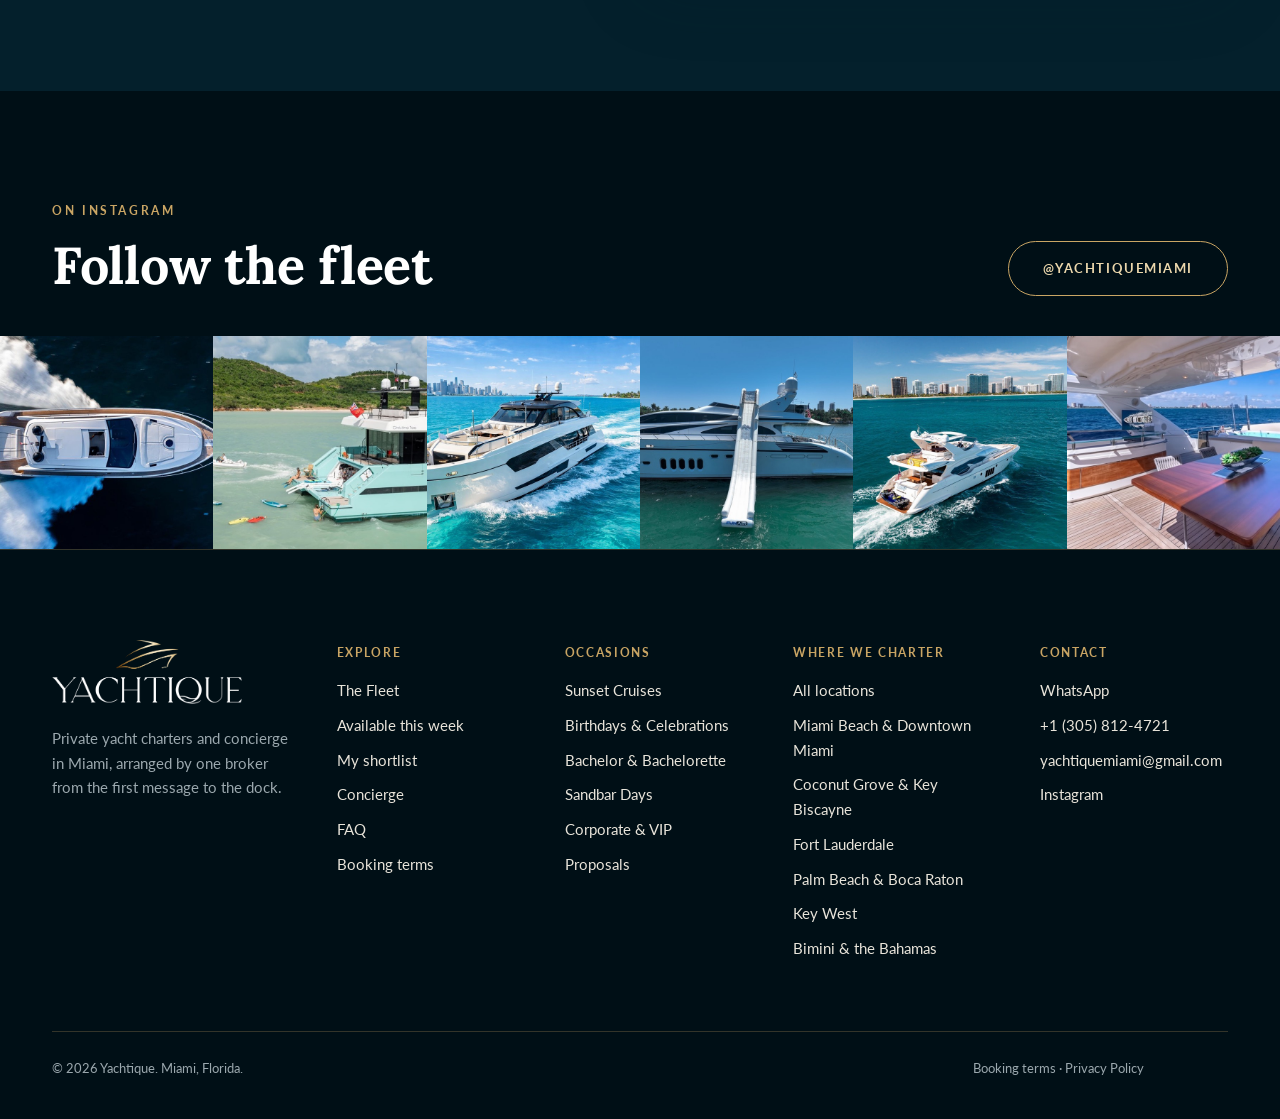
==== commit bdb7f15a: "Service fee 3% -> 4% (homepage EN/ES)" ====
--- a/index.html
+++ b/index.html
@@ -22,7 +22,7 @@
   <link rel="preconnect" href="https://fonts.googleapis.com">
   <link rel="preconnect" href="https://fonts.gstatic.com" crossorigin>
   <link href="https://fonts.googleapis.com/css2?family=Lora:ital,wght@0,400;0,500;0,600;1,400;1,500&family=Lato:wght@400;700&display=swap" rel="stylesheet">
-  <link rel="stylesheet" href="/assets/css/styles.css?v=20261110a">
+  <link rel="stylesheet" href="/assets/css/styles.css?v=20261110b">
 <script type="application/ld+json">{"@context":"https://schema.org","@type":"TravelAgency","name":"Yachtique","alternateName":"Yachtique Miami","description":"Miami yacht charter broker and concierge: private yacht charters with live availability, plus private security and chauffeured transport.","url":"https://yachtique.co/","logo":"https://yachtique.co/assets/img/logo-stacked.png","image":"https://yachtique.co/assets/img/og-image.png","telephone":"+1-305-812-4721","email":"yachtiquemiami@gmail.com","address":{"@type":"PostalAddress","addressLocality":"Miami","addressRegion":"FL","addressCountry":"US"},"areaServed":[{"@type":"City","name":"Miami"},{"@type":"City","name":"Miami Beach"},{"@type":"City","name":"Fort Lauderdale"},{"@type":"Country","name":"The Bahamas"}],"sameAs":["https://www.instagram.com/yachtiquemiami/"],"founder":{"@type":"Person","name":"Nektarios"}}</script>
 </head>
 <body>
@@ -126,7 +126,7 @@
       <div class="fleet__more" id="fleetMore" hidden>
         <button type="button" class="btn btn--ghost" id="fleetMoreBtn">View all yachts</button>
       </div>
-      <p class="fleet__note muted" data-i18n="fl.note">Starting rates for the shortest charter. A 3% service fee and sales tax apply, gratuity is not included; your final quote is confirmed on inquiry.</p>
+      <p class="fleet__note muted" data-i18n="fl.note">Starting rates for the shortest charter. A 4% service fee and sales tax apply, gratuity is not included; your final quote is confirmed on inquiry.</p>
     </div>
   </section>
 
@@ -371,9 +371,9 @@
   <div class="ydlg__body"></div>
 </dialog>
 
-<script type="application/json" id="i18n-es">{"_title": "Yachtique | Alquiler de yates de lujo y concierge en Miami", "h.eyebrow": "Miami &middot; Fort Lauderdale &middot; Bahamas", "h.title": "Cada yate es único.<br><em>Cada invitado también.</em>", "h.sub": "Alquiler privado de yates con disponibilidad en vivo, además de seguridad y transporte, organizado por un solo bróker.", "h.any": "Cualquiera", "h.size": "Tamaño", "h.anysize": "Cualquier tamaño", "h.s50": "Hasta 50 pies", "h.s70": "De 51 a 70 pies", "h.s71": "Más de 70 pies", "h.find": "Buscar mi yate", "st.eyebrow": "Yacht + Unique", "st.text": "No creemos en alquileres iguales para todos. Cada día en el agua se planifica en torno a <em>quién es usted</em>, con quién viene y cómo quiere vivirlo.", "st.k1": "La flota", "st.v1": "Yates con disponibilidad en vivo", "st.k2": "Tamaños", "st.v2": "De lanchas de día a superyates", "st.k3": "Puntos de salida", "st.v3": "Marinas desde Palm Beach hasta Key West y Nassau", "st.k4": "Su contacto", "st.v4": "Bróker desde el primer mensaje hasta el muelle", "fl.title": "Elija su yate", "fl.week": "Vea lo que está libre esta semana →", "fl.all": "Todos", "fl.note": "Tarifas desde, para el alquiler más corto. Se aplican un cargo por servicio del 3% y los impuestos, la propina no está incluida; su cotización final se confirma con la solicitud.", "sv.title": "Todo, organizado", "sv.lead": "Un solo contacto para toda su estancia en Miami. Díganoslo una vez y nos ocupamos del resto.", "sv.h1": "Alquiler de yates", "sv.p1": "Alquileres de día, cruceros al atardecer, fiestas en el banco de arena y viajes de una semana a las Bahamas, con capitán y tripulación.", "sv.h3": "Seguridad privada", "sv.p3": "Protección discreta y con licencia para personas, familias y eventos, en tierra y en el agua.", "sv.h4": "Transporte", "sv.p4": "SUV y autos de lujo con chofer, recogida en el aeropuerto y traslados directos a la marina.", "ex.title": "Hecho para el momento", "ex.sub": "Añada a cualquier alquiler un chef privado, DJ, fotógrafo, decoración o juguetes acuáticos.", "ex.t1": "Cruceros al atardecer", "ex.t1s": "La hora dorada en la bahía de Biscayne", "ex.t2": "Cumpleaños y celebraciones", "ex.t2s": "Pastel, decoración y un DJ a bordo", "ex.t3": "Despedidas de soltero y soltera", "ex.t3s": "Música, flotadores y el banco de arena", "ex.t4": "Días en el banco de arena", "ex.t4s": "Bancos de arena de Haulover y Nixon", "ex.t5": "Corporativo y VIP", "ex.t5s": "Días con clientes y eventos privados", "ex.t6": "Bimini y las Bahamas", "ex.t6s": "Excursiones de un día y semanas en las islas", "ex.more": "Descubrir →", "q.text": "Un bróker. Un número de teléfono.<br><em>Desde el primer mensaje hasta el momento en que vuelve a pisar el muelle.</em>", "hw.eyebrow": "Cómo funciona", "hw.title": "Tres pasos hasta el agua", "hw.h1": "Cuéntenos su plan", "hw.p1": "Fecha, número de invitados y el tipo de día que tiene en mente.", "hw.h2": "Reciba sus opciones", "hw.p2": "Una lista corta de yates y extras que encajan, con precios claros.", "hw.h3": "Suba a bordo", "hw.p3": "Pague en línea de forma segura para confirmar. Nosotros nos ocupamos del resto, hasta el último detalle.", "rv.eyebrow": "Palabras amables", "rv.title": "De nuestros invitados", "ab.title": "Su bróker en Miami", "ab.lead": "Yachtique está dirigido por Nektarios, un bróker de yates radicado en Miami que conoce los barcos, los capitanes y la ciudad.", "ab.p": "En lugar de un centro de llamadas, tiene a una persona que responde, planifica y se queda con usted hasta que termina el día. Desde un crucero de cuatro horas al atardecer hasta una semana completa con chofer y seguridad, lo hacemos simple, personal e inolvidable.", "ct.eyebrow": "Reserve su día", "ct.title": "Planifiquémoslo juntos", "ct.lead": "Envíenos sus datos y le responderemos con opciones, normalmente en menos de una hora. ¿Más rápido? Escríbanos por WhatsApp.", "ct.phone": "Teléfono", "ct.based": "Con sede en", "ct.yacht": "Yate de interés", "ct.help": "Ayúdeme a elegir", "ct.also": "También me interesa", "ct.security": "Seguridad", "ct.transport": "Transporte", "ct.catering": "Chef / Catering", "ct.day": "Cuéntenos sobre su día", "ct.day.ph": "Ocasión, ideas, peticiones especiales…", "ct.send": "Enviar solicitud", "ig.eyebrow": "En Instagram", "ig.title": "Siga a la flota", "m.loading": "Cargando la flota…", "m.error": "Nuestra lista de yates se está actualizando. <a href=\"#contact\">Cuéntenos sus planes</a> y le enviaremos las mejores opciones para su fecha.", "m.viewall": "Ver los {n} yates", "m.avail": "{free} de {shown} yates disponibles el {date}", "m.for": "para {g} invitados", "m.wa": "Hola Yachtique, me gustaría planificar un alquiler.", "m.wa.yacht": "Hola Yachtique, me interesa {y}", "m.on": " el {d}", "m.forg": " para {g} invitados", "m.occasion": "Ocasión", "m.shortlist": "Mi selección", "sv.h5": "Comida a bordo", "sv.p5": "Tablas de chef, sliders y sushi de Yacht Bites, entregados en el muelle antes de zarpar.", "sv.menu": "Ver el menú"}</script>
-<script src="/assets/js/core.js?v=20261110a"></script>
-<script src="/assets/js/datepicker.js?v=20261110a"></script>
-<script src="/assets/js/main.js?v=20261110a"></script>
+<script type="application/json" id="i18n-es">{"_title": "Yachtique | Alquiler de yates de lujo y concierge en Miami", "h.eyebrow": "Miami &middot; Fort Lauderdale &middot; Bahamas", "h.title": "Cada yate es único.<br><em>Cada invitado también.</em>", "h.sub": "Alquiler privado de yates con disponibilidad en vivo, además de seguridad y transporte, organizado por un solo bróker.", "h.any": "Cualquiera", "h.size": "Tamaño", "h.anysize": "Cualquier tamaño", "h.s50": "Hasta 50 pies", "h.s70": "De 51 a 70 pies", "h.s71": "Más de 70 pies", "h.find": "Buscar mi yate", "st.eyebrow": "Yacht + Unique", "st.text": "No creemos en alquileres iguales para todos. Cada día en el agua se planifica en torno a <em>quién es usted</em>, con quién viene y cómo quiere vivirlo.", "st.k1": "La flota", "st.v1": "Yates con disponibilidad en vivo", "st.k2": "Tamaños", "st.v2": "De lanchas de día a superyates", "st.k3": "Puntos de salida", "st.v3": "Marinas desde Palm Beach hasta Key West y Nassau", "st.k4": "Su contacto", "st.v4": "Bróker desde el primer mensaje hasta el muelle", "fl.title": "Elija su yate", "fl.week": "Vea lo que está libre esta semana →", "fl.all": "Todos", "fl.note": "Tarifas desde, para el alquiler más corto. Se aplican un cargo por servicio del 4% y los impuestos, la propina no está incluida; su cotización final se confirma con la solicitud.", "sv.title": "Todo, organizado", "sv.lead": "Un solo contacto para toda su estancia en Miami. Díganoslo una vez y nos ocupamos del resto.", "sv.h1": "Alquiler de yates", "sv.p1": "Alquileres de día, cruceros al atardecer, fiestas en el banco de arena y viajes de una semana a las Bahamas, con capitán y tripulación.", "sv.h3": "Seguridad privada", "sv.p3": "Protección discreta y con licencia para personas, familias y eventos, en tierra y en el agua.", "sv.h4": "Transporte", "sv.p4": "SUV y autos de lujo con chofer, recogida en el aeropuerto y traslados directos a la marina.", "ex.title": "Hecho para el momento", "ex.sub": "Añada a cualquier alquiler un chef privado, DJ, fotógrafo, decoración o juguetes acuáticos.", "ex.t1": "Cruceros al atardecer", "ex.t1s": "La hora dorada en la bahía de Biscayne", "ex.t2": "Cumpleaños y celebraciones", "ex.t2s": "Pastel, decoración y un DJ a bordo", "ex.t3": "Despedidas de soltero y soltera", "ex.t3s": "Música, flotadores y el banco de arena", "ex.t4": "Días en el banco de arena", "ex.t4s": "Bancos de arena de Haulover y Nixon", "ex.t5": "Corporativo y VIP", "ex.t5s": "Días con clientes y eventos privados", "ex.t6": "Bimini y las Bahamas", "ex.t6s": "Excursiones de un día y semanas en las islas", "ex.more": "Descubrir →", "q.text": "Un bróker. Un número de teléfono.<br><em>Desde el primer mensaje hasta el momento en que vuelve a pisar el muelle.</em>", "hw.eyebrow": "Cómo funciona", "hw.title": "Tres pasos hasta el agua", "hw.h1": "Cuéntenos su plan", "hw.p1": "Fecha, número de invitados y el tipo de día que tiene en mente.", "hw.h2": "Reciba sus opciones", "hw.p2": "Una lista corta de yates y extras que encajan, con precios claros.", "hw.h3": "Suba a bordo", "hw.p3": "Pague en línea de forma segura para confirmar. Nosotros nos ocupamos del resto, hasta el último detalle.", "rv.eyebrow": "Palabras amables", "rv.title": "De nuestros invitados", "ab.title": "Su bróker en Miami", "ab.lead": "Yachtique está dirigido por Nektarios, un bróker de yates radicado en Miami que conoce los barcos, los capitanes y la ciudad.", "ab.p": "En lugar de un centro de llamadas, tiene a una persona que responde, planifica y se queda con usted hasta que termina el día. Desde un crucero de cuatro horas al atardecer hasta una semana completa con chofer y seguridad, lo hacemos simple, personal e inolvidable.", "ct.eyebrow": "Reserve su día", "ct.title": "Planifiquémoslo juntos", "ct.lead": "Envíenos sus datos y le responderemos con opciones, normalmente en menos de una hora. ¿Más rápido? Escríbanos por WhatsApp.", "ct.phone": "Teléfono", "ct.based": "Con sede en", "ct.yacht": "Yate de interés", "ct.help": "Ayúdeme a elegir", "ct.also": "También me interesa", "ct.security": "Seguridad", "ct.transport": "Transporte", "ct.catering": "Chef / Catering", "ct.day": "Cuéntenos sobre su día", "ct.day.ph": "Ocasión, ideas, peticiones especiales…", "ct.send": "Enviar solicitud", "ig.eyebrow": "En Instagram", "ig.title": "Siga a la flota", "m.loading": "Cargando la flota…", "m.error": "Nuestra lista de yates se está actualizando. <a href=\"#contact\">Cuéntenos sus planes</a> y le enviaremos las mejores opciones para su fecha.", "m.viewall": "Ver los {n} yates", "m.avail": "{free} de {shown} yates disponibles el {date}", "m.for": "para {g} invitados", "m.wa": "Hola Yachtique, me gustaría planificar un alquiler.", "m.wa.yacht": "Hola Yachtique, me interesa {y}", "m.on": " el {d}", "m.forg": " para {g} invitados", "m.occasion": "Ocasión", "m.shortlist": "Mi selección", "sv.h5": "Comida a bordo", "sv.p5": "Tablas de chef, sliders y sushi de Yacht Bites, entregados en el muelle antes de zarpar.", "sv.menu": "Ver el menú"}</script>
+<script src="/assets/js/core.js?v=20261110b"></script>
+<script src="/assets/js/datepicker.js?v=20261110b"></script>
+<script src="/assets/js/main.js?v=20261110b"></script>
 </body>
 </html>
--- a/assets/css/styles.css
+++ b/assets/css/styles.css
@@ -937,6 +937,10 @@
 .popt__spec { color: var(--muted); font-size: 14px; margin: 0 0 16px; }
 .popt__note { color: var(--text); font-size: 15px; line-height: 1.7; margin: 0 0 20px; }
 .pprices { margin-bottom: 18px; }
+.davail { margin: 0 0 18px; padding: 12px 16px; border-radius: 12px; border: 1px solid rgba(201, 165, 100, .3); font-size: 14px; line-height: 1.55; text-align: left; }
+.davail--free { border-color: rgba(120, 190, 140, .5); }
+.davail--unknown, .davail--partial { border-color: rgba(230, 180, 90, .7); background: rgba(230, 180, 90, .08); }
+.davail--booked { border-color: rgba(220, 110, 100, .8); background: rgba(220, 110, 100, .1); }
 .pprices__from { margin: 0 0 10px; color: var(--muted); font-size: 14px; }
 .pmarinas { margin: 22px auto 4px; padding: 0; border: 0; max-width: 760px; }
 .pmarinas legend { margin: 0 auto 12px; padding: 0; color: var(--gold); font: 700 11px var(--sans); letter-spacing: .2em; text-transform: uppercase; }
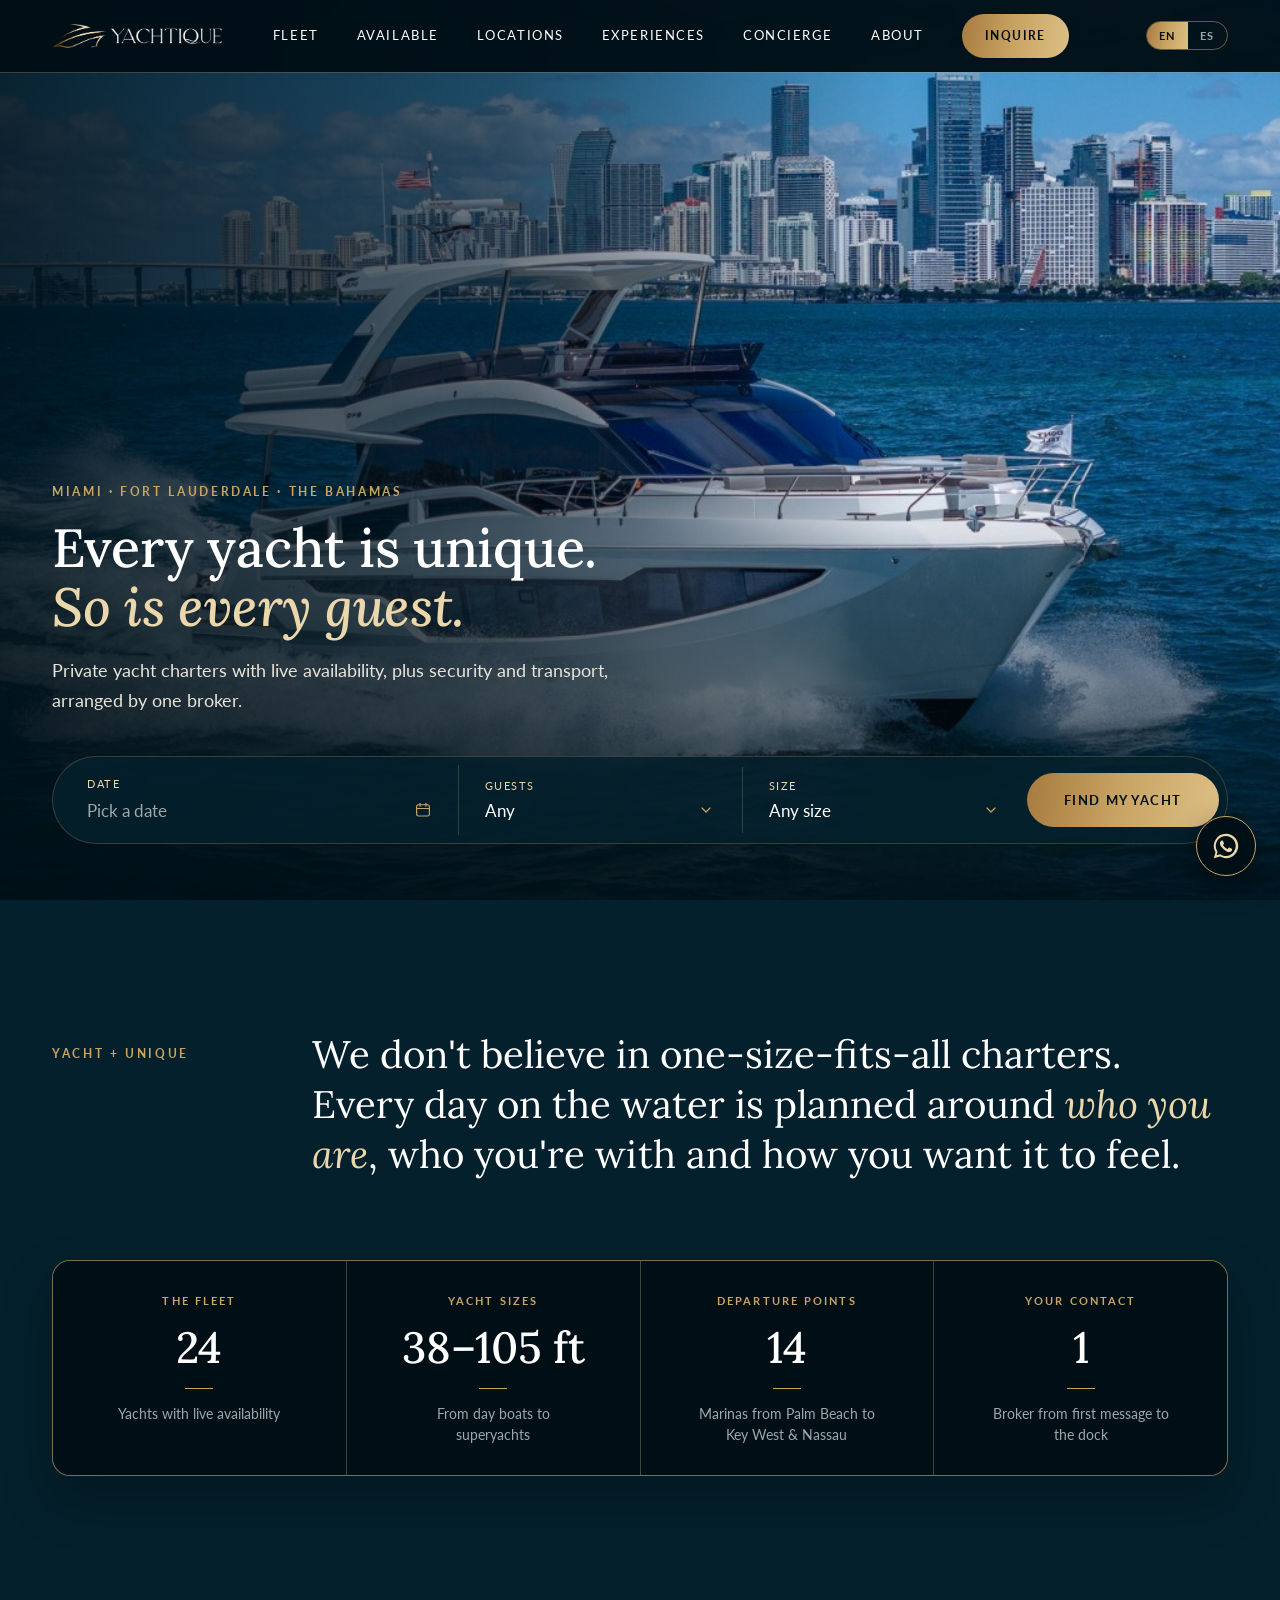
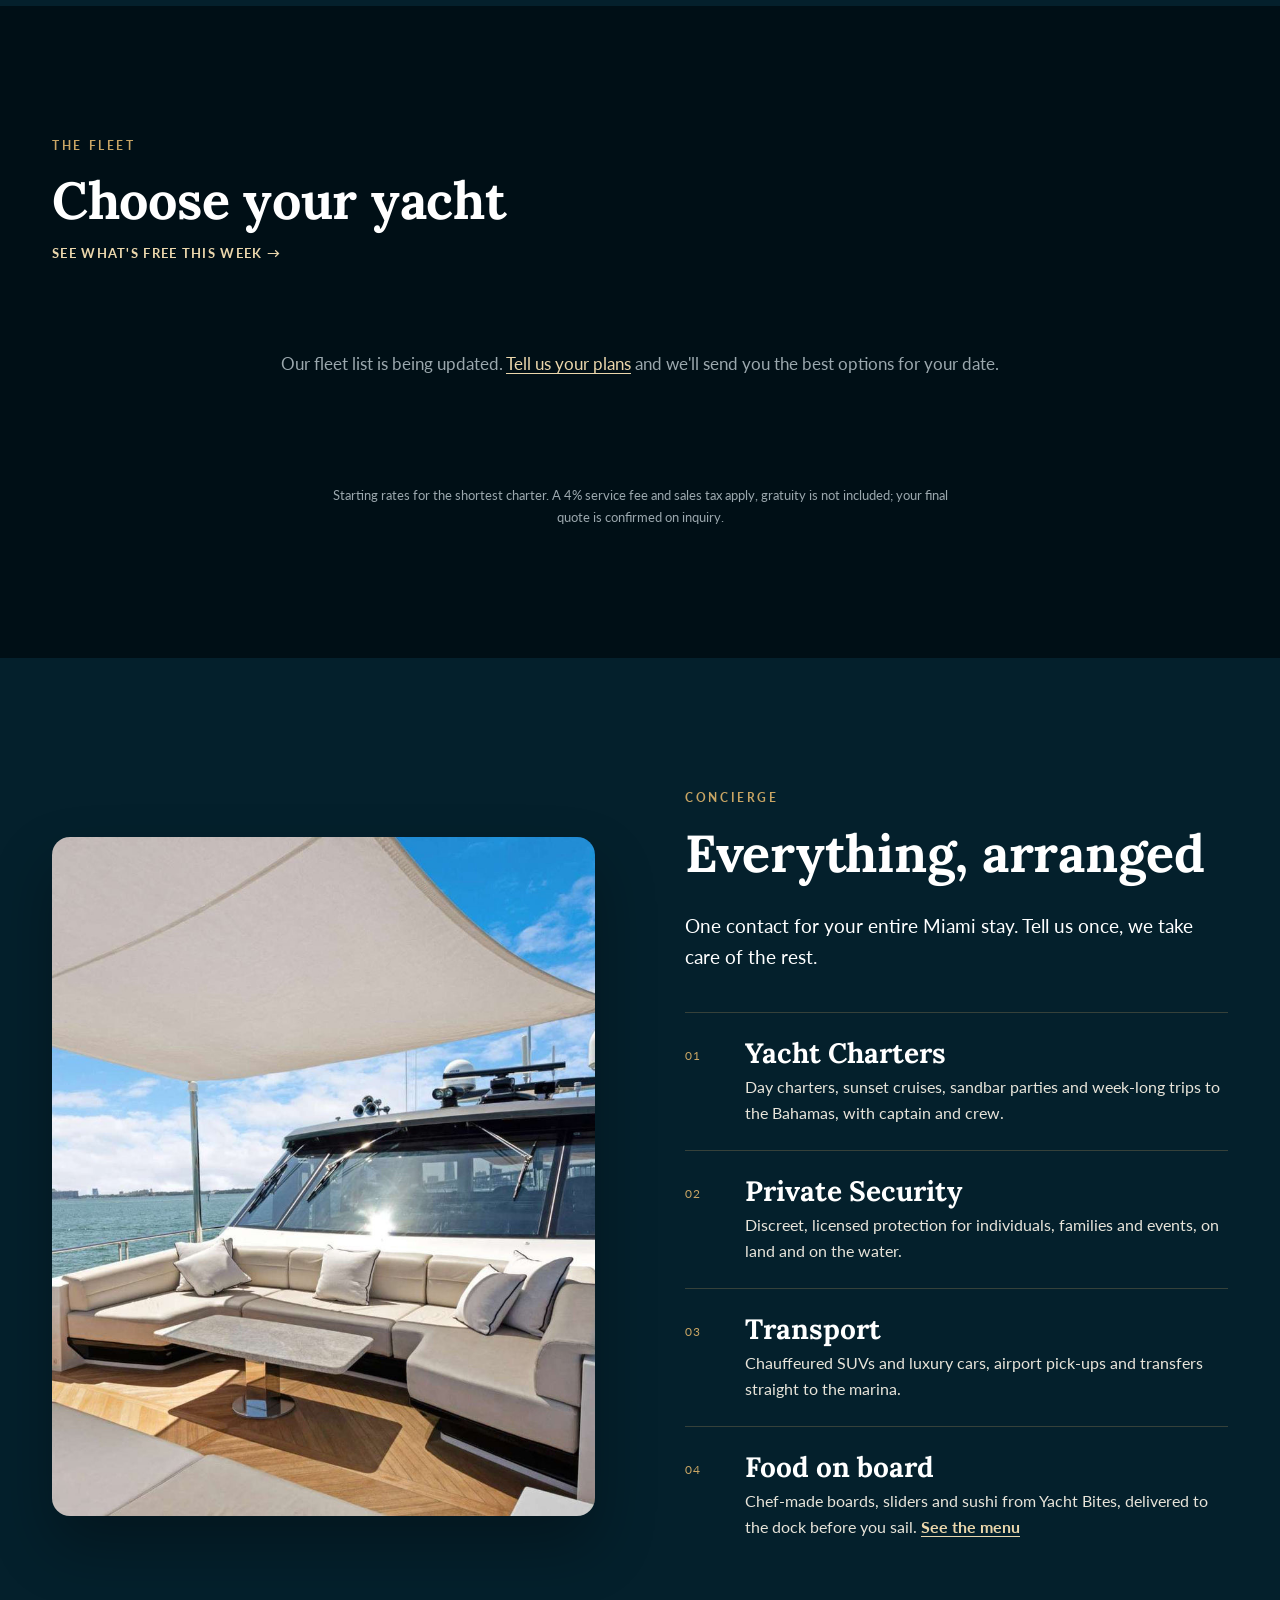
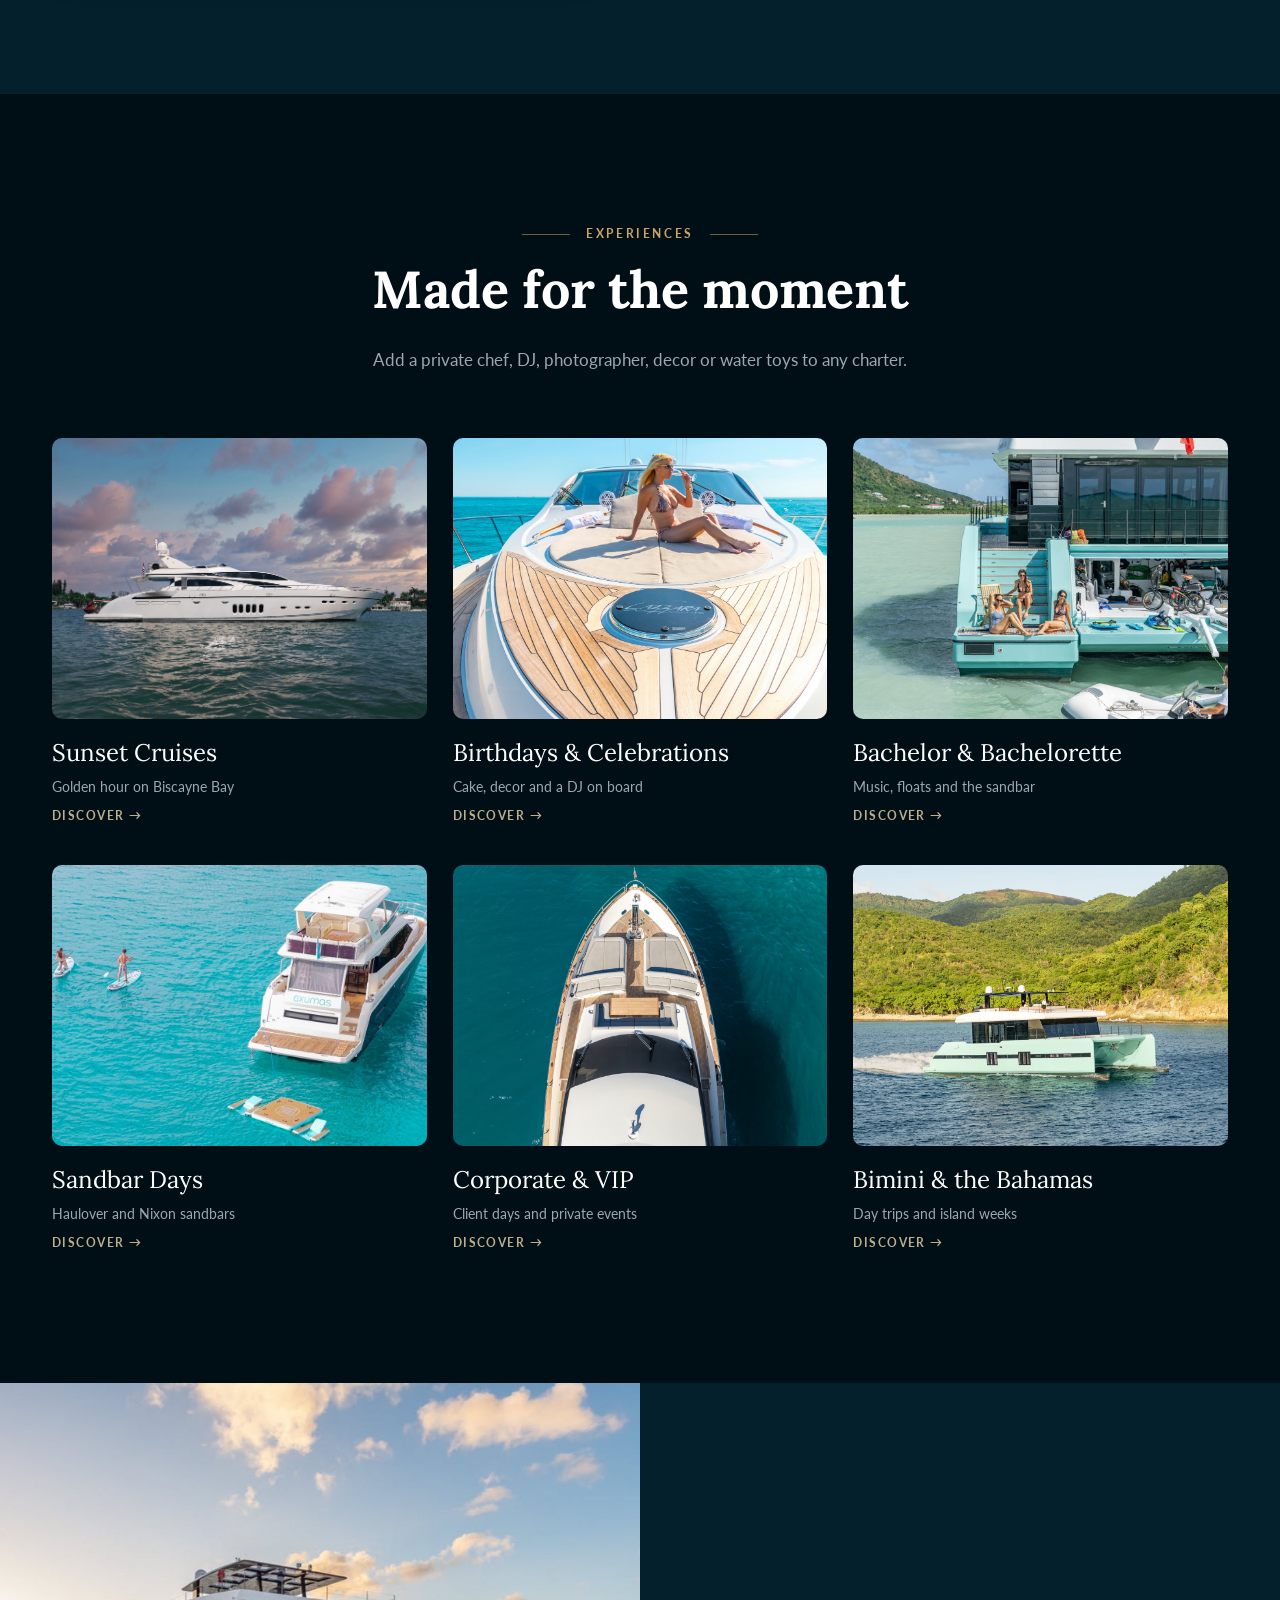
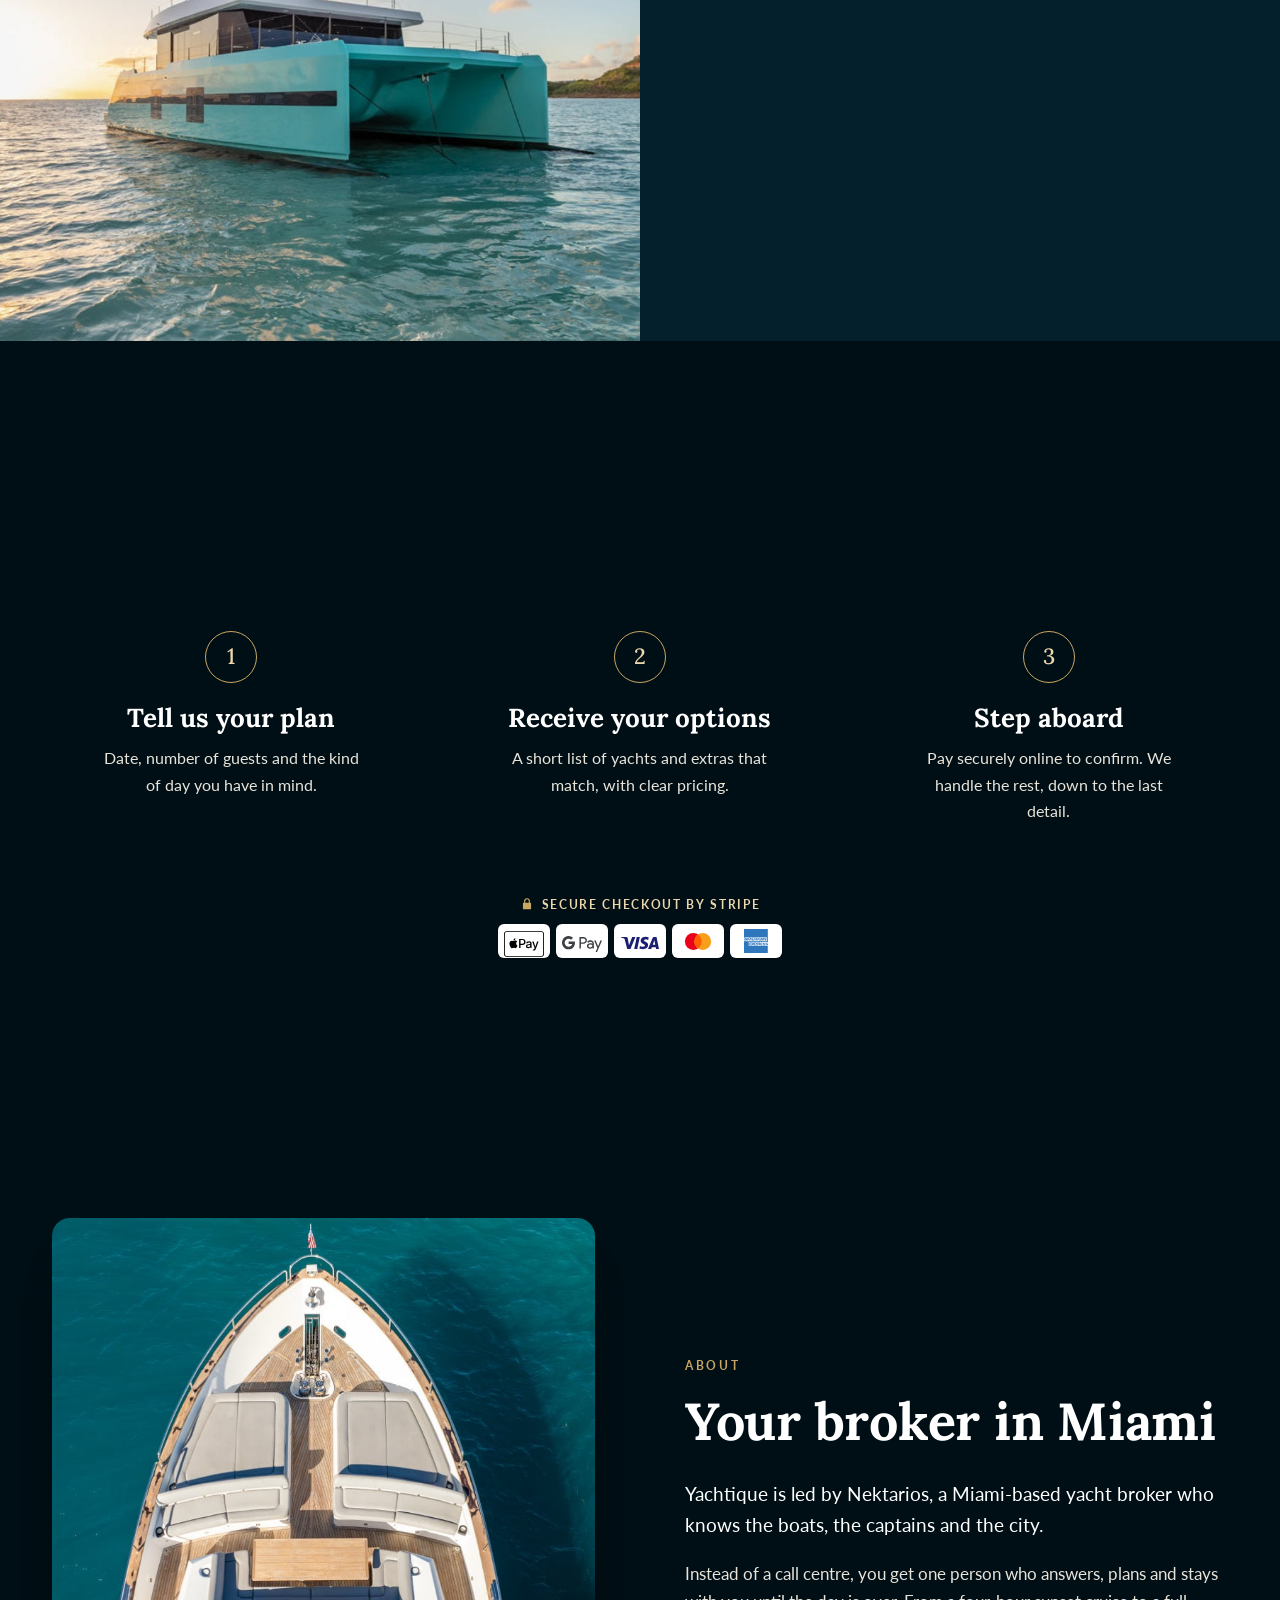
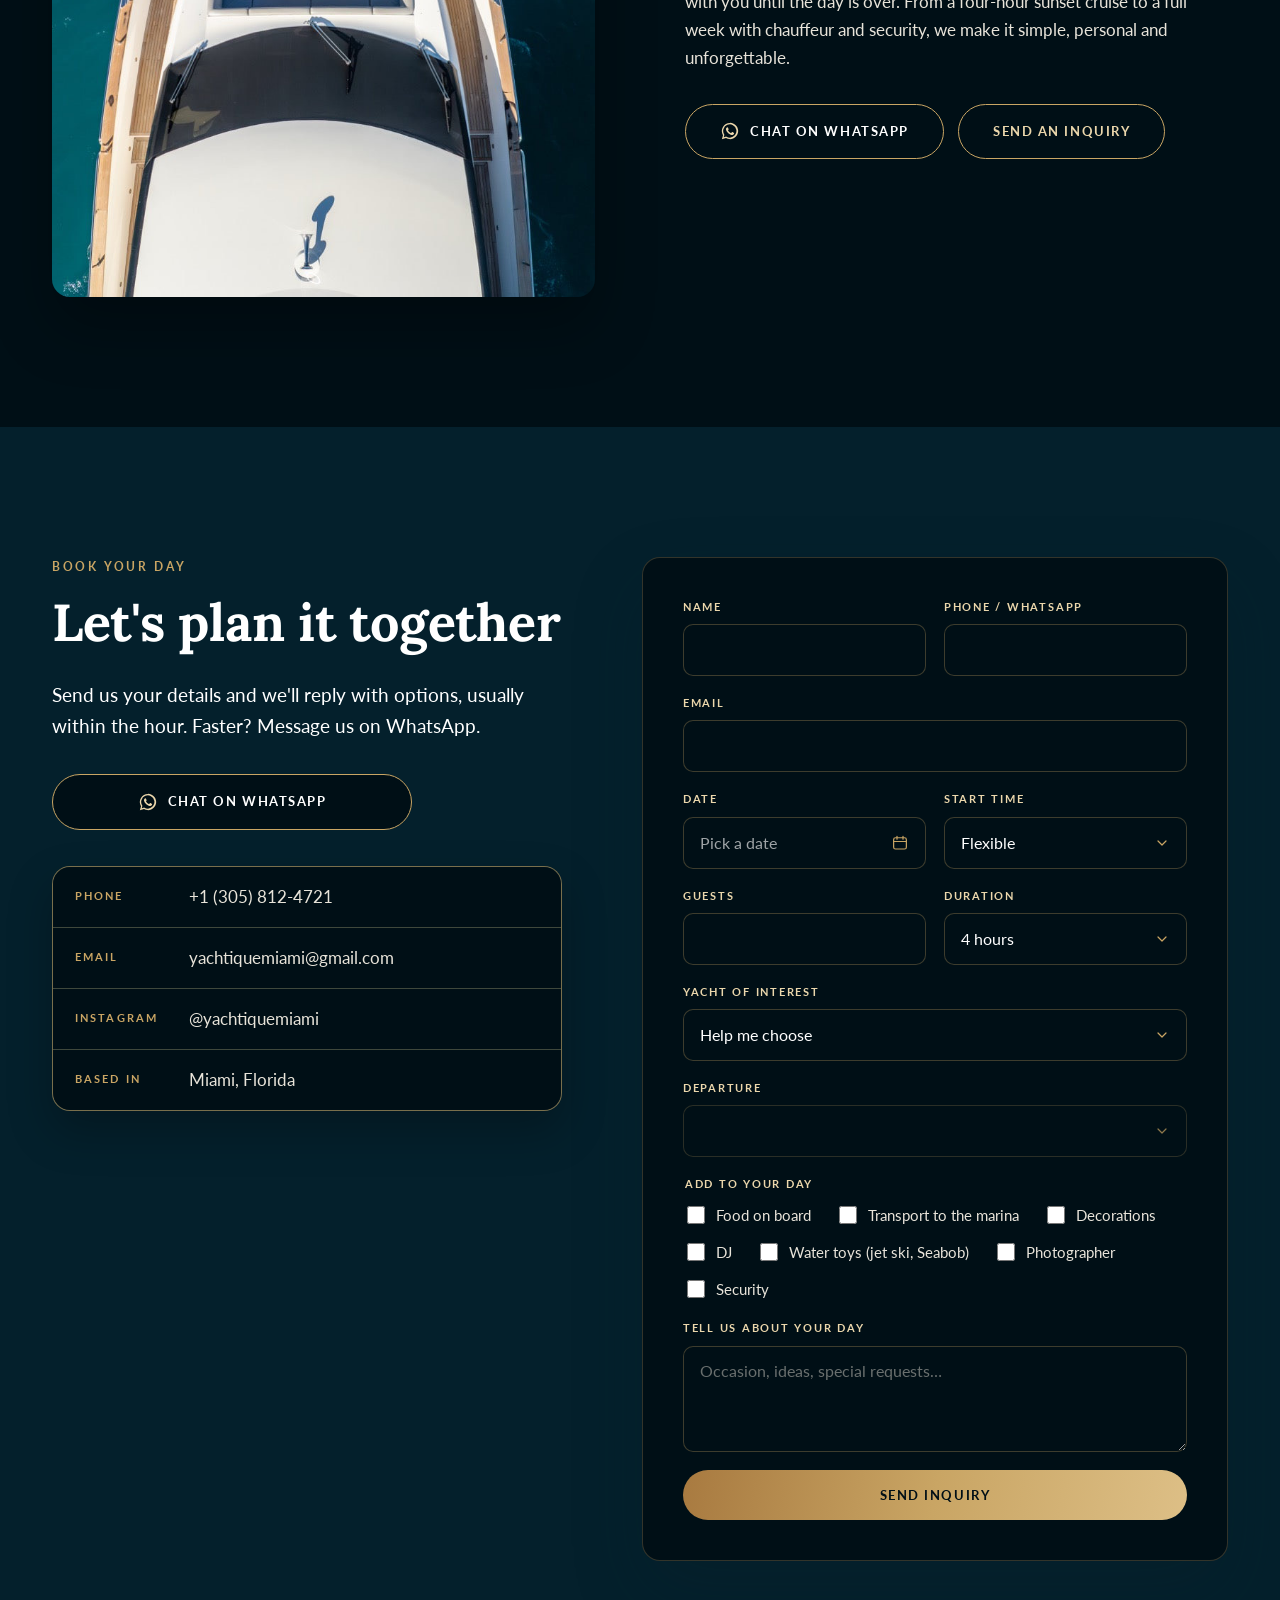
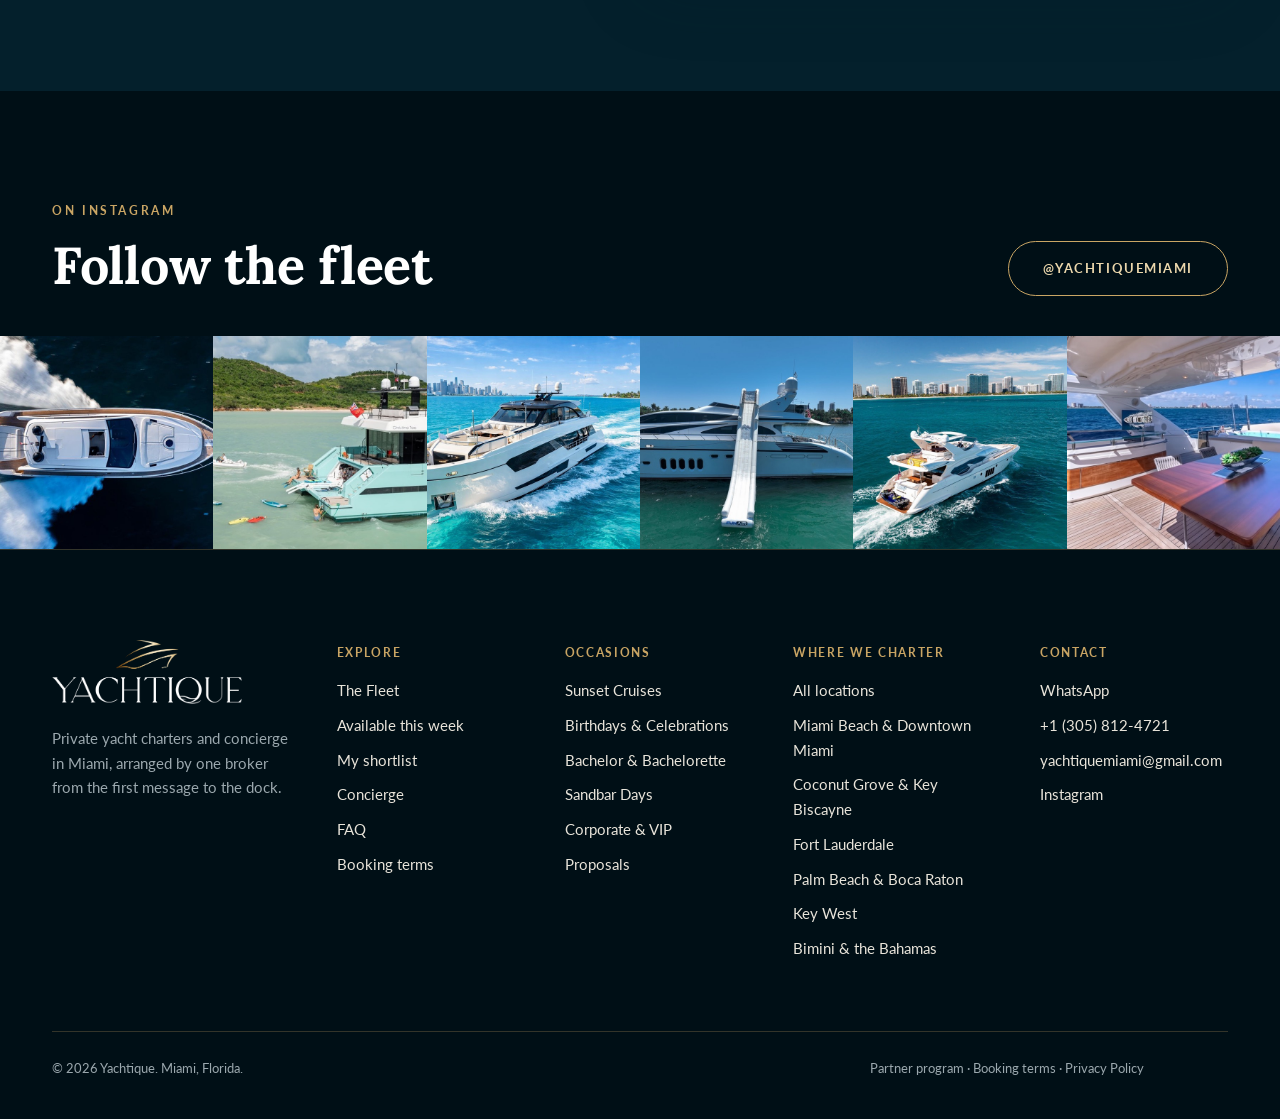
==== commit fdfcead5: "Partner program: sign-up page, approve flow, ?p= referral links, 10% commission tracking in the Shee" ====
--- a/index.html
+++ b/index.html
@@ -22,7 +22,7 @@
   <link rel="preconnect" href="https://fonts.googleapis.com">
   <link rel="preconnect" href="https://fonts.gstatic.com" crossorigin>
   <link href="https://fonts.googleapis.com/css2?family=Lora:ital,wght@0,400;0,500;0,600;1,400;1,500&family=Lato:wght@400;700&display=swap" rel="stylesheet">
-  <link rel="stylesheet" href="/assets/css/styles.css?v=20261110b">
+  <link rel="stylesheet" href="/assets/css/styles.css?v=20261117a">
 <script type="application/ld+json">{"@context":"https://schema.org","@type":"TravelAgency","name":"Yachtique","alternateName":"Yachtique Miami","description":"Miami yacht charter broker and concierge: private yacht charters with live availability, plus private security and chauffeured transport.","url":"https://yachtique.co/","logo":"https://yachtique.co/assets/img/logo-stacked.png","image":"https://yachtique.co/assets/img/og-image.png","telephone":"+1-305-812-4721","email":"yachtiquemiami@gmail.com","address":{"@type":"PostalAddress","addressLocality":"Miami","addressRegion":"FL","addressCountry":"US"},"areaServed":[{"@type":"City","name":"Miami"},{"@type":"City","name":"Miami Beach"},{"@type":"City","name":"Fort Lauderdale"},{"@type":"Country","name":"The Bahamas"}],"sameAs":["https://www.instagram.com/yachtiquemiami/"],"founder":{"@type":"Person","name":"Nektarios"}}</script>
 </head>
 <body>
@@ -248,6 +248,7 @@
         <p class="hidden" aria-hidden="true"><label>Leave empty <input name="bot-field" tabindex="-1" autocomplete="off"></label></p>
         <input type="hidden" name="source">
         <input type="hidden" name="lang">
+        <input type="hidden" name="partner">
         <div class="form__row">
           <label><span data-i18n="form.name">Name</span><input type="text" name="name" required autocomplete="name"></label>
           <label><span data-i18n="form.phone">Phone / WhatsApp</span><input type="tel" name="phone" required autocomplete="tel"></label>
@@ -348,7 +349,7 @@
     </div>
     <div class="footer__bottom">
       <p>&copy; <span id="year">2026</span> <span data-i18n="foot.rights">Yachtique. Miami, Florida.</span></p>
-      <p><a href="/terms.html" data-i18n="foot.terms">Booking terms</a> &middot; <a href="/privacy.html" data-i18n="foot.privacy">Privacy Policy</a></p>
+      <p><a href="/partners.html" data-i18n="foot.partners">Partner program</a> &middot; <a href="/terms.html" data-i18n="foot.terms">Booking terms</a> &middot; <a href="/privacy.html" data-i18n="foot.privacy">Privacy Policy</a></p>
     </div>
   </div>
 </footer>
@@ -372,8 +373,8 @@
 </dialog>
 
 <script type="application/json" id="i18n-es">{"_title": "Yachtique | Alquiler de yates de lujo y concierge en Miami", "h.eyebrow": "Miami &middot; Fort Lauderdale &middot; Bahamas", "h.title": "Cada yate es único.<br><em>Cada invitado también.</em>", "h.sub": "Alquiler privado de yates con disponibilidad en vivo, además de seguridad y transporte, organizado por un solo bróker.", "h.any": "Cualquiera", "h.size": "Tamaño", "h.anysize": "Cualquier tamaño", "h.s50": "Hasta 50 pies", "h.s70": "De 51 a 70 pies", "h.s71": "Más de 70 pies", "h.find": "Buscar mi yate", "st.eyebrow": "Yacht + Unique", "st.text": "No creemos en alquileres iguales para todos. Cada día en el agua se planifica en torno a <em>quién es usted</em>, con quién viene y cómo quiere vivirlo.", "st.k1": "La flota", "st.v1": "Yates con disponibilidad en vivo", "st.k2": "Tamaños", "st.v2": "De lanchas de día a superyates", "st.k3": "Puntos de salida", "st.v3": "Marinas desde Palm Beach hasta Key West y Nassau", "st.k4": "Su contacto", "st.v4": "Bróker desde el primer mensaje hasta el muelle", "fl.title": "Elija su yate", "fl.week": "Vea lo que está libre esta semana →", "fl.all": "Todos", "fl.note": "Tarifas desde, para el alquiler más corto. Se aplican un cargo por servicio del 4% y los impuestos, la propina no está incluida; su cotización final se confirma con la solicitud.", "sv.title": "Todo, organizado", "sv.lead": "Un solo contacto para toda su estancia en Miami. Díganoslo una vez y nos ocupamos del resto.", "sv.h1": "Alquiler de yates", "sv.p1": "Alquileres de día, cruceros al atardecer, fiestas en el banco de arena y viajes de una semana a las Bahamas, con capitán y tripulación.", "sv.h3": "Seguridad privada", "sv.p3": "Protección discreta y con licencia para personas, familias y eventos, en tierra y en el agua.", "sv.h4": "Transporte", "sv.p4": "SUV y autos de lujo con chofer, recogida en el aeropuerto y traslados directos a la marina.", "ex.title": "Hecho para el momento", "ex.sub": "Añada a cualquier alquiler un chef privado, DJ, fotógrafo, decoración o juguetes acuáticos.", "ex.t1": "Cruceros al atardecer", "ex.t1s": "La hora dorada en la bahía de Biscayne", "ex.t2": "Cumpleaños y celebraciones", "ex.t2s": "Pastel, decoración y un DJ a bordo", "ex.t3": "Despedidas de soltero y soltera", "ex.t3s": "Música, flotadores y el banco de arena", "ex.t4": "Días en el banco de arena", "ex.t4s": "Bancos de arena de Haulover y Nixon", "ex.t5": "Corporativo y VIP", "ex.t5s": "Días con clientes y eventos privados", "ex.t6": "Bimini y las Bahamas", "ex.t6s": "Excursiones de un día y semanas en las islas", "ex.more": "Descubrir →", "q.text": "Un bróker. Un número de teléfono.<br><em>Desde el primer mensaje hasta el momento en que vuelve a pisar el muelle.</em>", "hw.eyebrow": "Cómo funciona", "hw.title": "Tres pasos hasta el agua", "hw.h1": "Cuéntenos su plan", "hw.p1": "Fecha, número de invitados y el tipo de día que tiene en mente.", "hw.h2": "Reciba sus opciones", "hw.p2": "Una lista corta de yates y extras que encajan, con precios claros.", "hw.h3": "Suba a bordo", "hw.p3": "Pague en línea de forma segura para confirmar. Nosotros nos ocupamos del resto, hasta el último detalle.", "rv.eyebrow": "Palabras amables", "rv.title": "De nuestros invitados", "ab.title": "Su bróker en Miami", "ab.lead": "Yachtique está dirigido por Nektarios, un bróker de yates radicado en Miami que conoce los barcos, los capitanes y la ciudad.", "ab.p": "En lugar de un centro de llamadas, tiene a una persona que responde, planifica y se queda con usted hasta que termina el día. Desde un crucero de cuatro horas al atardecer hasta una semana completa con chofer y seguridad, lo hacemos simple, personal e inolvidable.", "ct.eyebrow": "Reserve su día", "ct.title": "Planifiquémoslo juntos", "ct.lead": "Envíenos sus datos y le responderemos con opciones, normalmente en menos de una hora. ¿Más rápido? Escríbanos por WhatsApp.", "ct.phone": "Teléfono", "ct.based": "Con sede en", "ct.yacht": "Yate de interés", "ct.help": "Ayúdeme a elegir", "ct.also": "También me interesa", "ct.security": "Seguridad", "ct.transport": "Transporte", "ct.catering": "Chef / Catering", "ct.day": "Cuéntenos sobre su día", "ct.day.ph": "Ocasión, ideas, peticiones especiales…", "ct.send": "Enviar solicitud", "ig.eyebrow": "En Instagram", "ig.title": "Siga a la flota", "m.loading": "Cargando la flota…", "m.error": "Nuestra lista de yates se está actualizando. <a href=\"#contact\">Cuéntenos sus planes</a> y le enviaremos las mejores opciones para su fecha.", "m.viewall": "Ver los {n} yates", "m.avail": "{free} de {shown} yates disponibles el {date}", "m.for": "para {g} invitados", "m.wa": "Hola Yachtique, me gustaría planificar un alquiler.", "m.wa.yacht": "Hola Yachtique, me interesa {y}", "m.on": " el {d}", "m.forg": " para {g} invitados", "m.occasion": "Ocasión", "m.shortlist": "Mi selección", "sv.h5": "Comida a bordo", "sv.p5": "Tablas de chef, sliders y sushi de Yacht Bites, entregados en el muelle antes de zarpar.", "sv.menu": "Ver el menú"}</script>
-<script src="/assets/js/core.js?v=20261110b"></script>
-<script src="/assets/js/datepicker.js?v=20261110b"></script>
-<script src="/assets/js/main.js?v=20261110b"></script>
+<script src="/assets/js/core.js?v=20261117a"></script>
+<script src="/assets/js/datepicker.js?v=20261117a"></script>
+<script src="/assets/js/main.js?v=20261117a"></script>
 </body>
 </html>
--- a/assets/css/styles.css
+++ b/assets/css/styles.css
@@ -1016,3 +1016,19 @@
 .dpay .dsum { margin: 0; }
 .dtips legend { text-align: left; }
 .dchose { font-style: normal; font-weight: 400; letter-spacing: normal; text-transform: none; color: var(--muted); }
+
+/* Accept page: "Add another extra" */
+.dmore { margin: 2px 0 6px; }
+.dmore summary { cursor: pointer; font-size: 13px; color: var(--gold, #C9A564); padding: 4px 0; }
+.dmore[open] summary { margin-bottom: 8px; }
+.dmore label { display: block; margin-bottom: 10px; }
+
+/* Partner program page */
+.ptsteps, .ptterms { padding-left: 22px; margin: 0 0 8px; }
+.ptsteps li, .ptterms li { margin: 0 0 10px; line-height: 1.65; }
+.ptform { margin: 8px 0 28px; }
+.form label.ptagree { display: flex; align-items: flex-start; gap: 10px; text-transform: none; letter-spacing: 0; font-size: 14px; font-weight: 400; color: var(--text, #E8E4DA); }
+.form label.ptagree input { width: 18px; height: 18px; margin-top: 2px; flex: 0 0 auto; }
+.ptmsg { margin: 0; font-size: 14px; color: var(--gold-light); }
+.ptmsg.is-bad { color: #e8a39a; }
+@media (max-width: 640px) { .ptform .form__row { grid-template-columns: 1fr; } }
